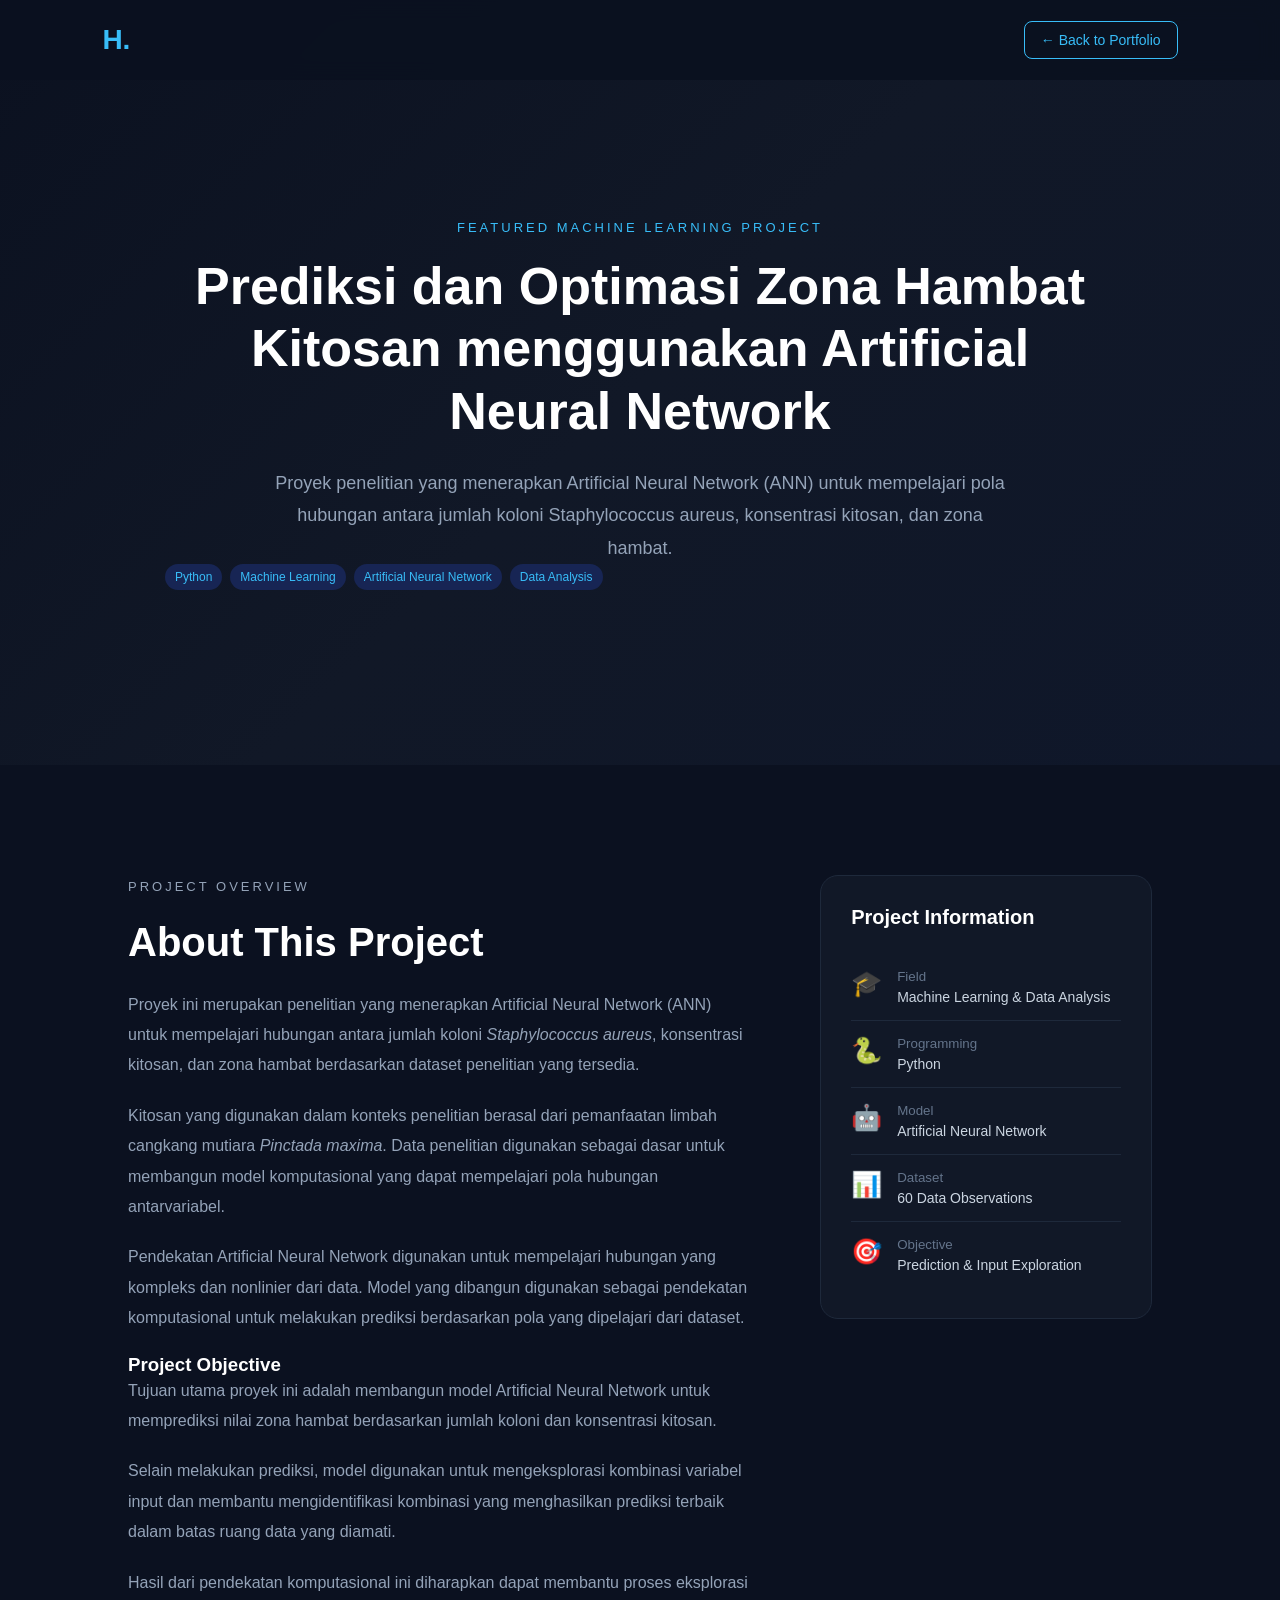
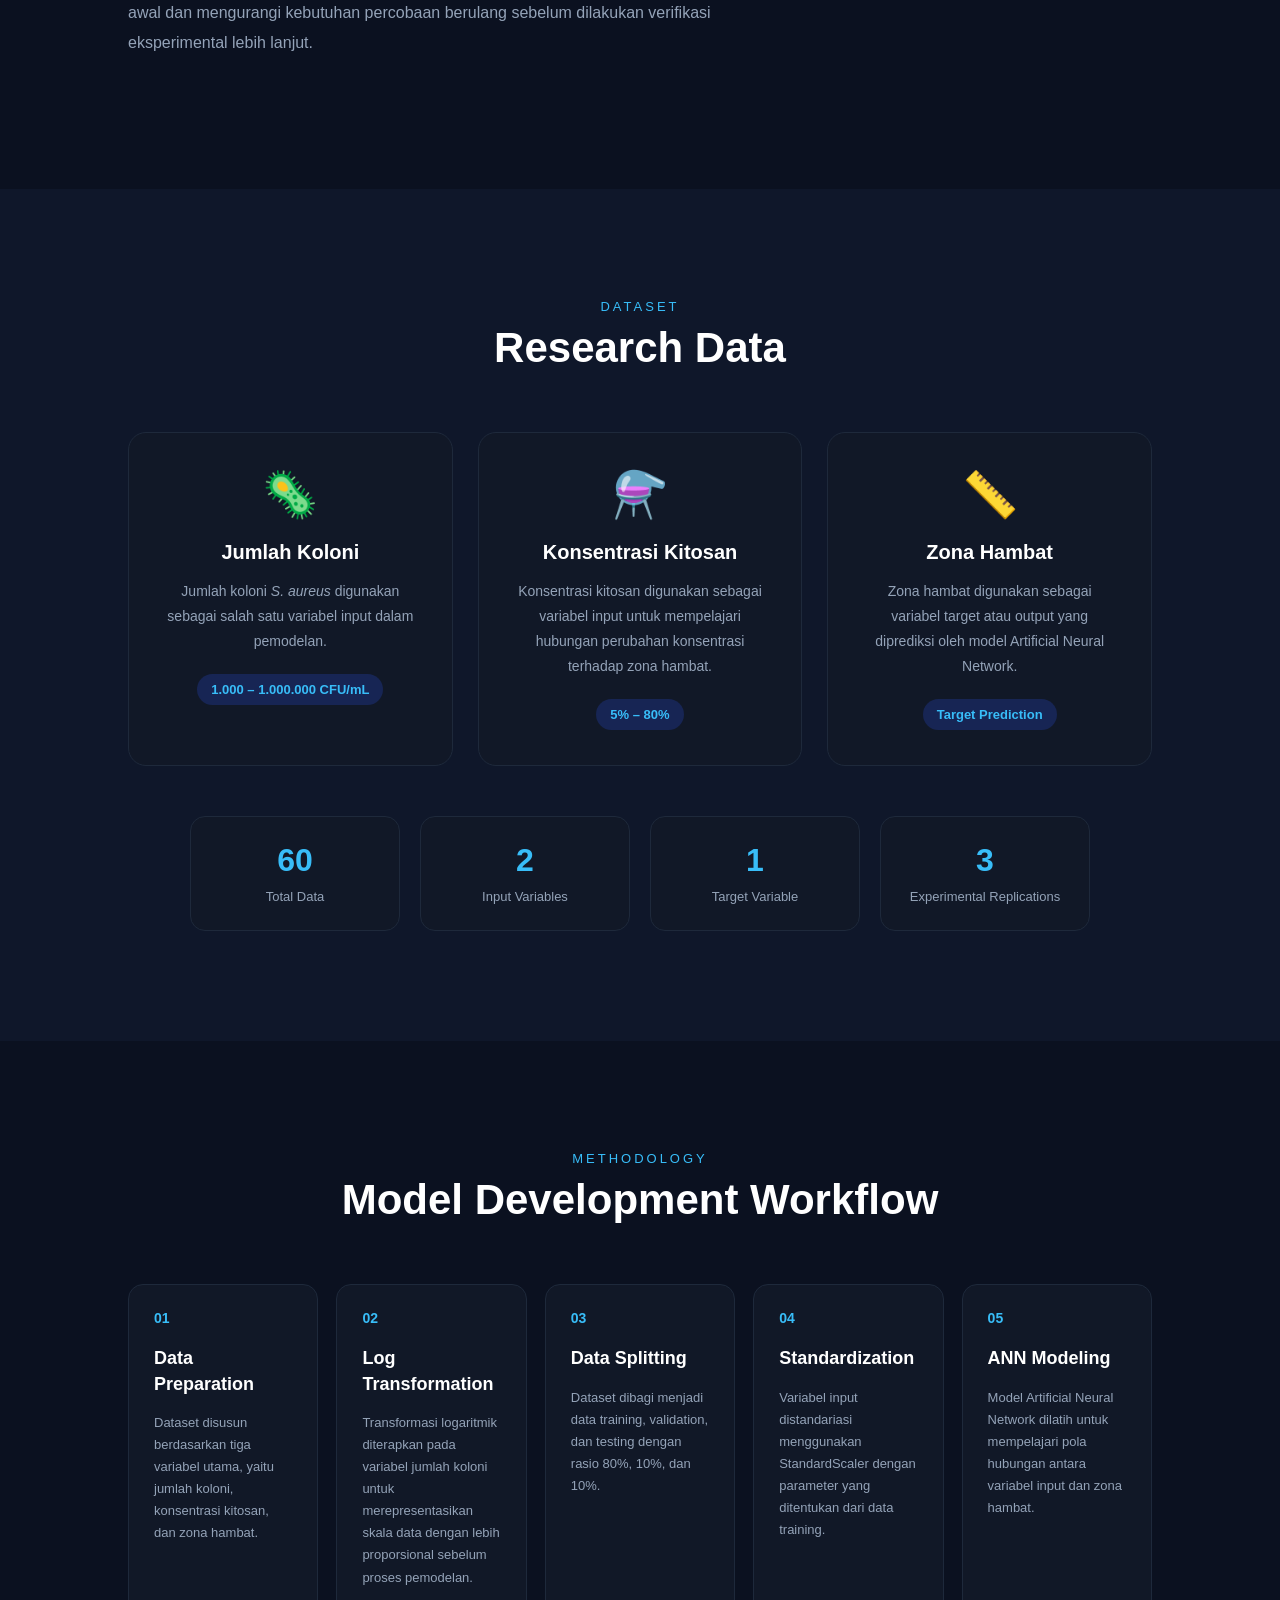
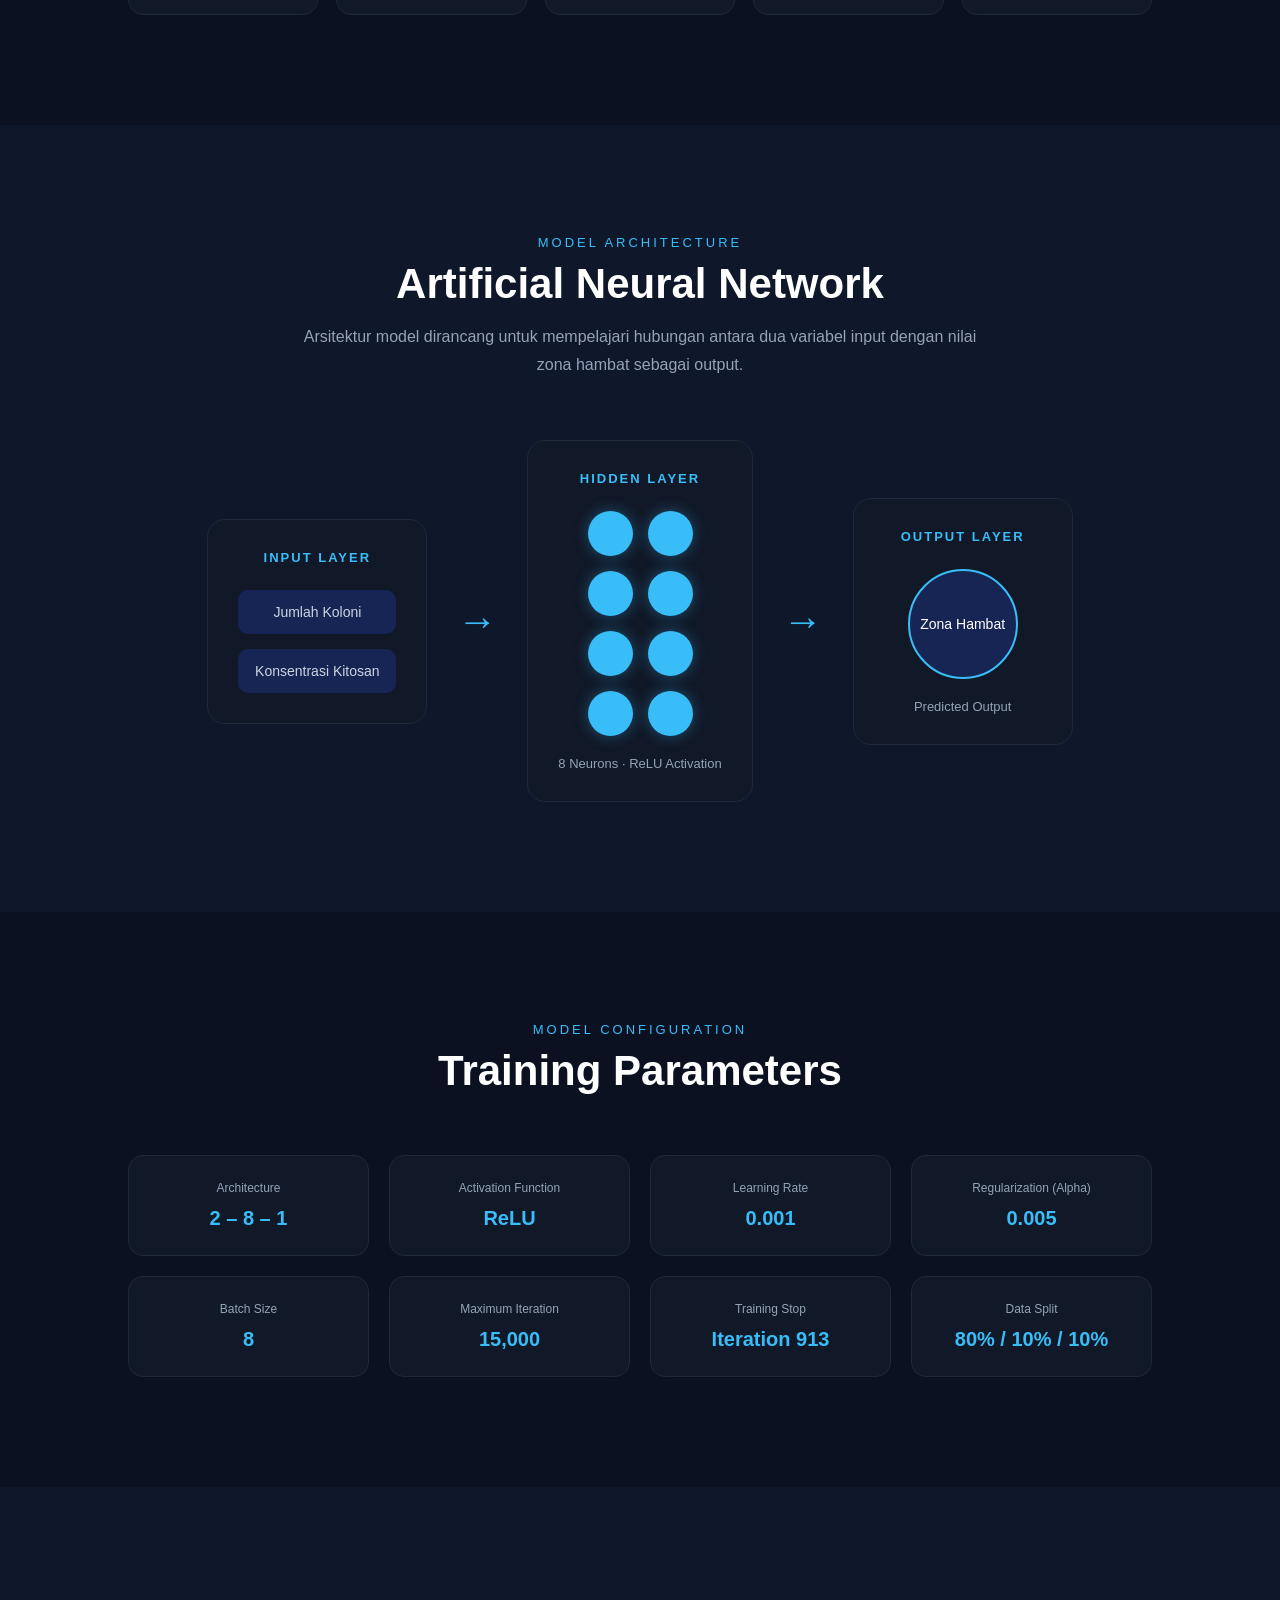
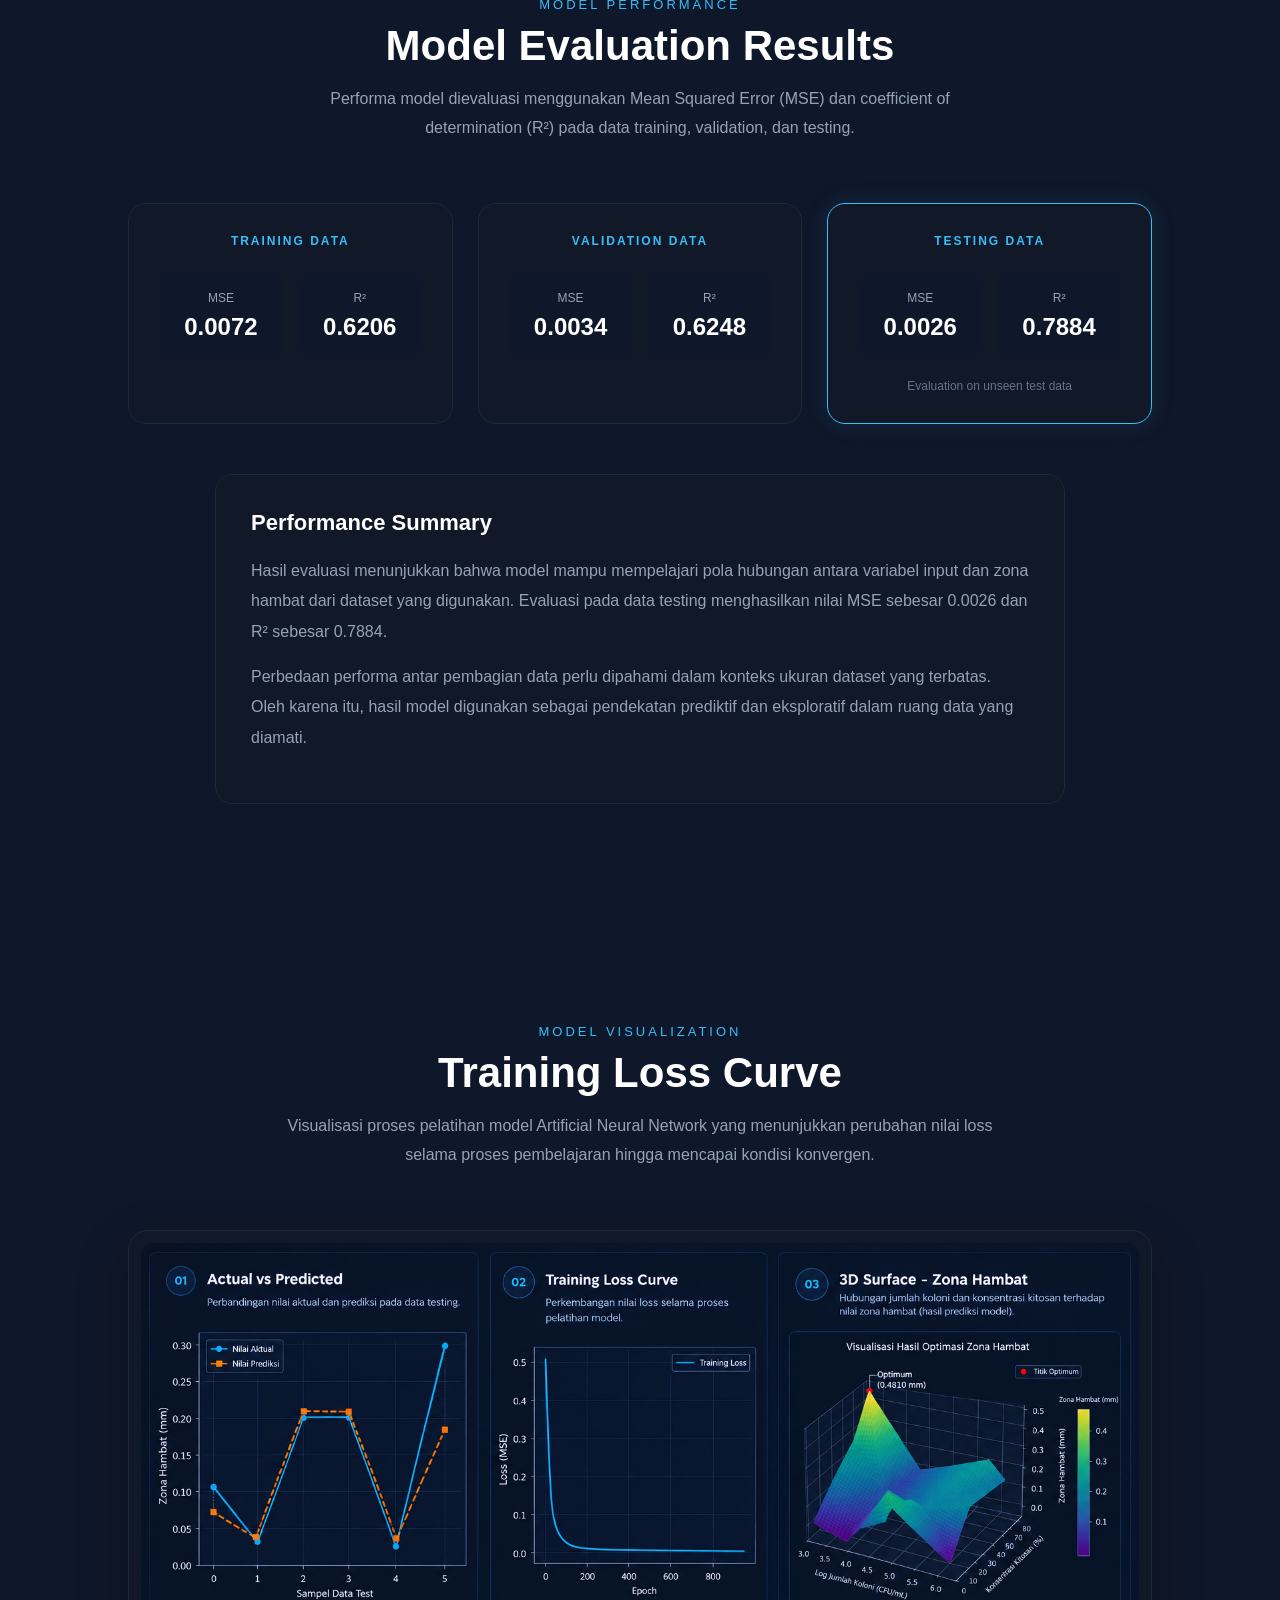
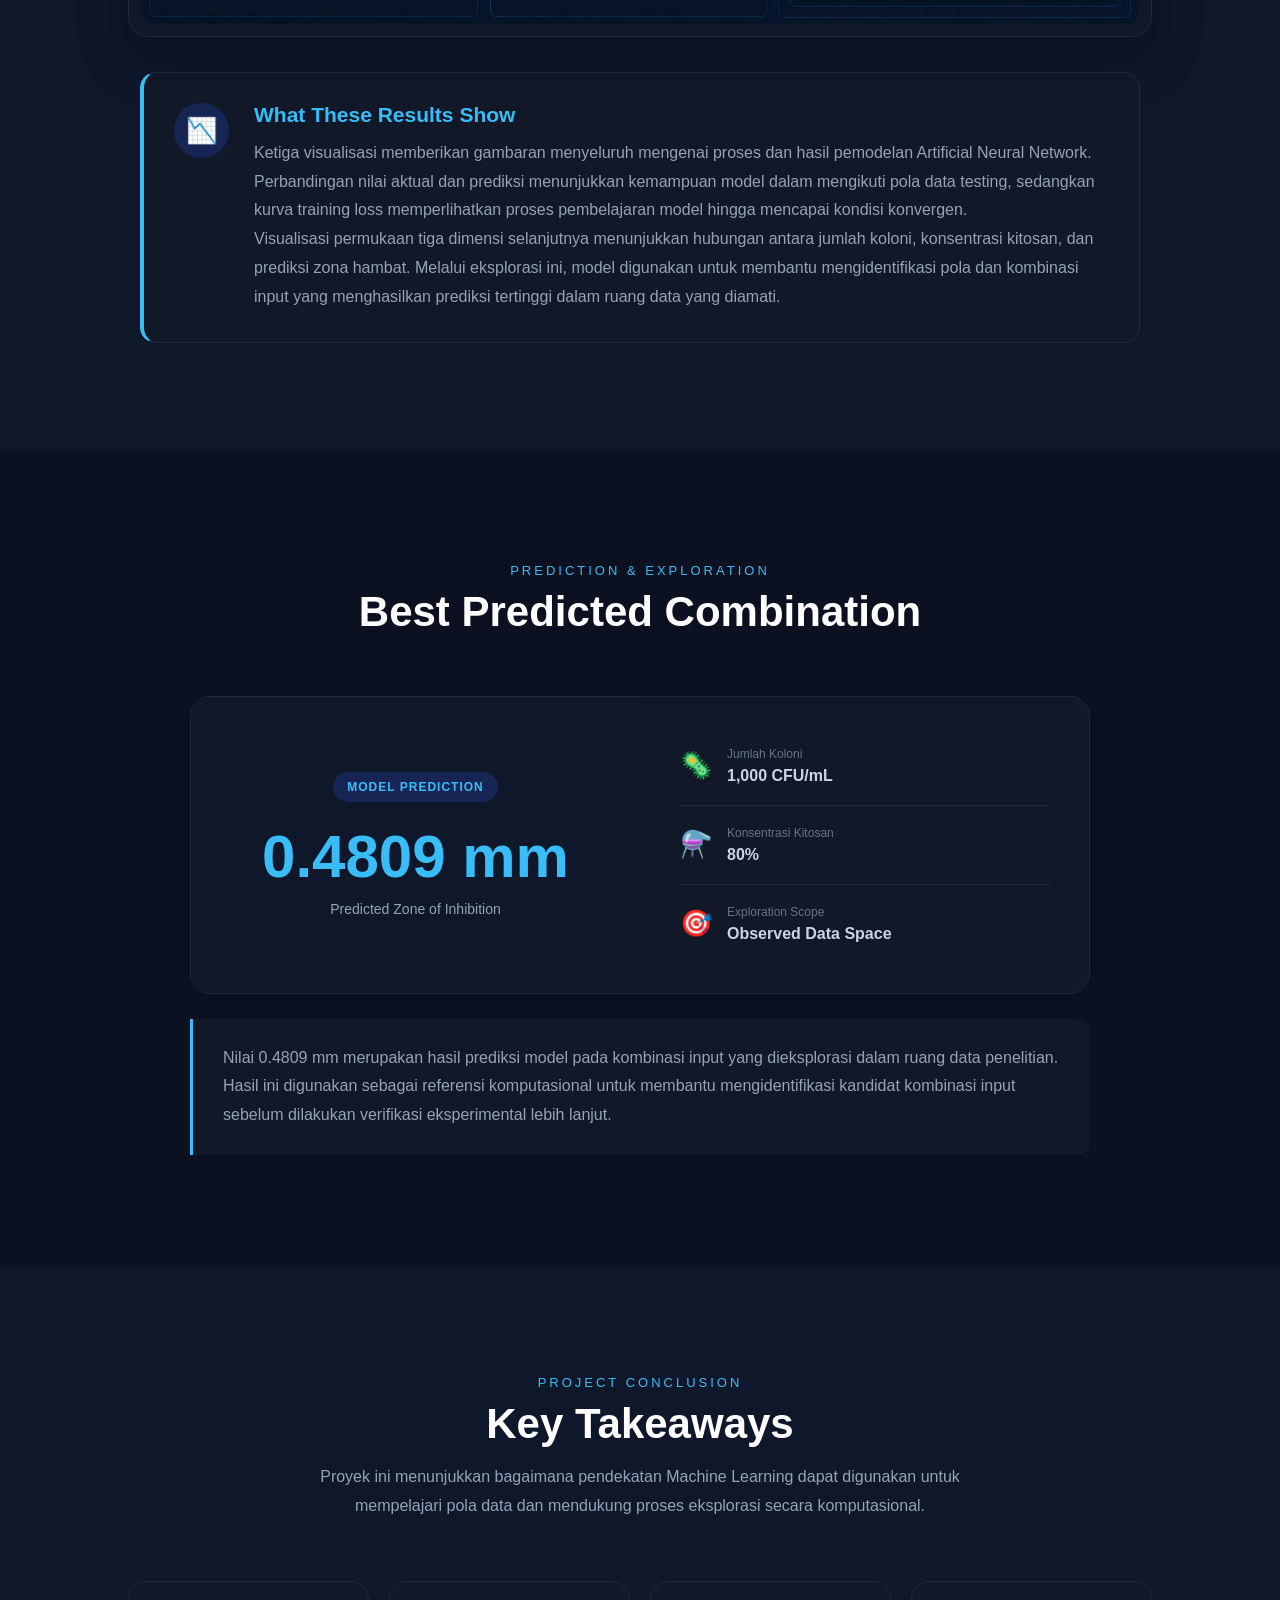
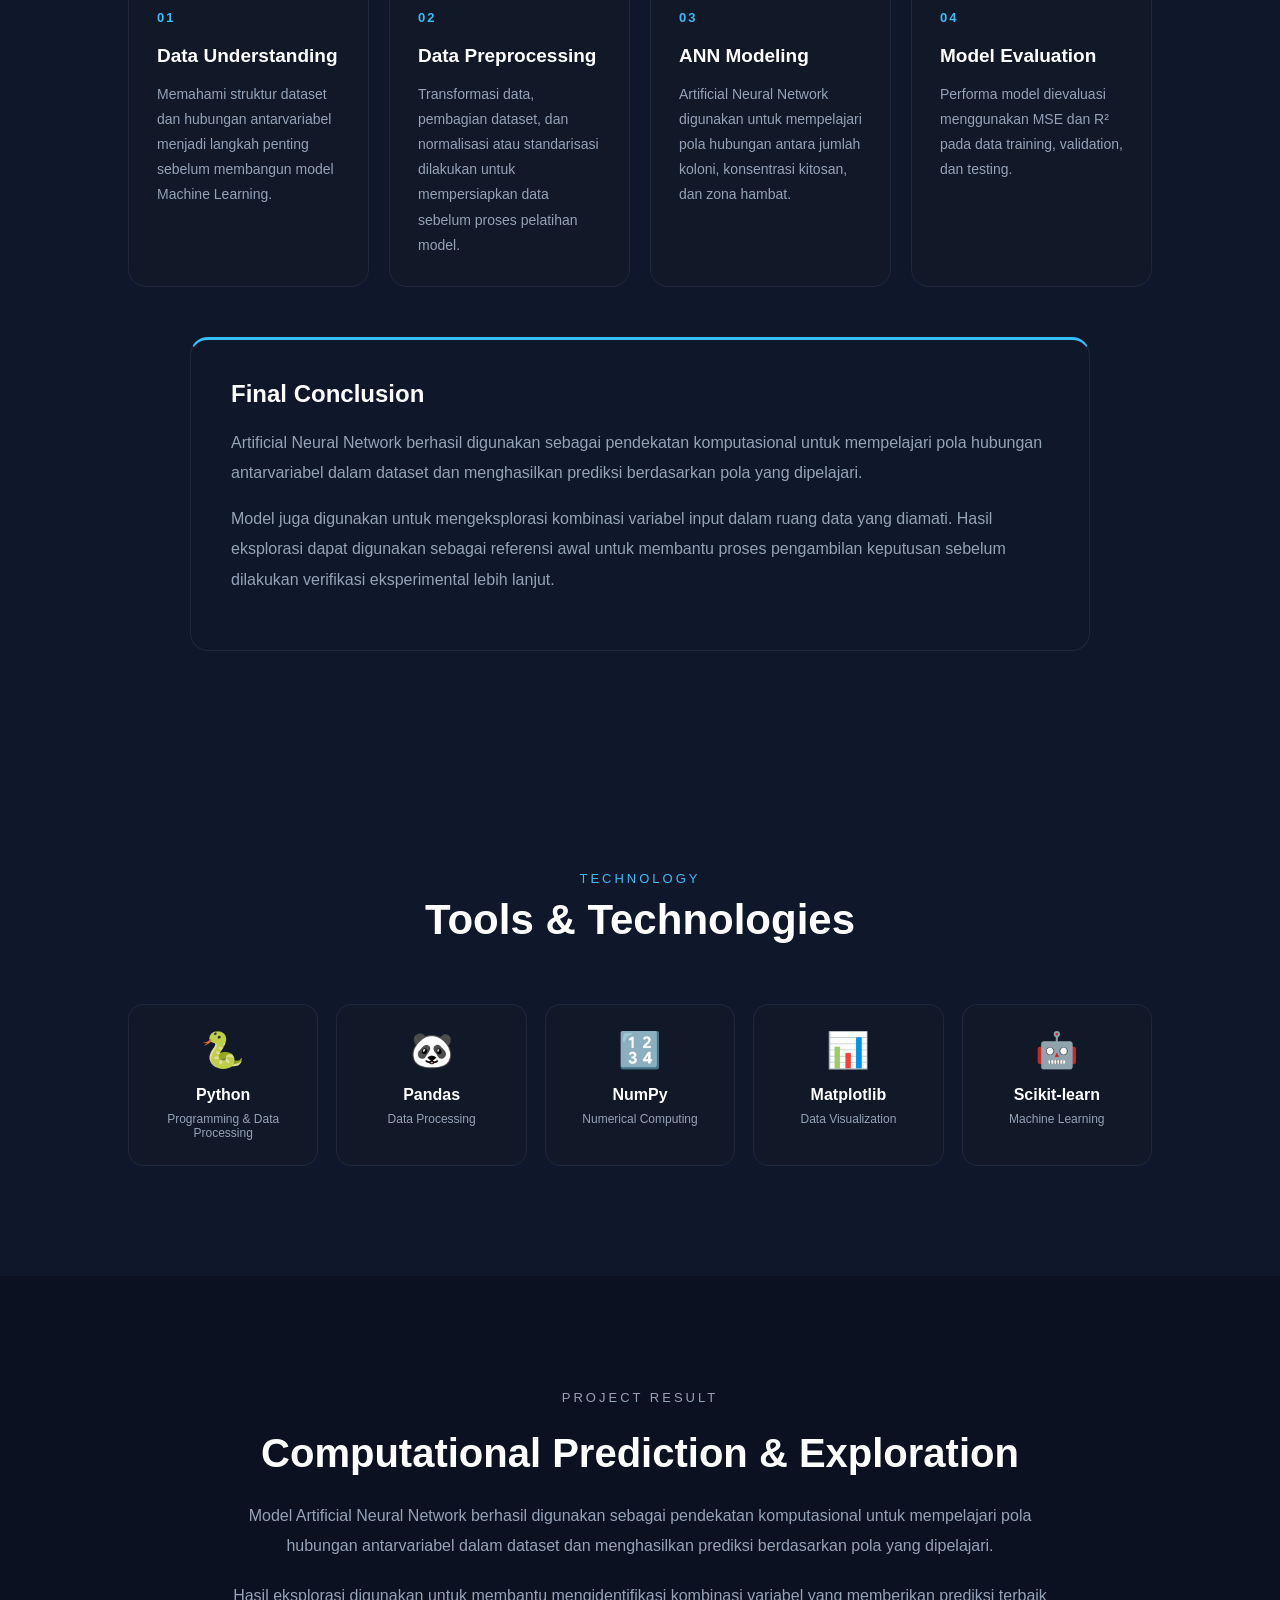
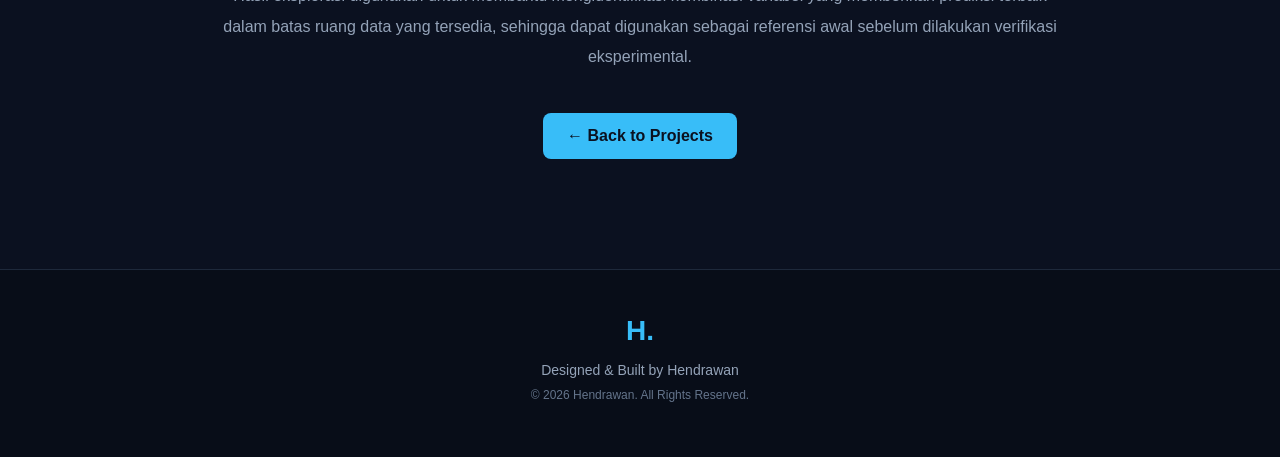
==== project_ann.html @ 663644df "Add files via upload" ====
<!doctype html>
<html lang="id">
  <head>
    <meta charset="UTF-8" />
    <meta name="viewport" content="width=device-width, initial-scale=1.0" />

    <title>Project ANN | Hendrawan Portfolio</title>

    <link rel="stylesheet" href="style.css" />
  </head>

  <body>
    <!-- NAVBAR -->
    <nav class="navbar">
      <a href="index.html" class="logo">H.</a>

      <a href="index.html#projects" class="back-button">
        ← Back to Portfolio
      </a>
    </nav>

    <!-- PROJECT HERO -->
    <section class="project-hero">
      <div class="project-hero-container">
        <p class="section-subtitle">FEATURED MACHINE LEARNING PROJECT</p>

        <h1>
          Prediksi dan Optimasi Zona Hambat Kitosan menggunakan Artificial
          Neural Network
        </h1>

        <p class="project-hero-description">
          Proyek penelitian yang menerapkan Artificial Neural Network (ANN)
          untuk mempelajari pola hubungan antara jumlah koloni Staphylococcus
          aureus, konsentrasi kitosan, dan zona hambat.
        </p>

        <div class="project-tags">
          <span>Python</span>
          <span>Machine Learning</span>
          <span>Artificial Neural Network</span>
          <span>Data Analysis</span>
        </div>
      </div>
    </section>

    <!-- PROJECT OVERVIEW -->
    <section class="project-detail section">
      <div class="section-container">
        <div class="project-detail-grid">
          <!-- PROJECT MAIN -->
          <div class="project-main">
            <p class="section-subtitle">PROJECT OVERVIEW</p>

            <h2>About This Project</h2>

            <p>
              Proyek ini merupakan penelitian yang menerapkan Artificial Neural
              Network (ANN) untuk mempelajari hubungan antara jumlah koloni
              <i>Staphylococcus aureus</i>, konsentrasi kitosan, dan zona hambat
              berdasarkan dataset penelitian yang tersedia.
            </p>

            <p>
              Kitosan yang digunakan dalam konteks penelitian berasal dari
              pemanfaatan limbah cangkang mutiara <i>Pinctada maxima</i>. Data
              penelitian digunakan sebagai dasar untuk membangun model
              komputasional yang dapat mempelajari pola hubungan antarvariabel.
            </p>

            <p>
              Pendekatan Artificial Neural Network digunakan untuk mempelajari
              hubungan yang kompleks dan nonlinier dari data. Model yang
              dibangun digunakan sebagai pendekatan komputasional untuk
              melakukan prediksi berdasarkan pola yang dipelajari dari dataset.
            </p>

            <h3 class="project-subheading">Project Objective</h3>

            <p>
              Tujuan utama proyek ini adalah membangun model Artificial Neural
              Network untuk memprediksi nilai zona hambat berdasarkan jumlah
              koloni dan konsentrasi kitosan.
            </p>

            <p>
              Selain melakukan prediksi, model digunakan untuk mengeksplorasi
              kombinasi variabel input dan membantu mengidentifikasi kombinasi
              yang menghasilkan prediksi terbaik dalam batas ruang data yang
              diamati.
            </p>

            <p>
              Hasil dari pendekatan komputasional ini diharapkan dapat membantu
              proses eksplorasi awal dan mengurangi kebutuhan percobaan berulang
              sebelum dilakukan verifikasi eksperimental lebih lanjut.
            </p>
          </div>

          <!-- PROJECT SIDEBAR -->
          <div class="project-sidebar">
            <div class="project-info-card">
              <h3>Project Information</h3>

              <div class="project-info-item">
                <span>🎓</span>

                <div>
                  <small>Field</small>
                  <p>Machine Learning & Data Analysis</p>
                </div>
              </div>

              <div class="project-info-item">
                <span>🐍</span>

                <div>
                  <small>Programming</small>
                  <p>Python</p>
                </div>
              </div>

              <div class="project-info-item">
                <span>🤖</span>

                <div>
                  <small>Model</small>
                  <p>Artificial Neural Network</p>
                </div>
              </div>

              <div class="project-info-item">
                <span>📊</span>

                <div>
                  <small>Dataset</small>
                  <p>60 Data Observations</p>
                </div>
              </div>

              <div class="project-info-item">
                <span>🎯</span>

                <div>
                  <small>Objective</small>
                  <p>Prediction & Input Exploration</p>
                </div>
              </div>
            </div>
          </div>
        </div>
      </div>
    </section>

    <!-- DATASET -->
    <section class="project-section-dark section">
      <div class="section-container">
        <div class="section-header">
          <p class="section-subtitle">DATASET</p>

          <h2>Research Data</h2>
        </div>

        <div class="dataset-grid">
          <!-- DATASET 1 -->
          <div class="dataset-card">
            <div class="dataset-icon">🦠</div>

            <h3>Jumlah Koloni</h3>

            <p>
              Jumlah koloni <i>S. aureus</i> digunakan sebagai salah satu
              variabel input dalam pemodelan.
            </p>

            <div class="dataset-value">1.000 – 1.000.000 CFU/mL</div>
          </div>

          <!-- DATASET 2 -->
          <div class="dataset-card">
            <div class="dataset-icon">⚗️</div>

            <h3>Konsentrasi Kitosan</h3>

            <p>
              Konsentrasi kitosan digunakan sebagai variabel input untuk
              mempelajari hubungan perubahan konsentrasi terhadap zona hambat.
            </p>

            <div class="dataset-value">5% – 80%</div>
          </div>

          <!-- DATASET 3 -->
          <div class="dataset-card">
            <div class="dataset-icon">📏</div>

            <h3>Zona Hambat</h3>

            <p>
              Zona hambat digunakan sebagai variabel target atau output yang
              diprediksi oleh model Artificial Neural Network.
            </p>

            <div class="dataset-value">Target Prediction</div>
          </div>
        </div>

        <!-- DATASET SUMMARY -->
        <div class="dataset-summary">
          <div class="summary-item">
            <strong>60</strong>

            <span>Total Data</span>
          </div>

          <div class="summary-item">
            <strong>2</strong>

            <span>Input Variables</span>
          </div>

          <div class="summary-item">
            <strong>1</strong>

            <span>Target Variable</span>
          </div>

          <div class="summary-item">
            <strong>3</strong>

            <span>Experimental Replications</span>
          </div>
        </div>
      </div>
    </section>

    <!-- METHODOLOGY -->
    <section class="project-detail section">
      <div class="section-container">
        <div class="section-header">
          <p class="section-subtitle">METHODOLOGY</p>

          <h2>Model Development Workflow</h2>
        </div>

        <div class="workflow">
          <div class="workflow-step">
            <div class="step-number">01</div>

            <h3>Data Preparation</h3>

            <p>
              Dataset disusun berdasarkan tiga variabel utama, yaitu jumlah
              koloni, konsentrasi kitosan, dan zona hambat.
            </p>
          </div>

          <div class="workflow-step">
            <div class="step-number">02</div>

            <h3>Log Transformation</h3>

            <p>
              Transformasi logaritmik diterapkan pada variabel jumlah koloni
              untuk merepresentasikan skala data dengan lebih proporsional
              sebelum proses pemodelan.
            </p>
          </div>

          <div class="workflow-step">
            <div class="step-number">03</div>

            <h3>Data Splitting</h3>

            <p>
              Dataset dibagi menjadi data training, validation, dan testing
              dengan rasio 80%, 10%, dan 10%.
            </p>
          </div>

          <div class="workflow-step">
            <div class="step-number">04</div>

            <h3>Standardization</h3>

            <p>
              Variabel input distandariasi menggunakan StandardScaler dengan
              parameter yang ditentukan dari data training.
            </p>
          </div>

          <div class="workflow-step">
            <div class="step-number">05</div>

            <h3>ANN Modeling</h3>

            <p>
              Model Artificial Neural Network dilatih untuk mempelajari pola
              hubungan antara variabel input dan zona hambat.
            </p>
          </div>
        </div>
      </div>
    </section>

    <!-- ANN ARCHITECTURE -->
    <section class="project-section-dark section">
      <div class="section-container">
        <div class="section-header">
          <p class="section-subtitle">MODEL ARCHITECTURE</p>

          <h2>Artificial Neural Network</h2>

          <p class="architecture-description">
            Arsitektur model dirancang untuk mempelajari hubungan antara dua
            variabel input dengan nilai zona hambat sebagai output.
          </p>
        </div>

        <div class="ann-architecture">
          <!-- INPUT LAYER -->
          <div class="ann-layer">
            <div class="layer-title">INPUT LAYER</div>

            <div class="neurons-container">
              <div class="neuron">Jumlah Koloni</div>

              <div class="neuron">Konsentrasi Kitosan</div>
            </div>
          </div>

          <div class="architecture-arrow">→</div>

          <!-- HIDDEN LAYER -->
          <div class="ann-layer">
            <div class="layer-title">HIDDEN LAYER</div>

            <div class="hidden-neurons">
              <div class="hidden-neuron"></div>
              <div class="hidden-neuron"></div>
              <div class="hidden-neuron"></div>
              <div class="hidden-neuron"></div>

              <div class="hidden-neuron"></div>
              <div class="hidden-neuron"></div>
              <div class="hidden-neuron"></div>
              <div class="hidden-neuron"></div>
            </div>

            <p class="layer-info">8 Neurons · ReLU Activation</p>
          </div>

          <div class="architecture-arrow">→</div>

          <!-- OUTPUT LAYER -->
          <div class="ann-layer">
            <div class="layer-title">OUTPUT LAYER</div>

            <div class="output-neuron">Zona Hambat</div>

            <p class="layer-info">Predicted Output</p>
          </div>
        </div>
      </div>
    </section>

    <!-- MODEL CONFIGURATION -->
    <section class="project-detail section">
      <div class="section-container">
        <div class="section-header">
          <p class="section-subtitle">MODEL CONFIGURATION</p>

          <h2>Training Parameters</h2>
        </div>

        <div class="config-grid">
          <div class="config-card">
            <span>Architecture</span>
            <strong>2 – 8 – 1</strong>
          </div>

          <div class="config-card">
            <span>Activation Function</span>
            <strong>ReLU</strong>
          </div>

          <div class="config-card">
            <span>Learning Rate</span>
            <strong>0.001</strong>
          </div>

          <div class="config-card">
            <span>Regularization (Alpha)</span>
            <strong>0.005</strong>
          </div>

          <div class="config-card">
            <span>Batch Size</span>
            <strong>8</strong>
          </div>

          <div class="config-card">
            <span>Maximum Iteration</span>
            <strong>15,000</strong>
          </div>

          <div class="config-card">
            <span>Training Stop</span>
            <strong>Iteration 913</strong>
          </div>

          <div class="config-card">
            <span>Data Split</span>
            <strong>80% / 10% / 10%</strong>
          </div>
        </div>
      </div>
    </section>

    <!-- MODEL PERFORMANCE -->
    <section class="project-section-dark section">
      <div class="section-container">
        <div class="section-header">
          <p class="section-subtitle">MODEL PERFORMANCE</p>

          <h2>Model Evaluation Results</h2>

          <p class="performance-description">
            Performa model dievaluasi menggunakan Mean Squared Error (MSE) dan
            coefficient of determination (R²) pada data training, validation,
            dan testing.
          </p>
        </div>

        <div class="performance-grid">
          <!-- TRAINING -->
          <div class="performance-card">
            <div class="performance-label">TRAINING DATA</div>

            <div class="performance-value">
              <div>
                <span>MSE</span>
                <strong>0.0072</strong>
              </div>

              <div>
                <span>R²</span>
                <strong>0.6206</strong>
              </div>
            </div>
          </div>

          <!-- VALIDATION -->
          <div class="performance-card">
            <div class="performance-label">VALIDATION DATA</div>

            <div class="performance-value">
              <div>
                <span>MSE</span>
                <strong>0.0034</strong>
              </div>

              <div>
                <span>R²</span>
                <strong>0.6248</strong>
              </div>
            </div>
          </div>

          <!-- TESTING -->
          <div class="performance-card featured-performance">
            <div class="performance-label">TESTING DATA</div>

            <div class="performance-value">
              <div>
                <span>MSE</span>
                <strong>0.0026</strong>
              </div>

              <div>
                <span>R²</span>
                <strong>0.7884</strong>
              </div>
            </div>

            <p class="performance-note">Evaluation on unseen test data</p>
          </div>
        </div>

        <!-- INTERPRETATION -->
        <div class="performance-insight">
          <h3>Performance Summary</h3>

          <p>
            Hasil evaluasi menunjukkan bahwa model mampu mempelajari pola
            hubungan antara variabel input dan zona hambat dari dataset yang
            digunakan. Evaluasi pada data testing menghasilkan nilai MSE sebesar
            0.0026 dan R² sebesar 0.7884.
          </p>

          <p>
            Perbedaan performa antar pembagian data perlu dipahami dalam konteks
            ukuran dataset yang terbatas. Oleh karena itu, hasil model digunakan
            sebagai pendekatan prediktif dan eksploratif dalam ruang data yang
            diamati.
          </p>
        </div>
      </div>
    </section>

    <!-- TRAINING VISUALIZATION -->
    <section class="training-visualization section">
      <div class="section-container">
        <div class="section-header">
          <p class="section-subtitle">MODEL VISUALIZATION</p>

          <h2>Training Loss Curve</h2>

          <p class="visualization-description">
            Visualisasi proses pelatihan model Artificial Neural Network yang
            menunjukkan perubahan nilai loss selama proses pembelajaran hingga
            mencapai kondisi konvergen.
          </p>
        </div>

        <div class="visualization-container">
          <div class="visualization-image-wrapper">
            <img
              src="Visualisasi_Porto.png"
              alt="Training Loss Curve dan Konfigurasi Pelatihan Model ANN"
              class="training-visualization-image"
            />
          </div>
        </div>

        <div class="visualization-summary">
          <div class="summary-icon">📉</div>

          <div class="summary-content">
            <h3>What These Results Show</h3>

            <p>
              Ketiga visualisasi memberikan gambaran menyeluruh mengenai proses
              dan hasil pemodelan Artificial Neural Network. Perbandingan nilai
              aktual dan prediksi menunjukkan kemampuan model dalam mengikuti
              pola data testing, sedangkan kurva training loss memperlihatkan
              proses pembelajaran model hingga mencapai kondisi konvergen.
            </p>

            <p>
              Visualisasi permukaan tiga dimensi selanjutnya menunjukkan
              hubungan antara jumlah koloni, konsentrasi kitosan, dan prediksi
              zona hambat. Melalui eksplorasi ini, model digunakan untuk
              membantu mengidentifikasi pola dan kombinasi input yang
              menghasilkan prediksi tertinggi dalam ruang data yang diamati.
            </p>
          </div>
        </div>
      </div>
    </section>

    <!-- BEST PREDICTED COMBINATION -->
    <section class="project-detail section">
      <div class="section-container">
        <div class="section-header">
          <p class="section-subtitle">PREDICTION & EXPLORATION</p>

          <h2>Best Predicted Combination</h2>
        </div>

        <div class="prediction-result">
          <div class="prediction-main">
            <div class="prediction-badge">MODEL PREDICTION</div>

            <h3>0.4809 mm</h3>

            <p class="prediction-label">Predicted Zone of Inhibition</p>
          </div>

          <div class="prediction-details">
            <div class="prediction-item">
              <span>🦠</span>

              <div>
                <small>Jumlah Koloni</small>
                <strong>1,000 CFU/mL</strong>
              </div>
            </div>

            <div class="prediction-item">
              <span>⚗️</span>

              <div>
                <small>Konsentrasi Kitosan</small>
                <strong>80%</strong>
              </div>
            </div>

            <div class="prediction-item">
              <span>🎯</span>

              <div>
                <small>Exploration Scope</small>
                <strong>Observed Data Space</strong>
              </div>
            </div>
          </div>
        </div>

        <div class="prediction-note">
          <p>
            Nilai 0.4809 mm merupakan hasil prediksi model pada kombinasi input
            yang dieksplorasi dalam ruang data penelitian. Hasil ini digunakan
            sebagai referensi komputasional untuk membantu mengidentifikasi
            kandidat kombinasi input sebelum dilakukan verifikasi eksperimental
            lebih lanjut.
          </p>
        </div>
      </div>
    </section>

    <!-- PROJECT CONCLUSION -->
    <section class="project-section-dark section">
      <div class="section-container">
        <div class="section-header">
          <p class="section-subtitle">PROJECT CONCLUSION</p>

          <h2>Key Takeaways</h2>

          <p class="conclusion-description">
            Proyek ini menunjukkan bagaimana pendekatan Machine Learning dapat
            digunakan untuk mempelajari pola data dan mendukung proses
            eksplorasi secara komputasional.
          </p>
        </div>

        <div class="takeaway-grid">
          <div class="takeaway-card">
            <div class="takeaway-number">01</div>

            <h3>Data Understanding</h3>

            <p>
              Memahami struktur dataset dan hubungan antarvariabel menjadi
              langkah penting sebelum membangun model Machine Learning.
            </p>
          </div>

          <div class="takeaway-card">
            <div class="takeaway-number">02</div>

            <h3>Data Preprocessing</h3>

            <p>
              Transformasi data, pembagian dataset, dan normalisasi atau
              standarisasi dilakukan untuk mempersiapkan data sebelum proses
              pelatihan model.
            </p>
          </div>

          <div class="takeaway-card">
            <div class="takeaway-number">03</div>

            <h3>ANN Modeling</h3>

            <p>
              Artificial Neural Network digunakan untuk mempelajari pola
              hubungan antara jumlah koloni, konsentrasi kitosan, dan zona
              hambat.
            </p>
          </div>

          <div class="takeaway-card">
            <div class="takeaway-number">04</div>

            <h3>Model Evaluation</h3>

            <p>
              Performa model dievaluasi menggunakan MSE dan R² pada data
              training, validation, dan testing.
            </p>
          </div>
        </div>

        <div class="project-conclusion-box">
          <h3>Final Conclusion</h3>

          <p>
            Artificial Neural Network berhasil digunakan sebagai pendekatan
            komputasional untuk mempelajari pola hubungan antarvariabel dalam
            dataset dan menghasilkan prediksi berdasarkan pola yang dipelajari.
          </p>

          <p>
            Model juga digunakan untuk mengeksplorasi kombinasi variabel input
            dalam ruang data yang diamati. Hasil eksplorasi dapat digunakan
            sebagai referensi awal untuk membantu proses pengambilan keputusan
            sebelum dilakukan verifikasi eksperimental lebih lanjut.
          </p>
        </div>
      </div>
    </section>

    <!-- TECHNOLOGY -->
    <section class="project-section-dark section">
      <div class="section-container">
        <div class="section-header">
          <p class="section-subtitle">TECHNOLOGY</p>

          <h2>Tools & Technologies</h2>
        </div>

        <div class="technology-grid">
          <div class="technology-card">
            <div class="technology-icon">🐍</div>
            <h3>Python</h3>
            <p>Programming & Data Processing</p>
          </div>

          <div class="technology-card">
            <div class="technology-icon">🐼</div>
            <h3>Pandas</h3>
            <p>Data Processing</p>
          </div>

          <div class="technology-card">
            <div class="technology-icon">🔢</div>
            <h3>NumPy</h3>
            <p>Numerical Computing</p>
          </div>

          <div class="technology-card">
            <div class="technology-icon">📊</div>
            <h3>Matplotlib</h3>
            <p>Data Visualization</p>
          </div>

          <div class="technology-card">
            <div class="technology-icon">🤖</div>
            <h3>Scikit-learn</h3>
            <p>Machine Learning</p>
          </div>
        </div>
      </div>
    </section>

    <!-- RESULT -->
    <section class="project-result section">
      <div class="section-container">
        <div class="result-container">
          <p class="section-subtitle">PROJECT RESULT</p>

          <h2>Computational Prediction & Exploration</h2>

          <p>
            Model Artificial Neural Network berhasil digunakan sebagai
            pendekatan komputasional untuk mempelajari pola hubungan
            antarvariabel dalam dataset dan menghasilkan prediksi berdasarkan
            pola yang dipelajari.
          </p>

          <p>
            Hasil eksplorasi digunakan untuk membantu mengidentifikasi kombinasi
            variabel yang memberikan prediksi terbaik dalam batas ruang data
            yang tersedia, sehingga dapat digunakan sebagai referensi awal
            sebelum dilakukan verifikasi eksperimental.
          </p>

          <a href="index.html#projects" class="btn primary">
            ← Back to Projects
          </a>
        </div>
      </div>
    </section>

    <!-- FOOTER -->

    <footer class="footer">
      <div class="footer-logo">H.</div>

      <p>Designed & Built by Hendrawan</p>

      <p class="copyright">© 2026 Hendrawan. All Rights Reserved.</p>
    </footer>
  </body>
</html>
---- style.css ----
* {
margin: 0;
padding: 0;
box-sizing: border-box;
font-family: Arial, sans-serif;
}

html {
scroll-behavior: smooth;
}

body {
background: #0b1120;
color: #ffffff;
}

.navbar {
width: 100%;
height: 80px;
display: flex;
align-items: center;
justify-content: space-between;
padding: 0 8%;
position: fixed;
top: 0;
left: 0;
background: rgba(11, 17, 32, 0.9);
backdrop-filter: blur(10px);
z-index: 1000;
}

.logo {
font-size: 28px;
font-weight: bold;
color: #38bdf8;
}

.nav-links {
display: flex;
list-style: none;
gap: 30px;
}

.nav-links a {
color: white;
text-decoration: none;
font-size: 15px;
transition: 0.3s;
}

.nav-links a:hover {
color: #38bdf8;
}

.hero {
min-height: 100vh;
display: flex;
align-items: center;
justify-content: space-between;
padding: 120px 10% 50px;
overflow: hidden;
}

.hero-content {
max-width: 650px;
}

.intro {
color: #38bdf8;
letter-spacing: 3px;
font-size: 14px;
margin-bottom: 15px;
}

.hero h1 {
font-size: 72px;
margin-bottom: 10px;
}

.hero h1 span {
color: #38bdf8;
}

.hero h2 {
font-size: 25px;
font-weight: 400;
color: #cbd5e1;
margin-bottom: 25px;
}

.hero-description {
font-size: 17px;
line-height: 1.8;
color: #94a3b8;
max-width: 600px;
}

.hero-buttons {
display: flex;
gap: 15px;
margin-top: 35px;
}

.btn {
padding: 14px 24px;
border-radius: 8px;
text-decoration: none;
font-weight: 600;
transition: 0.3s;
}

.primary {
background: #38bdf8;
color: #0b1120;
}

.primary:hover {
transform: translateY(-3px);
box-shadow: 0 10px 30px rgba(56, 189, 248, 0.3);
}

.secondary {
border: 1px solid #38bdf8;
color: #38bdf8;
}

.secondary:hover {
background: #38bdf8;
color: #0b1120;
}

.hero-visual {
width: 400px;
height: 400px;
position: relative;
display: flex;
align-items: center;
justify-content: center;
}

/* =========================
   HERO UPGRADE
========================= */

.highlight {
color: #38bdf8;
margin: 0 8px;
}

/* HERO STATS */

.hero-stats {
display: flex;
gap: 35px;
margin-top: 40px;
}

.hero-stat {
display: flex;
flex-direction: column;
}

.hero-stat strong {
font-size: 24px;
color: #38bdf8;
margin-bottom: 5px;
}

.hero-stat span {
font-size: 13px;
color: #94a3b8;
}

/* HERO GLOW */

.hero-glow {
position: absolute;
width: 250px;
height: 250px;
background: rgba(56, 189, 248, 0.12);
filter: blur(80px);
border-radius: 50%;
z-index: -1;
}

/* FLOATING TAG */

.floating-tag {
position: absolute;
padding: 10px 16px;
background: #111827;
border: 1px solid #1e293b;
border-radius: 20px;
font-size: 12px;
color: #38bdf8;
box-shadow: 0 10px 30px rgba(0, 0, 0, 0.25);
}

.tag-python {
top: 40px;
right: -20px;
}

.tag-data {
bottom: 50px;
left: -30px;
}

.tag-ai {
bottom: 20px;
right: 20px;
}

.section {
padding: 110px 10%;
}

.section-container {
max-width: 1200px;
margin: auto;
}

.section-header {
margin-bottom: 60px;
text-align: center;
}

.section-subtitle {
color: #38bdf8;
font-size: 13px;
letter-spacing: 3px;
margin-bottom: 10px;
}

.section-header h2 {
font-size: 42px;
}

/* =========================
   PROFILE IMAGE
========================= */

.hero-visual {
  position: relative;
  width: 400px;
  height: 400px;
  display: flex;
  align-items: center;
  justify-content: center;
}

.profile-circle {
  position: absolute;
  width: 340px;
  height: 340px;
  border-radius: 50%;
  border: 2px solid #38bdf8;
  box-shadow:
    0 0 40px rgba(56, 189, 248, 0.2),
    0 0 100px rgba(56, 189, 248, 0.1);
}

.profile-image-container {
  position: relative;
  width: 280px;
  height: 280px;
  border-radius: 50%;
  overflow: hidden;
  border: 5px solid #111827;
  box-shadow:
    0 20px 50px rgba(0, 0, 0, 0.4),
    0 0 30px rgba(56, 189, 248, 0.2);
  z-index: 2;
  transition: 0.4s ease;
}

.profile-image-container:hover {
  transform: scale(1.04);
}

.profile-image {
  width: 100%;
  height: 100%;
  object-fit: cover;
  object-position: center;
  display: block;
}

/* FLOATING TAG */

.floating-tag {
  position: absolute;
  z-index: 10;
  padding: 10px 16px;
  background: #111827;
  border: 1px solid #1e293b;
  border-radius: 20px;
  font-size: 12px;
  font-weight: 600;
  color: #38bdf8;
  box-shadow: 0 10px 30px rgba(0, 0, 0, 0.25);
  white-space: nowrap;
}

/* POSISI TAG */

.tag-python {
  top: 45px;
  right: -10px;
}

.tag-data {
  bottom: 55px;
  left: -20px;
}

.tag-ai {
  bottom: 20px;
  right: 20px;
}

/* ABOUT */

.about {
background: #0f172a;
}

.about-content {
display: grid;
grid-template-columns: 1fr 1fr;
gap: 80px;
align-items: center;
}

.about-text h3 {
font-size: 32px;
margin-bottom: 25px;
line-height: 1.4;
}

.about-text h3 span {
color: #38bdf8;
}

.about-text p {
color: #94a3b8;
line-height: 1.8;
margin-bottom: 20px;
}

.about-text .btn {
display: inline-block;
margin-top: 15px;
}

.about-info {
display: flex;
flex-direction: column;
gap: 18px;
}

.info-card {
display: flex;
align-items: center;
gap: 20px;
padding: 25px;
background: #111827;
border: 1px solid #1e293b;
border-radius: 12px;
transition: 0.3s;
}

.info-card:hover {
transform: translateX(8px);
border-color: #38bdf8;
}

.info-card span {
font-size: 30px;
}

.info-card h4 {
margin-bottom: 6px;
}

.info-card p {
color: #94a3b8;
font-size: 14px;
}

/* SKILLS */

.skills-grid {
display: grid;
grid-template-columns: repeat(3, 1fr);
gap: 25px;
}

.skill-card {
background: #111827;
padding: 30px;
border-radius: 15px;
border: 1px solid #1e293b;
transition: 0.3s;
}

.skill-card:hover {
transform: translateY(-8px);
border-color: #38bdf8;
box-shadow: 0 15px 40px rgba(0, 0, 0, 0.3);
}

.skill-icon {
font-size: 35px;
margin-bottom: 20px;
}

.skill-card h3 {
font-size: 20px;
margin-bottom: 12px;
}

.skill-card p {
color: #94a3b8;
line-height: 1.7;
font-size: 14px;
}

/* =========================
   SKILLS UPGRADE
========================= */

.skill-card {
position: relative;
}

.skill-number {
position: absolute;
top: 20px;
right: 22px;

font-size: 12px;
font-weight: 700;

color: #475569;

letter-spacing: 1px;
}

.skill-tags {
display: flex;
flex-wrap: wrap;

gap: 8px;

margin-top: 22px;
}

.skill-tags span {
background: #172554;

color: #38bdf8;

padding: 6px 10px;

border-radius: 20px;

font-size: 11px;

font-weight: 600;
}

/* =========================
   TOOLS
========================= */

.tools {
background: #0f172a;
}

.tools-grid {
display: grid;
grid-template-columns: repeat(3, 1fr);
gap: 25px;
max-width: 1100px;
margin: auto;
}

.tool-card {
background: #111827;
padding: 30px;
border-radius: 15px;
border: 1px solid #1e293b;
text-align: center;
transition: 0.3s;
}

.tools-description {
max-width: 700px;
margin: -30px auto 50px;
text-align: center;
color: #94a3b8;
line-height: 1.8;
}

.tool-card {
position: relative;
}

.tool-number {
position: absolute;
top: 18px;
right: 20px;

font-size: 12px;
font-weight: 700;

color: #475569;
letter-spacing: 1px;
}

.tool-card:hover {
transform: translateY(-8px);
border-color: #38bdf8;
box-shadow: 0 15px 40px rgba(0, 0, 0, 0.3);
}

.tool-icon {
font-size: 40px;
margin-bottom: 18px;
}

.tool-card h3 {
font-size: 19px;
margin-bottom: 10px;
}

.tool-card p {
color: #94a3b8;
font-size: 14px;
line-height: 1.7;
}

/* PROJECTS */

.projects {
background: #0f172a;
}

.projects-grid {
display: grid;
grid-template-columns: repeat(3, 1fr);
gap: 25px;
}

.project-card {
background: #111827;
border: 1px solid #1e293b;
border-radius: 15px;
padding: 30px;
transition: 0.3s;
position: relative;
overflow: hidden;
}

.project-card:hover {
transform: translateY(-8px);
border-color: #38bdf8;
}

.project-number {
font-size: 14px;
color: #38bdf8;
font-weight: bold;
margin-bottom: 25px;
}

.project-card h3 {
font-size: 21px;
line-height: 1.4;
margin-bottom: 18px;
}

.project-card p {
color: #94a3b8;
line-height: 1.7;
font-size: 14px;
margin-bottom: 25px;
}

.project-tags {
display: flex;
flex-wrap: wrap;
gap: 8px;
margin-bottom: 25px;
}

.project-tags span {
background: #172554;
color: #38bdf8;
padding: 6px 10px;
border-radius: 20px;
font-size: 12px;
}

.project-link {
color: #38bdf8;
text-decoration: none;
font-weight: 600;
}

.project-link:hover {
text-decoration: underline;
}

/* =========================
   PROJECTS UPGRADE
========================= */

.projects-description {
max-width: 750px;
margin: -30px auto 50px;

text-align: center;

color: #94a3b8;

line-height: 1.8;
}

/* FEATURED PROJECT */

.projects-grid {
max-width: 850px;
margin: auto;
}

.featured-project {
position: relative;

padding: 45px;

border-color: #38bdf8;

background:
linear-gradient(
135deg,
#111827,
#0f172a
);

box-shadow:
0 20px 60px rgba(0, 0, 0, 0.3);
}

.featured-project:hover {
transform: translateY(-10px);

box-shadow:
0 25px 70px rgba(56, 189, 248, 0.12);
}

/* FEATURED LABEL */

.featured-label {
display: inline-block;

margin-bottom: 25px;

padding: 7px 14px;

border-radius: 20px;

background: #172554;

color: #38bdf8;

font-size: 11px;

font-weight: 700;

letter-spacing: 1px;
}

/* PROJECT ICON */

.project-icon {
font-size: 48px;

margin-bottom: 20px;
}

/* PROJECT NOTE */

.projects-note {
max-width: 850px;

margin: 35px auto 0;

padding: 22px 28px;

display: flex;

align-items: center;

gap: 18px;

background: #111827;

border: 1px solid #1e293b;

border-left: 3px solid #38bdf8;

border-radius: 0 12px 12px 0;
}

.projects-note span {
font-size: 24px;
}

.projects-note p {
margin: 0;

font-size: 14px;

color: #94a3b8;

line-height: 1.7;
}

/* EXPERIENCE */

.experience {
background: #0b1120;
}

.timeline {
max-width: 850px;
margin: auto;
position: relative;
border-left: 2px solid #1e293b;
padding-left: 45px;
}

.timeline-item {
position: relative;
}

.timeline-dot {
position: absolute;
width: 18px;
height: 18px;
background: #38bdf8;
border-radius: 50%;
left: -55px;
top: 8px;
box-shadow: 0 0 20px rgba(56, 189, 248, 0.6);
}

.timeline-content {
background: #111827;
border: 1px solid #1e293b;
border-radius: 15px;
padding: 35px;
transition: 0.3s;
}

.timeline-content:hover {
border-color: #38bdf8;
transform: translateY(-5px);
}

.timeline-date {
color: #38bdf8;
font-size: 13px;
font-weight: 600;
margin-bottom: 15px;
}

.timeline-content h3 {
font-size: 25px;
margin-bottom: 8px;
}

.timeline-content h4 {
font-size: 16px;
color: #cbd5e1;
font-weight: 400;
margin-bottom: 20px;
}

.timeline-content p {
color: #94a3b8;
line-height: 1.8;
margin-bottom: 20px;
}

.timeline-content ul {
padding-left: 20px;
color: #94a3b8;
line-height: 1.9;
}

.timeline-content li::marker {
color: #38bdf8;
}

/* EDUCATION */

.education {
background: #0f172a;
}

.education-grid {
max-width: 850px;
margin: auto;
}

.education-card {
display: flex;
gap: 30px;
align-items: flex-start;
background: #111827;
padding: 40px;
border-radius: 18px;
border: 1px solid #1e293b;
transition: 0.3s;
}

.education-card:hover {
transform: translateY(-6px);
border-color: #38bdf8;
}

.education-icon {
font-size: 50px;
}

.education-year {
color: #38bdf8;
font-size: 14px;
}

.education-content h3 {
font-size: 27px;
margin: 10px 0 18px;
}

.education-content p {
color: #94a3b8;
line-height: 1.8;
}

.education-detail {
display: flex;
gap: 25px;
margin-top: 25px;
flex-wrap: wrap;
}

.education-detail span {
background: #172554;
color: #38bdf8;
padding: 8px 14px;
border-radius: 20px;
font-size: 13px;
}

/* ACHIEVEMENT */

.achievement {
background: #0b1120;
}

.achievement-grid {
display: grid;
grid-template-columns: repeat(2, 1fr);
gap: 25px;
max-width: 900px;
margin: auto;
}

.achievement-card {
position: relative;
background: #111827;
padding: 35px;
border-radius: 18px;
border: 1px solid #1e293b;
overflow: hidden;
transition: 0.3s;
}

/* =========================
   CERTIFICATE PREVIEW EFFECT
========================= */

.certificate-preview {
width: 100%;
height: 180px;
overflow: hidden;
border-radius: 12px;
margin-bottom: 25px;
border: 1px solid #1e293b;
background: #0f172a;
transition: height 0.5s ease, border-color 0.3s ease;
}

.certificate-image {
width: 100%;
height: auto;
display: block;
transition: transform 0.5s ease;
}

/* Saat cursor berada pada Achievement Card */

.certificate-card:hover .certificate-preview {
height: 300px;
border-color: #38bdf8;
}

.certificate-card:hover .certificate-image {
transform: scale(1.01);
}

.achievement-card:hover .certificate-image {
transform: scale(1.02);
}

.achievement-card:hover {
transform: translateY(-8px);
border-color: #38bdf8;
}

.achievement-number {
position: absolute;
top: 20px;
right: 25px;
font-size: 13px;
color: #475569;
font-weight: bold;
}

.achievement-icon {
font-size: 42px;
margin-bottom: 25px;
}

.achievement-card h3 {
font-size: 22px;
line-height: 1.4;
margin-bottom: 15px;
}

.achievement-card p {
color: #94a3b8;
line-height: 1.8;
font-size: 14px;
margin-bottom: 25px;
}

.achievement-year {
color: #38bdf8;
font-size: 13px;
font-weight: 600;
}

/* =========================
   CERTIFICATIONS
========================= */

.certifications {
background: #0f172a;
}

.certifications-description {
max-width: 750px;
margin: -30px auto 50px;
text-align: center;
color: #94a3b8;
line-height: 1.8;
}

.certifications-grid {
display: grid;
grid-template-columns: repeat(2, 1fr);
gap: 25px;
max-width: 1000px;
margin: auto;
}

.certification-card {
position: relative;
background: #111827;
border: 1px solid #1e293b;
border-radius: 18px;
overflow: hidden;
transition: 0.3s;
}

.certification-card:hover {
transform: translateY(-8px);
border-color: #38bdf8;
box-shadow: 0 15px 40px rgba(0, 0, 0, 0.25);
}

.certification-number {
position: absolute;
top: 18px;
right: 20px;
z-index: 5;
font-size: 13px;
font-weight: bold;
color: #64748b;
}

/* =========================
   CERTIFICATE PREVIEW
========================= */

.certificate-preview,
.badge-preview {
width: 100%;
height: 180px;
overflow: hidden;
background: #0b1120;
border-bottom: 1px solid #1e293b;
margin-bottom: 0;
display: flex;
align-items: center;
justify-content: center;
transition: height 0.5s ease;
}

.certificate-image,
.badge-image {
width: 100%;
height: 100%;
object-fit: cover;
object-position: top;
display: block;
transition: transform 0.5s ease;
}

/* =========================
   FULL CERTIFICATE ON HOVER
========================= */

.certification-card:hover .certificate-preview,
.certification-card:hover .badge-preview {
height: 420px;
border-color: #38bdf8;
}

.certification-card:hover .certificate-image,
.certification-card:hover .badge-image {
transform: scale(1.01);
}

/* =========================
   CERTIFICATION CONTENT
========================= */

.certification-content {
padding: 28px;
}

.certification-provider {
display: inline-block;
font-size: 12px;
font-weight: 600;
color: #38bdf8;
margin-bottom: 12px;
}

.certification-content h3 {
font-size: 21px;
line-height: 1.4;
margin-bottom: 15px;
}

.certification-content p {
font-size: 14px;
line-height: 1.8;
color: #94a3b8;
margin-bottom: 20px;
}

.certification-type {
display: inline-block;
padding: 7px 12px;
border-radius: 20px;
background: #172554;
color: #38bdf8;
font-size: 12px;
font-weight: 600;
}

/* =========================
   RESPONSIVE
========================= */

@media (max-width: 768px) {

.certifications-grid {
grid-template-columns: 1fr;
max-width: 600px;
}

.featured-project {
   padding: 35px;
}

.projects-note {
   flex-direction: column;
   align-items: flex-start;
}

.hero-visual {
   width: 300px;
   height: 300px;
}

.profile-circle {
width: 260px;
height: 260px;
}

.profile-image-container {
width: 220px;
height: 220px;
}

.hero-stats {
justify-content: center;
}

.floating-tag {
font-size: 11px;
padding: 8px 12px;
}

.tag-python {
right: 0;
}

.tag-data {
left: 0;
}

.tag-ai {
right: 0;
}



}

@media (max-width: 500px) {

.certification-card:hover .certificate-preview,
.certification-card:hover .badge-preview {
height: 320px;
}

.certification-content {
padding: 24px;
}

.hero-stats {
gap: 20px;
margin-top: 30px;
}

.hero-stat strong {
font-size: 20px;
}

.hero-stat span {
font-size: 11px;
}

.floating-tag {
display: none;
}

.about-info {
gap: 15px;
}

.info-card {
padding: 20px;
gap: 15px;
}

.info-card span {
font-size: 25px;
}

.featured-project {
   padding: 28px 24px;
}

.project-icon {
   font-size: 42px;
}

.projects-note {
   padding: 22px;
}

}

/* CONTACT */

.contact {
background: #0f172a;
}

.contact-description {
color: #94a3b8;
max-width: 600px;
margin: 20px auto 0;
line-height: 1.8;
}

.contact-container {
display: grid;
grid-template-columns: repeat(3, 1fr);
gap: 25px;
max-width: 900px;
margin: 50px auto 0;
}

.contact-card {
display: flex;
align-items: center;
gap: 18px;
padding: 25px;
background: #111827;
border: 1px solid #1e293b;
border-radius: 15px;
text-decoration: none;
color: white;
transition: 0.3s;
}

.contact-card:hover {
border-color: #38bdf8;
transform: translateY(-6px);
}

.contact-icon {
font-size: 28px;
}

.contact-card h3 {
font-size: 16px;
margin-bottom: 5px;
}

.contact-card p {
font-size: 13px;
color: #94a3b8;
}

/* FOOTER */

.footer {
padding: 45px 10%;
text-align: center;
background: #080d18;
border-top: 1px solid #1e293b;
}

.footer-logo {
font-size: 28px;
font-weight: bold;
color: #38bdf8;
margin-bottom: 15px;
}

.footer p {
color: #94a3b8;
margin-bottom: 10px;
font-size: 14px;
}

.copyright {
font-size: 12px !important;
color: #64748b !important;
}

/* =========================
   MOBILE MENU
========================= */

.menu-toggle {
display: none;
align-items: center;
justify-content: center;

width: 45px;
height: 45px;

background: transparent;
border: none;

color: white;
font-size: 30px;
line-height: 1;

cursor: pointer;
position: relative;
z-index: 1002;
}


/* =========================
   RESPONSIVE DESIGN
========================= */

@media (max-width: 900px) {

.navbar {
padding: 0 6%;
}

.hero {
padding: 120px 7% 60px;
gap: 40px;
}

.hero h1 {
font-size: 56px;
}

.hero h2 {
font-size: 21px;
}

.hero-visual {
width: 300px;
height: 300px;
}

.circle {
width: 250px;
height: 250px;
}

.skills-grid,
.projects-grid,
.tools-grid {
grid-template-columns: repeat(2, 1fr);
}

}


@media (max-width: 768px) {
/* NAVBAR */

.menu-toggle {
display: flex;
z-index: 1002;
}

.nav-links {
position: fixed;
top: 80px;
left: 0;

width: 100%;

display: flex;
flex-direction: column;
align-items: center;

gap: 0;

background: #0f172a;

border-bottom: 1px solid #1e293b;

max-height: 0;
padding: 0;

overflow: hidden;

opacity: 0;
visibility: hidden;

transition: 0.4s ease;

z-index: 1000;
}

.nav-links.active {
max-height: 600px;

padding: 15px 0;

opacity: 1;
visibility: visible;
}

.nav-links li {
width: 100%;
text-align: center;
}

.nav-links a {
display: block;

width: 100%;

padding: 15px 20px;

font-size: 16px;
}

/* HERO */

.hero {
flex-direction: column;
text-align: center;
justify-content: center;
padding: 130px 7% 70px;
}

.hero-content {
max-width: 100%;
}

.hero h1 {
font-size: 52px;
}

.hero h2 {
font-size: 20px;
}

.hero-description {
margin: auto;
}

.hero-buttons {
justify-content: center;
flex-wrap: wrap;
}

.hero-visual {
width: 280px;
height: 280px;
}

.circle {
width: 240px;
height: 240px;
}

/* ABOUT */

.about-content {
grid-template-columns: 1fr;
gap: 40px;
}

.about-text {
text-align: center;
}

.about-info {
max-width: 600px;
margin: auto;
}

/* SKILLS */

.skills-grid {
grid-template-columns: repeat(2, 1fr);
}

/* PROJECTS */

.projects-grid {
grid-template-columns: 1fr;
max-width: 600px;
margin: auto;
}

/* ACHIEVEMENT */

.achievement-grid {
grid-template-columns: 1fr;
max-width: 600px;
}

/* CONTACT */

.contact-container {
grid-template-columns: 1fr;
max-width: 500px;
}

}


@media (max-width: 500px) {

.navbar {
height: 70px;
}

.nav-links {
top: 70px;
}

.section {
padding: 75px 6%;
}

.hero {
padding: 110px 6% 60px;
min-height: auto;
}

.intro {
font-size: 11px;
letter-spacing: 2px;
}

.hero h1 {
font-size: 42px;
}

.hero h2 {
font-size: 17px;
line-height: 1.5;
}

.hero-description {
font-size: 15px;
}

.hero-buttons {
flex-direction: column;
width: 100%;
}

.btn {
width: 100%;
text-align: center;
}

.hero-visual {
width: 240px;
height: 240px;
}

.circle {
width: 200px;
height: 200px;
}

.code-card {
width: 180px;
padding: 20px;
}

.code-card span {
font-size: 45px;
}

.section-header {
margin-bottom: 40px;
}

.section-header h2 {
font-size: 32px;
}

.about-text h3 {
font-size: 26px;
}

.skills-grid {
grid-template-columns: 1fr;
}

.skill-card {
padding: 25px;
}

.tools-grid {
grid-template-columns: 1fr;
}

.tool-card {
padding: 25px;
}

/* EXPERIENCE */

.timeline {
padding-left: 30px;
}

.timeline-dot {
left: -40px;
}

.timeline-content {
padding: 25px;
}

.timeline-content h3 {
font-size: 21px;
}

/* EDUCATION */

.education-card {
flex-direction: column;
padding: 28px;
gap: 20px;
}

.education-content h3 {
font-size: 23px;
}

/* CONTACT */

.contact-card {
padding: 20px;
}

}

/* =========================
   ACTIVE NAVIGATION
========================= */

.nav-links a.active {
color: #38bdf8;
}

/* =========================
   NAVBAR SCROLL EFFECT
========================= */

.navbar.scrolled {
background: rgba(8, 13, 24, 0.98);
box-shadow: 0 5px 25px rgba(0, 0, 0, 0.25);
}

/* =========================
   CUSTOM SCROLLBAR
========================= */

::-webkit-scrollbar {
width: 8px;
}

::-webkit-scrollbar-track {
background: #0b1120;
}

::-webkit-scrollbar-thumb {
background: #38bdf8;
border-radius: 10px;
}

::-webkit-scrollbar-thumb:hover {
background: #0ea5e9;
}

/* =========================
   PROJECT DETAIL PAGE
========================= */

.logo {
text-decoration: none;
}

.back-button {
color: #38bdf8;
text-decoration: none;
font-size: 14px;
border: 1px solid #38bdf8;
padding: 10px 16px;
border-radius: 8px;
transition: 0.3s;
}

.back-button:hover {
background: #38bdf8;
color: #0b1120;
}

/* PROJECT HERO */

.project-hero {
min-height: 85vh;
display: flex;
align-items: center;
padding: 150px 10% 80px;
background:
linear-gradient(
    135deg,
    #0b1120 0%,
    #111827 50%,
    #0f172a 100%
);
}

.project-hero-container {
max-width: 950px;
margin: auto;
text-align: center;
}

.project-hero h1 {
font-size: 52px;
line-height: 1.2;
margin: 20px 0 25px;
}

.project-hero-description {
max-width: 750px;
margin: auto;
color: #94a3b8;
font-size: 18px;
line-height: 1.8;
}

/* PROJECT DETAIL */

.project-detail {
background: #0b1120;
}

.project-detail-grid {
display: grid;
grid-template-columns: 1.5fr 0.8fr;
gap: 70px;
align-items: start;
}

.project-main h2 {
font-size: 40px;
margin-bottom: 25px;
}

.project-main p {
color: #94a3b8;
line-height: 1.9;
margin-bottom: 20px;
}

/* PROJECT SIDEBAR */

.project-info-card {
background: #111827;
border: 1px solid #1e293b;
padding: 30px;
border-radius: 18px;
}

.project-info-card h3 {
font-size: 20px;
margin-bottom: 25px;
}

.project-info-item {
display: flex;
gap: 15px;
padding: 15px 0;
border-bottom: 1px solid #1e293b;
}

.project-info-item:last-child {
border-bottom: none;
}

.project-info-item span {
font-size: 25px;
}

.project-info-item small {
color: #64748b;
display: block;
margin-bottom: 5px;
}

.project-info-item p {
font-size: 14px;
color: #cbd5e1;
}

/* DARK PROJECT SECTION */

.project-section-dark {
background: #0f172a;
}

/* DATASET */

.dataset-grid {
display: grid;
grid-template-columns: repeat(3, 1fr);
gap: 25px;
}

.dataset-card {
background: #111827;
border: 1px solid #1e293b;
padding: 35px;
border-radius: 18px;
text-align: center;
transition: 0.3s;
}

.dataset-card:hover {
transform: translateY(-8px);
border-color: #38bdf8;
}

.dataset-icon {
font-size: 45px;
margin-bottom: 20px;
}

.dataset-card h3 {
margin-bottom: 15px;
font-size: 20px;
}

.dataset-card p {
color: #94a3b8;
font-size: 14px;
line-height: 1.8;
}

/* WORKFLOW */

.workflow {
display: grid;
grid-template-columns: repeat(5, 1fr);
gap: 18px;
}

.workflow-step {
background: #111827;
border: 1px solid #1e293b;
padding: 25px;
border-radius: 15px;
transition: 0.3s;
}

.workflow-step:hover {
transform: translateY(-6px);
border-color: #38bdf8;
}

.step-number {
color: #38bdf8;
font-weight: bold;
font-size: 14px;
margin-bottom: 20px;
}

.workflow-step h3 {
font-size: 18px;
line-height: 1.4;
margin-bottom: 15px;
}

.workflow-step p {
font-size: 13px;
color: #94a3b8;
line-height: 1.7;
}

/* TECHNOLOGY */

.technology-grid {
display: grid;
grid-template-columns: repeat(5, 1fr);
gap: 18px;
}

.technology-card {
background: #111827;
border: 1px solid #1e293b;
padding: 25px 15px;
border-radius: 15px;
text-align: center;
transition: 0.3s;
}

.technology-card:hover {
transform: translateY(-6px);
border-color: #38bdf8;
}

.technology-icon {
font-size: 35px;
margin-bottom: 15px;
}

.technology-card h3 {
font-size: 16px;
margin-bottom: 8px;
}

.technology-card p {
font-size: 12px;
color: #94a3b8;
}

/* RESULT */

.project-result {
background: #0b1120;
}

.result-container {
max-width: 850px;
margin: auto;
text-align: center;
}

.result-container h2 {
font-size: 40px;
margin: 15px 0 25px;
}

.result-container p {
color: #94a3b8;
line-height: 1.9;
margin-bottom: 20px;
}

.result-container .btn {
display: inline-block;
margin-top: 20px;
}


/* PROJECT PAGE RESPONSIVE */

@media (max-width: 900px) {

.project-hero h1 {
font-size: 42px;
}

.project-detail-grid {
grid-template-columns: 1fr;
gap: 40px;
}

.workflow {
grid-template-columns: repeat(3, 1fr);
}

.technology-grid {
grid-template-columns: repeat(3, 1fr);
}

}


@media (max-width: 600px) {

.project-hero {
padding: 120px 7% 70px;
min-height: auto;
}

.project-hero h1 {
font-size: 32px;
}

.project-hero-description {
font-size: 16px;
}

.project-main h2,
.result-container h2 {
font-size: 30px;
}

.dataset-grid {
grid-template-columns: 1fr;
}

.workflow {
grid-template-columns: 1fr;
}

.technology-grid {
grid-template-columns: repeat(2, 1fr);
}

.back-button {
font-size: 12px;
padding: 8px 12px;
}

}

/* =========================
   DATASET SUMMARY
========================= */

.dataset-value {
display: inline-block;
margin-top: 20px;
padding: 8px 14px;
border-radius: 20px;
background: #172554;
color: #38bdf8;
font-size: 13px;
font-weight: 600;
}

.dataset-summary {
display: grid;
grid-template-columns: repeat(4, 1fr);
gap: 20px;
max-width: 900px;
margin: 50px auto 0;
}

.summary-item {
background: #111827;
border: 1px solid #1e293b;
border-radius: 15px;
padding: 25px;
text-align: center;
transition: 0.3s;
}

.summary-item:hover {
transform: translateY(-5px);
border-color: #38bdf8;
}

.summary-item strong {
display: block;
font-size: 32px;
color: #38bdf8;
margin-bottom: 8px;
}

.summary-item span {
font-size: 13px;
color: #94a3b8;
}

@media (max-width: 700px) {

.dataset-summary {
grid-template-columns: repeat(2, 1fr);
}

}

@media (max-width: 450px) {

.dataset-summary {
grid-template-columns: 1fr;
}

}

/* =========================
   ANN ARCHITECTURE
========================= */

.architecture-description {
max-width: 700px;
margin: 15px auto 0;
color: #94a3b8;
line-height: 1.8;
}

.ann-architecture {
display: flex;
align-items: center;
justify-content: center;
gap: 30px;
margin-top: 60px;
}

.ann-layer {
background: #111827;
border: 1px solid #1e293b;
border-radius: 18px;
padding: 30px;
min-width: 220px;
text-align: center;
}

.layer-title {
color: #38bdf8;
font-size: 13px;
font-weight: 700;
letter-spacing: 2px;
margin-bottom: 25px;
}

.neurons-container {
display: flex;
flex-direction: column;
gap: 15px;
}

.neuron {
padding: 14px;
border-radius: 10px;
background: #172554;
color: #cbd5e1;
font-size: 14px;
}

.hidden-neurons {
display: grid;
grid-template-columns: repeat(2, 45px);
justify-content: center;
gap: 15px;
}

.hidden-neuron {
width: 45px;
height: 45px;
border-radius: 50%;
background: #38bdf8;
box-shadow: 0 0 15px rgba(56, 189, 248, 0.35);
}

.layer-info {
margin-top: 20px;
font-size: 13px;
color: #94a3b8;
}

.output-neuron {
width: 110px;
height: 110px;
border-radius: 50%;
margin: auto;
display: flex;
align-items: center;
justify-content: center;
background: #172554;
border: 2px solid #38bdf8;
color: #ffffff;
font-size: 14px;
}

.architecture-arrow {
font-size: 40px;
color: #38bdf8;
}


/* RESPONSIVE ANN */

@media (max-width: 900px) {

.ann-architecture {
flex-direction: column;
}

.architecture-arrow {
transform: rotate(90deg);
}

}

/* =========================
   MODEL CONFIGURATION
========================= */

.config-grid {
display: grid;
grid-template-columns: repeat(4, 1fr);
gap: 20px;
}

.config-card {
background: #111827;
border: 1px solid #1e293b;
border-radius: 15px;
padding: 25px;
text-align: center;
transition: 0.3s;
}

.config-card:hover {
transform: translateY(-6px);
border-color: #38bdf8;
}

.config-card span {
display: block;
font-size: 12px;
color: #94a3b8;
margin-bottom: 12px;
}

.config-card strong {
font-size: 20px;
color: #38bdf8;
}


@media (max-width: 900px) {

.config-grid {
grid-template-columns: repeat(2, 1fr);
}

}


@media (max-width: 500px) {

.config-grid {
grid-template-columns: 1fr;
}

}

/* =========================
   MODEL PERFORMANCE
========================= */

.performance-description {
max-width: 700px;
margin: 15px auto 0;
color: #94a3b8;
line-height: 1.8;
}

.performance-grid {
display: grid;
grid-template-columns: repeat(3, 1fr);
gap: 25px;
margin-top: 50px;
}

.performance-card {
background: #111827;
border: 1px solid #1e293b;
border-radius: 18px;
padding: 30px;
text-align: center;
transition: 0.3s;
}

.performance-card:hover {
transform: translateY(-7px);
border-color: #38bdf8;
}

.featured-performance {
border-color: #38bdf8;
box-shadow: 0 0 25px rgba(56, 189, 248, 0.12);
}

.performance-label {
font-size: 12px;
font-weight: 700;
letter-spacing: 2px;
color: #38bdf8;
margin-bottom: 25px;
}

.performance-value {
display: grid;
grid-template-columns: repeat(2, 1fr);
gap: 15px;
}

.performance-value div {
padding: 18px 10px;
background: #0f172a;
border-radius: 12px;
}

.performance-value span {
display: block;
font-size: 12px;
color: #94a3b8;
margin-bottom: 8px;
}

.performance-value strong {
font-size: 24px;
color: #ffffff;
}

.performance-note {
font-size: 12px;
color: #64748b;
margin-top: 20px;
}

.performance-insight {
max-width: 850px;
margin: 50px auto 0;
padding: 35px;
background: #111827;
border: 1px solid #1e293b;
border-radius: 18px;
}

.performance-insight h3 {
font-size: 22px;
margin-bottom: 20px;
}

.performance-insight p {
color: #94a3b8;
line-height: 1.9;
margin-bottom: 15px;
}


/* RESPONSIVE MODEL PERFORMANCE */

@media (max-width: 900px) {

.performance-grid {
grid-template-columns: 1fr;
}

}

@media (max-width: 500px) {

.performance-value {
grid-template-columns: 1fr;
}

}

/* =========================
   BEST PREDICTION
========================= */

.prediction-result {
max-width: 900px;
margin: 50px auto 0;
display: grid;
grid-template-columns: 1fr 1fr;
background: #111827;
border: 1px solid #1e293b;
border-radius: 20px;
overflow: hidden;
}

.prediction-main {
padding: 50px 35px;
text-align: center;
background: #0f172a;
display: flex;
flex-direction: column;
justify-content: center;
}

.prediction-badge {
display: inline-block;
width: fit-content;
margin: 0 auto 20px;
padding: 8px 14px;
border-radius: 20px;
background: #172554;
color: #38bdf8;
font-size: 12px;
font-weight: 700;
letter-spacing: 1px;
}

.prediction-main h3 {
font-size: 60px;
color: #38bdf8;
margin-bottom: 10px;
}

.prediction-label {
font-size: 14px;
color: #94a3b8;
}

.prediction-details {
padding: 30px 40px;
display: flex;
flex-direction: column;
justify-content: center;
}

.prediction-item {
display: flex;
align-items: center;
gap: 15px;
padding: 20px 0;
border-bottom: 1px solid #1e293b;
}

.prediction-item:last-child {
border-bottom: none;
}

.prediction-item span {
font-size: 26px;
}

.prediction-item small {
display: block;
color: #64748b;
font-size: 12px;
margin-bottom: 6px;
}

.prediction-item strong {
color: #cbd5e1;
font-size: 16px;
}

.prediction-note {
max-width: 900px;
margin: 25px auto 0;
padding: 25px 30px;
border-left: 3px solid #38bdf8;
background: #111827;
border-radius: 0 12px 12px 0;
}

.prediction-note p {
color: #94a3b8;
line-height: 1.8;
}


/* RESPONSIVE BEST PREDICTION */

@media (max-width: 700px) {

.prediction-result {
grid-template-columns: 1fr;
}

.prediction-main h3 {
font-size: 48px;
}

}

/* =========================
   PROJECT CONCLUSION
========================= */

.conclusion-description {
max-width: 700px;
margin: 15px auto 0;
color: #94a3b8;
line-height: 1.8;
}

.takeaway-grid {
display: grid;
grid-template-columns: repeat(4, 1fr);
gap: 20px;
margin-top: 50px;
}

.takeaway-card {
background: #111827;
border: 1px solid #1e293b;
border-radius: 18px;
padding: 28px;
transition: 0.3s;
}

.takeaway-card:hover {
transform: translateY(-7px);
border-color: #38bdf8;
}

.takeaway-number {
font-size: 13px;
font-weight: 700;
color: #38bdf8;
letter-spacing: 2px;
margin-bottom: 20px;
}

.takeaway-card h3 {
font-size: 19px;
margin-bottom: 15px;
}

.takeaway-card p {
font-size: 14px;
color: #94a3b8;
line-height: 1.8;
}

.project-conclusion-box {
max-width: 900px;
margin: 50px auto 0;
padding: 40px;
background: #0f172a;
border: 1px solid #1e293b;
border-radius: 18px;
border-top: 3px solid #38bdf8;
}

.project-conclusion-box h3 {
font-size: 24px;
margin-bottom: 20px;
}

.project-conclusion-box p {
color: #94a3b8;
line-height: 1.9;
margin-bottom: 15px;
}


/* RESPONSIVE PROJECT CONCLUSION */

@media (max-width: 900px) {

.takeaway-grid {
grid-template-columns: repeat(2, 1fr);
}

}

@media (max-width: 550px) {

.takeaway-grid {
grid-template-columns: 1fr;
}

.project-conclusion-box {
padding: 30px 25px;
}

}

/* =========================
   TRAINING VISUALIZATION
========================= */

.training-visualization {
    background: #0f172a;
}

.visualization-description {
    max-width: 750px;
    margin: 15px auto 0;
    color: #94a3b8;
    line-height: 1.8;
}

.visualization-container {
    max-width: 1200px;
    margin: 50px auto 0;
}

.visualization-image-wrapper {
    background: #111827;
    border: 1px solid #1e293b;
    border-radius: 20px;
    padding: 12px;
    overflow: hidden;

    box-shadow:
        0 20px 50px rgba(0, 0, 0, 0.25);
}

.training-visualization-image {
    width: 100%;
    display: block;
    border-radius: 12px;

    transition: transform 0.4s ease;
}

.visualization-image-wrapper:hover
.training-visualization-image {
    transform: scale(1.015);
}


/* =========================
   TRAINING INSIGHT
========================= */

.visualization-summary {
    max-width: 1000px;
    margin: 35px auto 0;

    display: flex;
    align-items: flex-start;
    gap: 25px;

    padding: 30px;

    background: #111827;

    border: 1px solid #1e293b;
    border-left: 4px solid #38bdf8;

    border-radius: 16px;
}

.summary-icon {
    width: 55px;
    height: 55px;

    display: flex;
    align-items: center;
    justify-content: center;

    flex-shrink: 0;

    font-size: 25px;

    background: #172554;

    border-radius: 50%;
}

.summary-content h3 {
    font-size: 21px;
    margin-bottom: 12px;

    color: #38bdf8;
}

.summary-content p {
    color: #94a3b8;

    line-height: 1.8;

    margin: 0;
}


/* =========================
   RESPONSIVE
========================= */

@media (max-width: 700px) {

    .visualization-image-wrapper {
        padding: 6px;
        border-radius: 14px;
    }

    .training-visualization-image {
        border-radius: 10px;
    }

    .visualization-summary {
        flex-direction: column;
        gap: 18px;

        padding: 25px;
    }

}

/* =========================================
   FINAL FIX - MOBILE HAMBURGER MENU
========================================= */

.menu-toggle {
    display: none;
}

@media screen and (max-width: 768px) {

    .navbar {
        height: 80px;
        padding: 0 7%;
        position: fixed;
        top: 0;
        left: 0;
        z-index: 9999;
    }

    /* TOMBOL HAMBURGER */
    .menu-toggle {
        display: block !important;

        background: transparent;
        border: none;

        color: #ffffff;

        font-size: 30px;
        font-weight: bold;

        cursor: pointer;

        position: relative;
        z-index: 10001;

        width: 45px;
        height: 45px;
    }

    /* MENU DALAM KEADAAN TERTUTUP */
    .nav-links {
        position: fixed !important;

        top: 80px;
        left: 0;

        width: 100%;

        display: flex !important;
        flex-direction: column !important;
        align-items: center;

        background: #0f172a;

        gap: 0 !important;

        max-height: 0;
        overflow: hidden;

        padding: 0;

        opacity: 0;

        visibility: hidden;

        transition: 
            max-height 0.4s ease,
            opacity 0.3s ease,
            padding 0.4s ease;

        z-index: 10000;
    }

    /* MENU SAAT TOMBOL DIKLIK */
    .nav-links.active {
        max-height: 700px !important;

        padding: 15px 0 !important;

        opacity: 1 !important;

        visibility: visible !important;
    }

    .nav-links li {
        width: 100%;
        text-align: center;
    }

    .nav-links a {
        display: block;

        width: 100%;

        padding: 15px;

        color: #ffffff;

        text-decoration: none;

        font-size: 16px;
    }

    .nav-links a:hover {
        background: #172554;
        color: #38bdf8;
    }

}
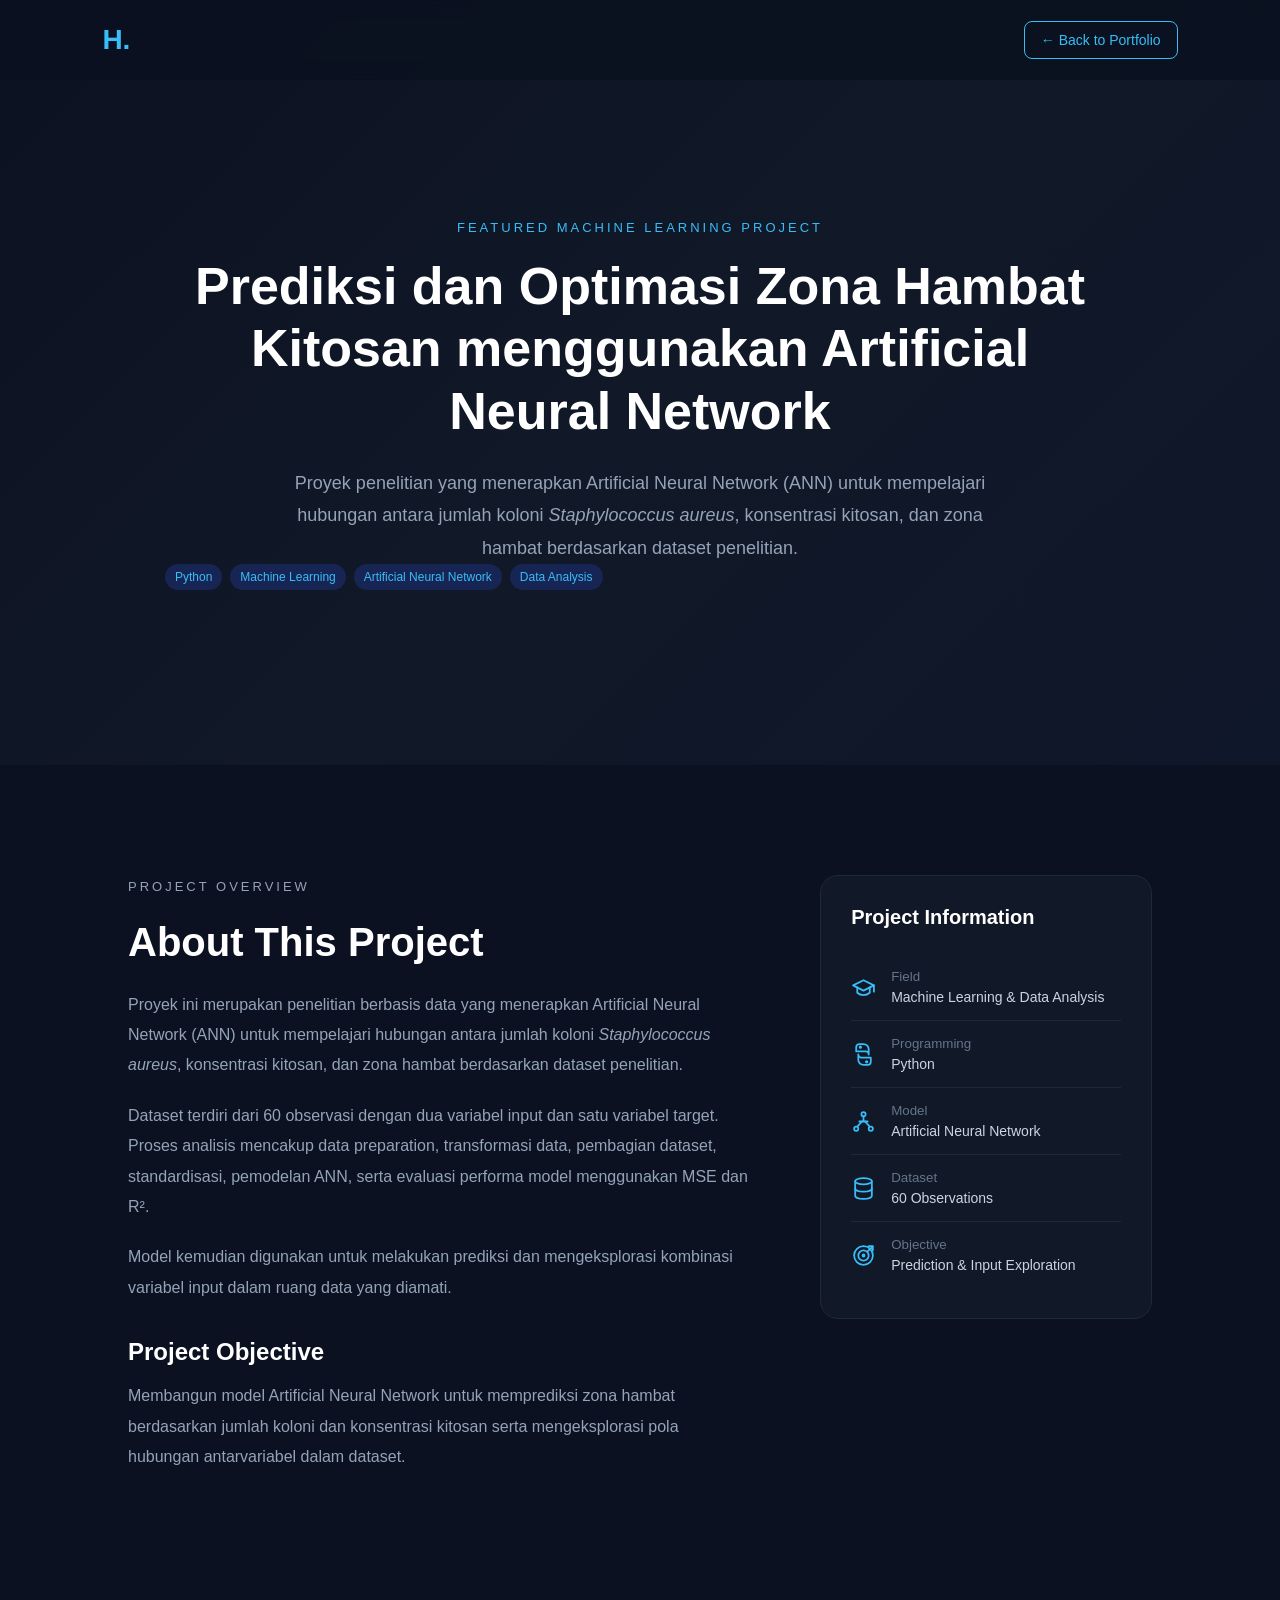
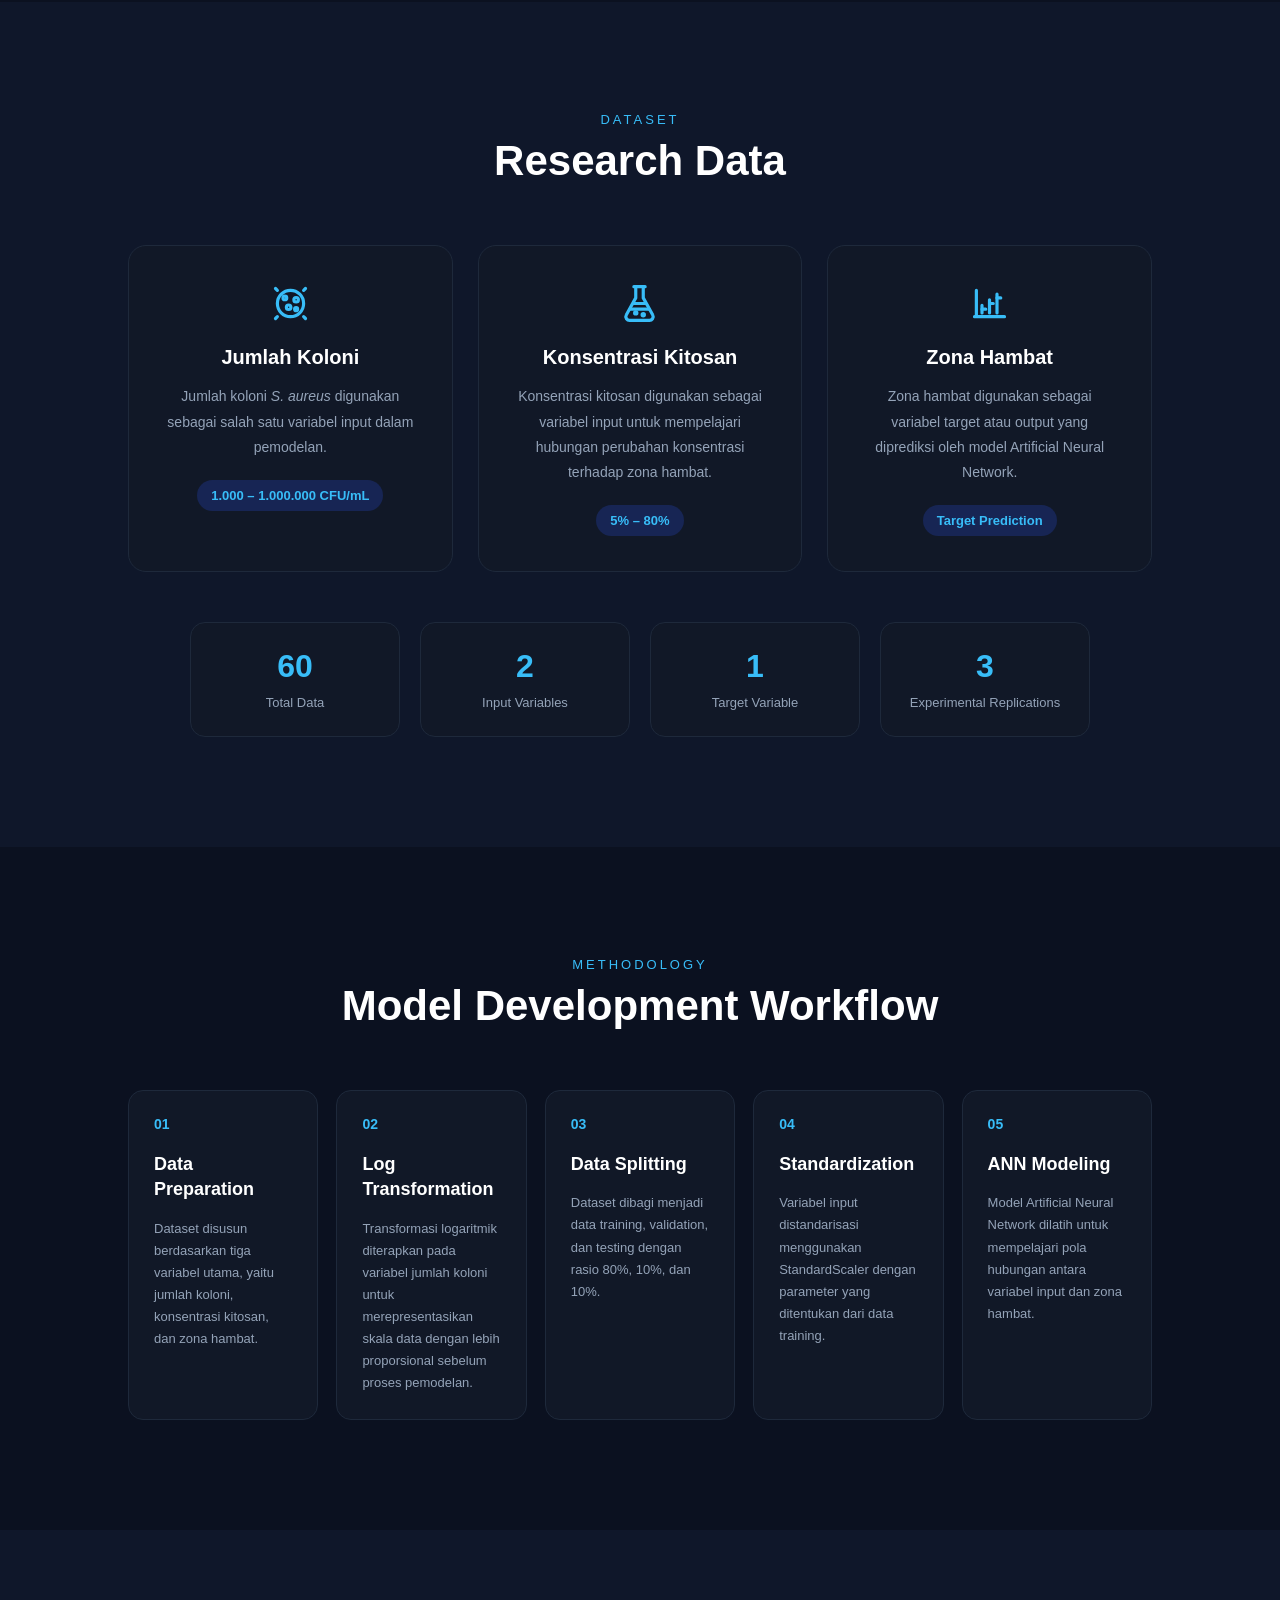
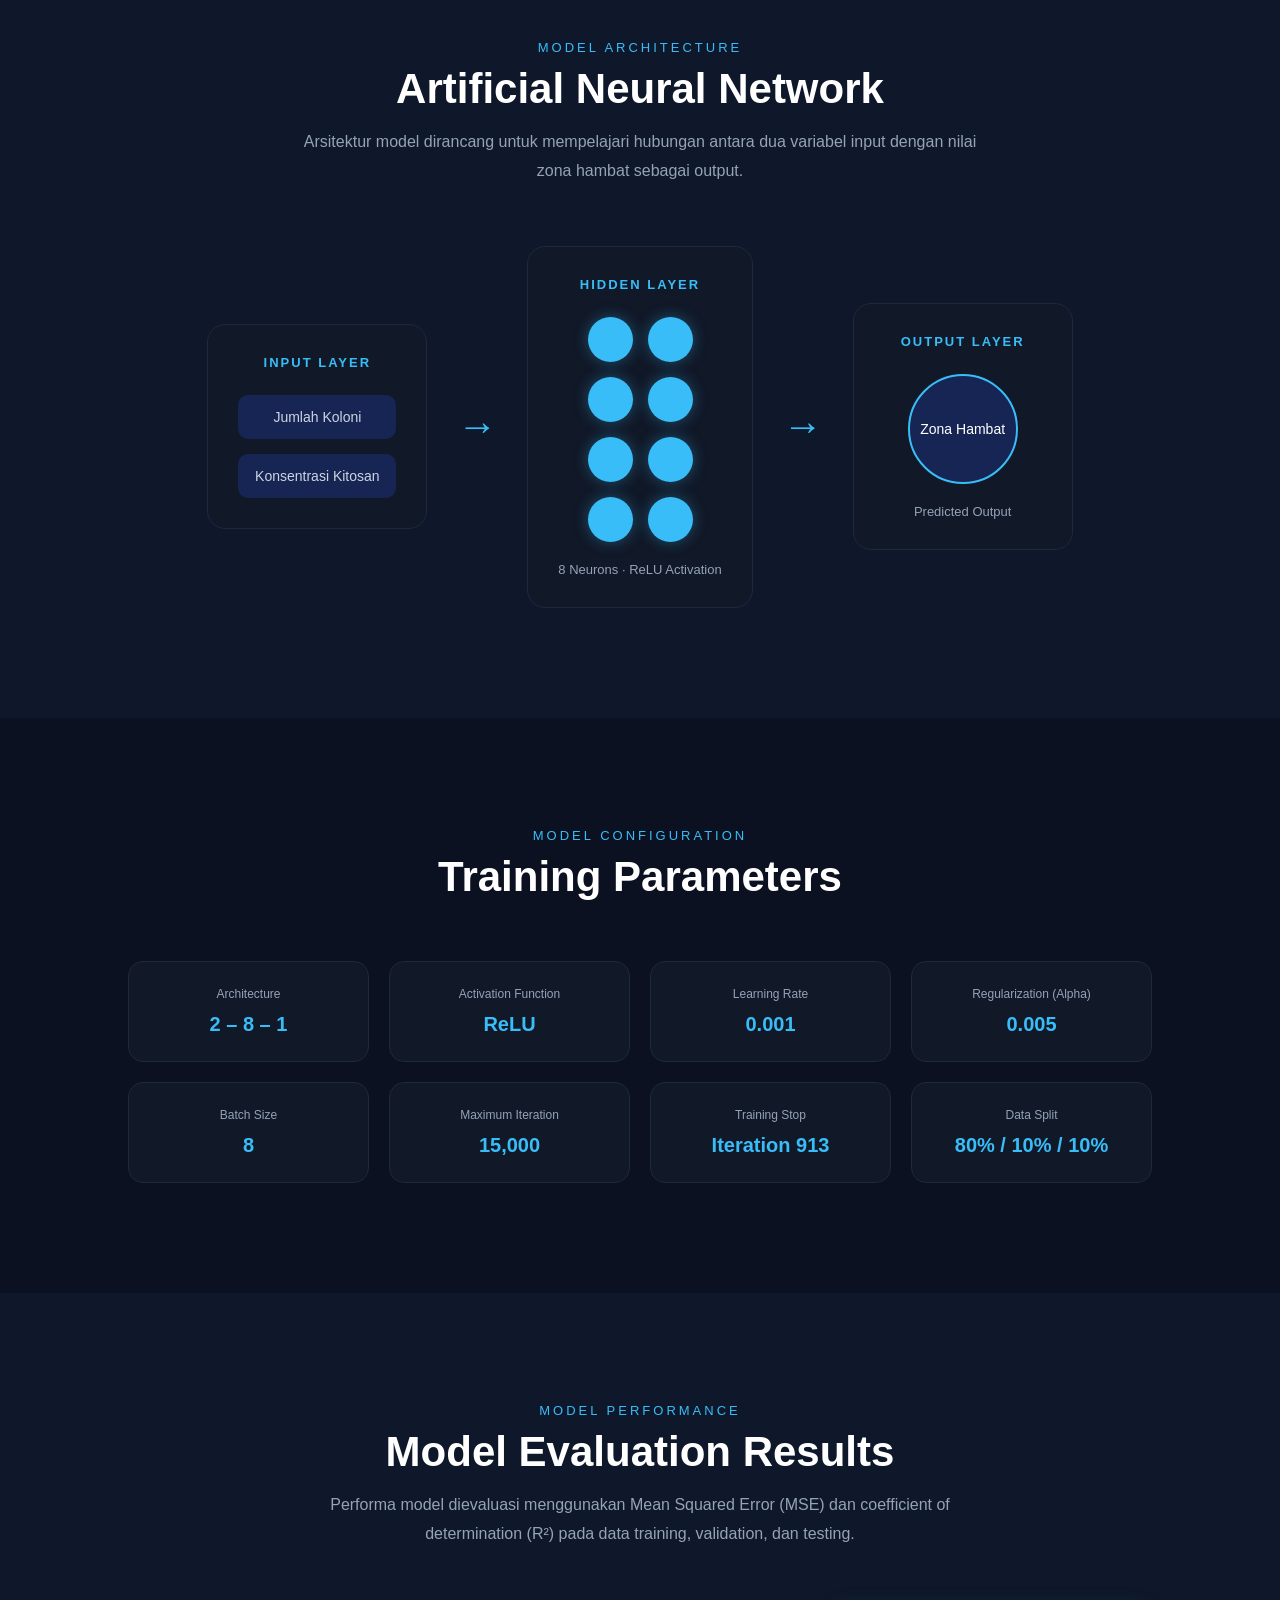
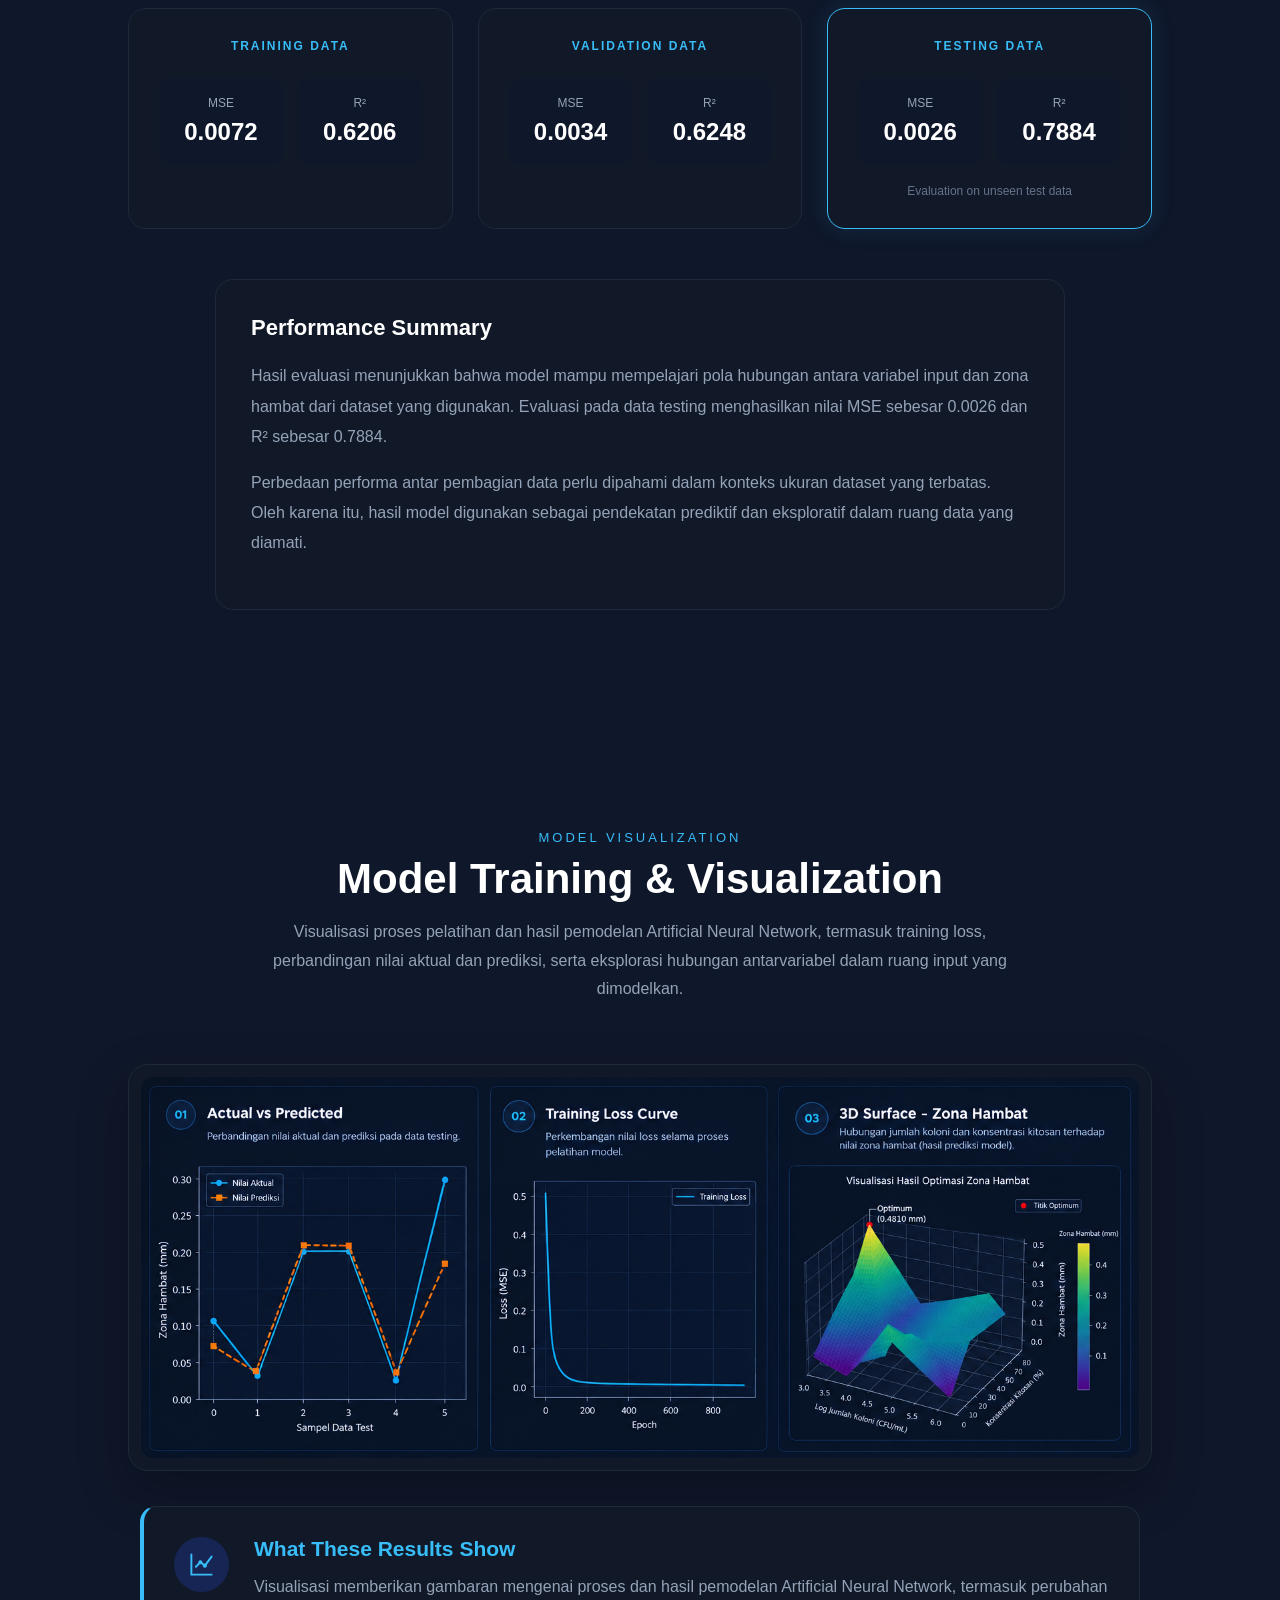
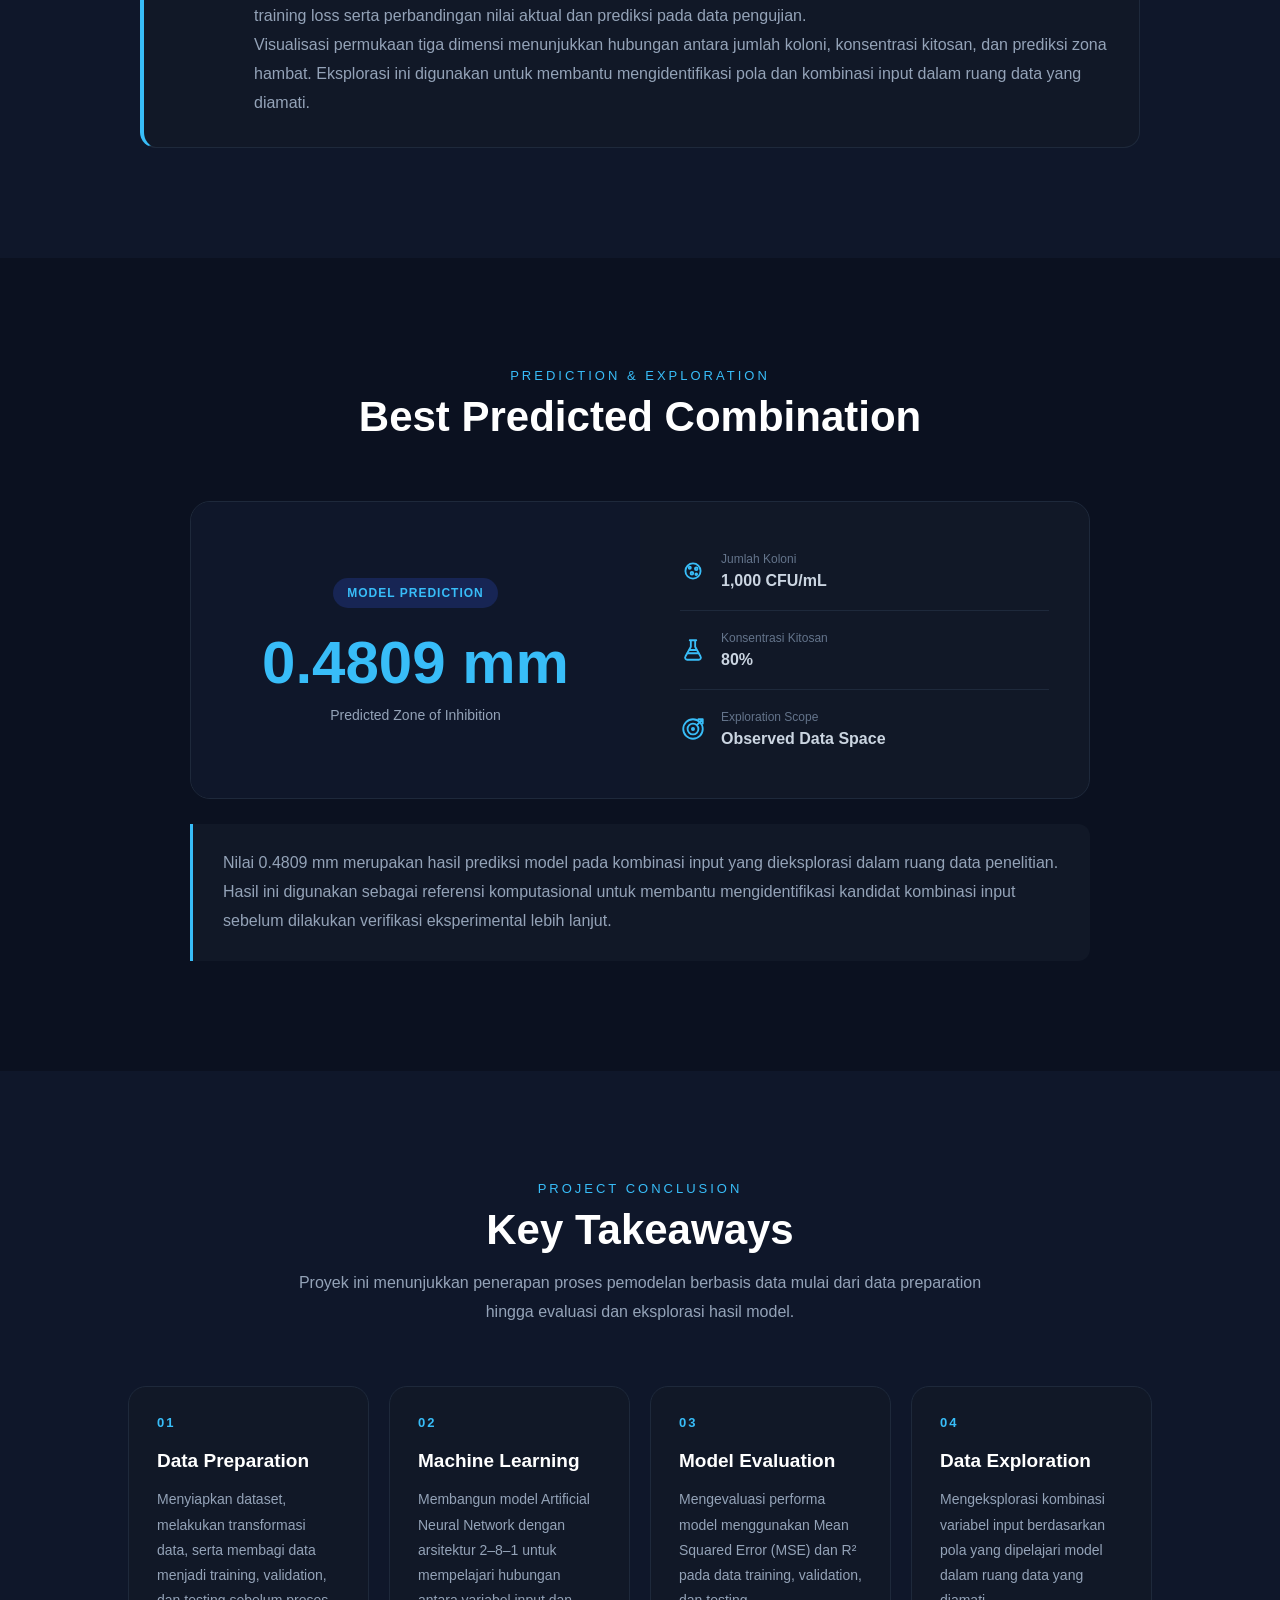
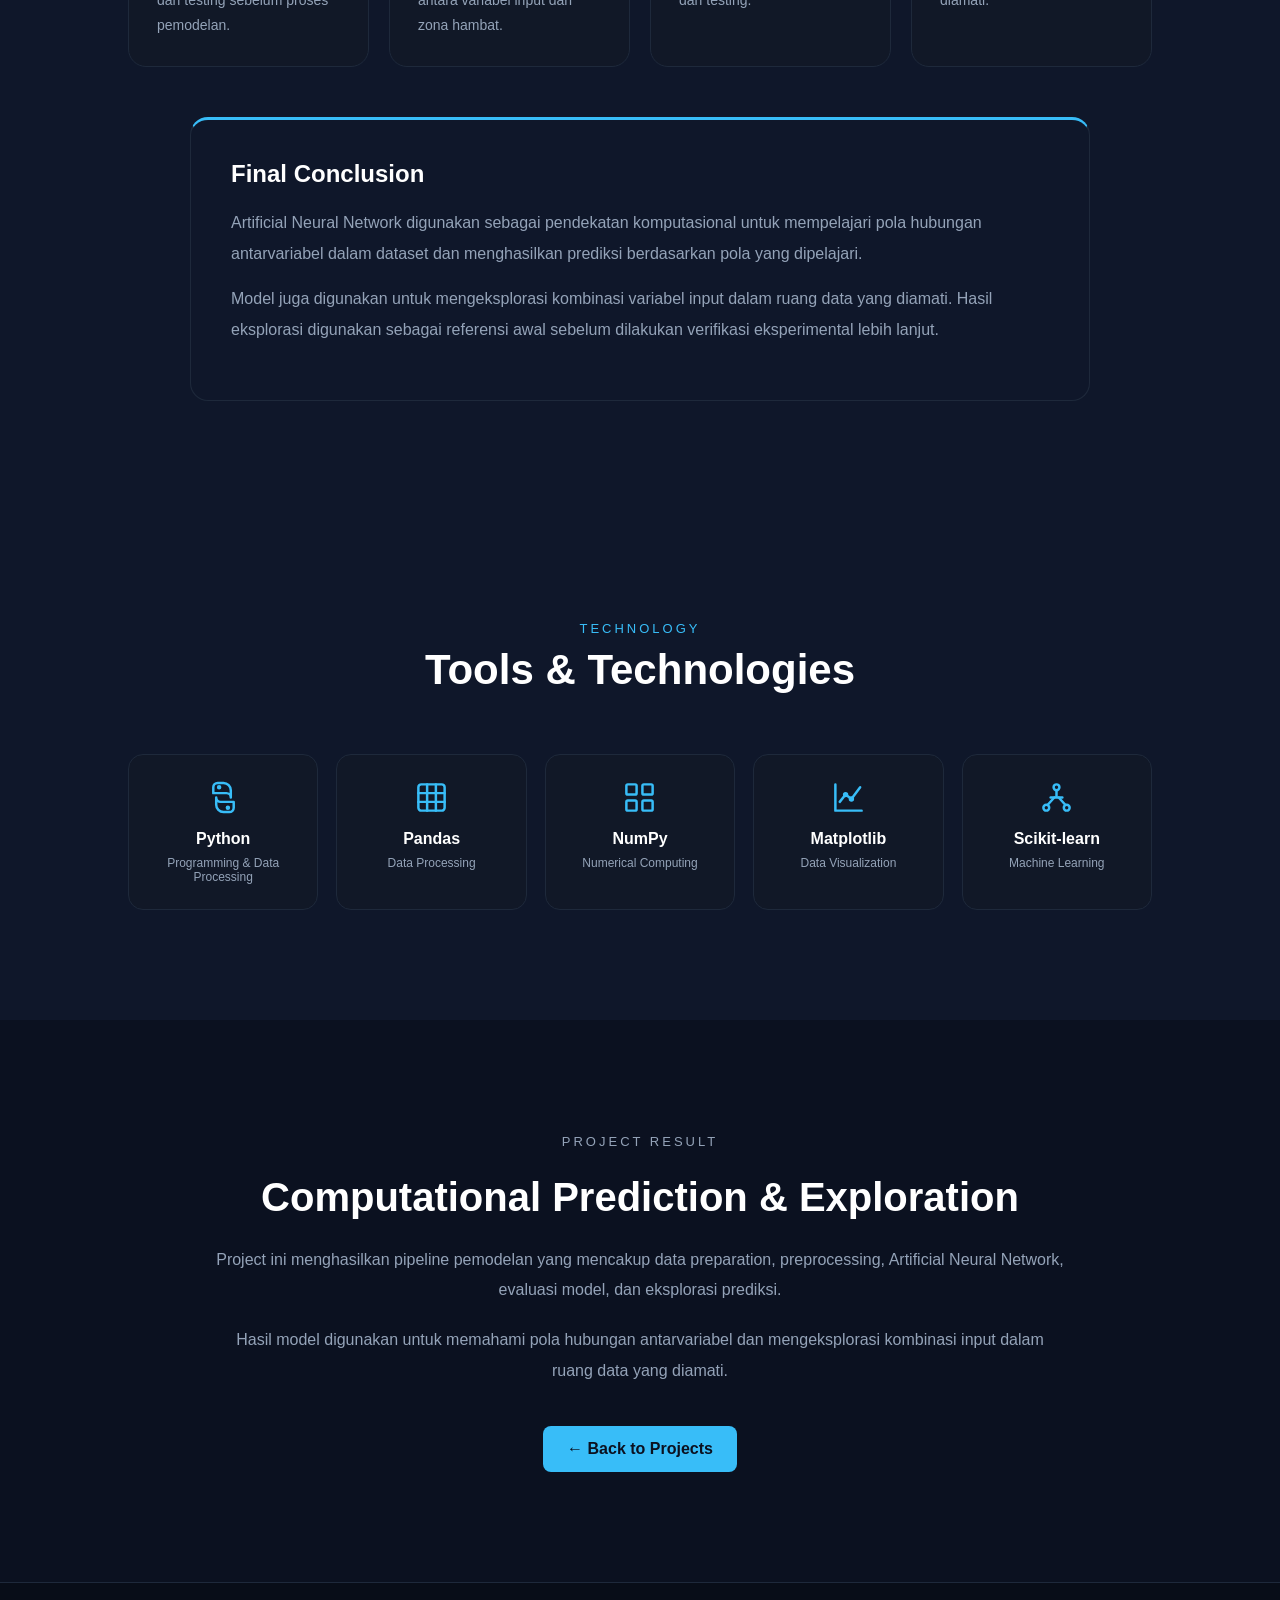
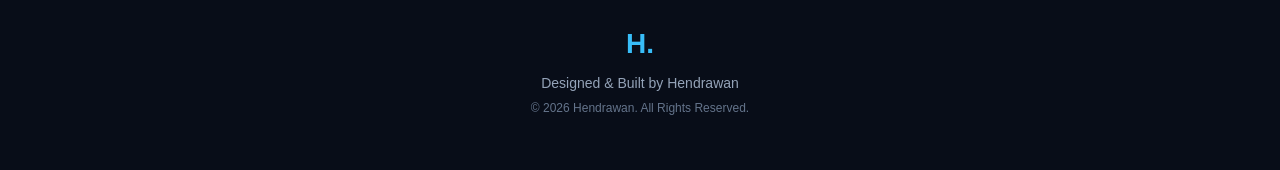
==== commit ccb125e6: "Update README.md" ====
--- a/project_ann.html
+++ b/project_ann.html
@@ -10,7 +10,9 @@
   </head>
 
   <body>
-    <!-- NAVBAR -->
+    <!-- =========================================================
+         NAVBAR
+         ========================================================= -->
     <nav class="navbar">
       <a href="index.html" class="logo">H.</a>
 
@@ -19,7 +21,9 @@
       </a>
     </nav>
 
-    <!-- PROJECT HERO -->
+    <!-- =========================================================
+         PROJECT HERO
+         ========================================================= -->
     <section class="project-hero">
       <div class="project-hero-container">
         <p class="section-subtitle">FEATURED MACHINE LEARNING PROJECT</p>
@@ -31,8 +35,9 @@
 
         <p class="project-hero-description">
           Proyek penelitian yang menerapkan Artificial Neural Network (ANN)
-          untuk mempelajari pola hubungan antara jumlah koloni Staphylococcus
-          aureus, konsentrasi kitosan, dan zona hambat.
+          untuk mempelajari hubungan antara jumlah koloni
+          <i>Staphylococcus aureus</i>, konsentrasi kitosan, dan zona hambat
+          berdasarkan dataset penelitian.
         </p>
 
         <div class="project-tags">
@@ -44,7 +49,9 @@
       </div>
     </section>
 
-    <!-- PROJECT OVERVIEW -->
+    <!-- =========================================================
+         PROJECT OVERVIEW
+         ========================================================= -->
     <section class="project-detail section">
       <div class="section-container">
         <div class="project-detail-grid">
@@ -55,45 +62,31 @@
             <h2>About This Project</h2>
 
             <p>
-              Proyek ini merupakan penelitian yang menerapkan Artificial Neural
-              Network (ANN) untuk mempelajari hubungan antara jumlah koloni
-              <i>Staphylococcus aureus</i>, konsentrasi kitosan, dan zona hambat
-              berdasarkan dataset penelitian yang tersedia.
-            </p>
-
-            <p>
-              Kitosan yang digunakan dalam konteks penelitian berasal dari
-              pemanfaatan limbah cangkang mutiara <i>Pinctada maxima</i>. Data
-              penelitian digunakan sebagai dasar untuk membangun model
-              komputasional yang dapat mempelajari pola hubungan antarvariabel.
-            </p>
-
-            <p>
-              Pendekatan Artificial Neural Network digunakan untuk mempelajari
-              hubungan yang kompleks dan nonlinier dari data. Model yang
-              dibangun digunakan sebagai pendekatan komputasional untuk
-              melakukan prediksi berdasarkan pola yang dipelajari dari dataset.
+              Proyek ini merupakan penelitian berbasis data yang menerapkan
+              Artificial Neural Network (ANN) untuk mempelajari hubungan antara
+              jumlah koloni <i>Staphylococcus aureus</i>, konsentrasi kitosan,
+              dan zona hambat berdasarkan dataset penelitian.
+            </p>
+
+            <p>
+              Dataset terdiri dari 60 observasi dengan dua variabel input dan
+              satu variabel target. Proses analisis mencakup data preparation,
+              transformasi data, pembagian dataset, standardisasi, pemodelan
+              ANN, serta evaluasi performa model menggunakan MSE dan R².
+            </p>
+
+            <p>
+              Model kemudian digunakan untuk melakukan prediksi dan
+              mengeksplorasi kombinasi variabel input dalam ruang data yang
+              diamati.
             </p>
 
             <h3 class="project-subheading">Project Objective</h3>
 
             <p>
-              Tujuan utama proyek ini adalah membangun model Artificial Neural
-              Network untuk memprediksi nilai zona hambat berdasarkan jumlah
-              koloni dan konsentrasi kitosan.
-            </p>
-
-            <p>
-              Selain melakukan prediksi, model digunakan untuk mengeksplorasi
-              kombinasi variabel input dan membantu mengidentifikasi kombinasi
-              yang menghasilkan prediksi terbaik dalam batas ruang data yang
-              diamati.
-            </p>
-
-            <p>
-              Hasil dari pendekatan komputasional ini diharapkan dapat membantu
-              proses eksplorasi awal dan mengurangi kebutuhan percobaan berulang
-              sebelum dilakukan verifikasi eksperimental lebih lanjut.
+              Membangun model Artificial Neural Network untuk memprediksi zona
+              hambat berdasarkan jumlah koloni dan konsentrasi kitosan serta
+              mengeksplorasi pola hubungan antarvariabel dalam dataset.
             </p>
           </div>
 
@@ -103,7 +96,22 @@
               <h3>Project Information</h3>
 
               <div class="project-info-item">
-                <span>🎓</span>
+                <span>
+                  <svg
+                    viewBox="0 0 24 24"
+                    width="24"
+                    height="24"
+                    fill="none"
+                    stroke="currentColor"
+                    stroke-width="1.7"
+                    stroke-linecap="round"
+                    stroke-linejoin="round"
+                  >
+                    <path d="m2 10 10-5 10 5-10 5-10-5Z" />
+                    <path d="M6 12v5c3.5 3 8.5 3 12 0v-5" />
+                    <path d="M22 10v6" />
+                  </svg>
+                </span>
 
                 <div>
                   <small>Field</small>
@@ -112,7 +120,27 @@
               </div>
 
               <div class="project-info-item">
-                <span>🐍</span>
+                <span>
+                  <svg
+                    viewBox="0 0 24 24"
+                    width="24"
+                    height="24"
+                    fill="none"
+                    stroke="currentColor"
+                    stroke-width="1.7"
+                    stroke-linecap="round"
+                    stroke-linejoin="round"
+                  >
+                    <path
+                      d="M12 2H8a3 3 0 0 0-3 3v4h9a3 3 0 0 1 3 3V7a5 5 0 0 0-5-5Z"
+                    />
+                    <path
+                      d="M12 22h4a3 3 0 0 0 3-3v-4H10a3 3 0 0 1-3-3v5a5 5 0 0 0 5 5Z"
+                    />
+                    <circle cx="9" cy="5" r=".7" fill="currentColor" />
+                    <circle cx="15" cy="19" r=".7" fill="currentColor" />
+                  </svg>
+                </span>
 
                 <div>
                   <small>Programming</small>
@@ -121,7 +149,24 @@
               </div>
 
               <div class="project-info-item">
-                <span>🤖</span>
+                <span>
+                  <svg
+                    viewBox="0 0 24 24"
+                    width="24"
+                    height="24"
+                    fill="none"
+                    stroke="currentColor"
+                    stroke-width="1.7"
+                    stroke-linecap="round"
+                    stroke-linejoin="round"
+                  >
+                    <circle cx="12" cy="5" r="2" />
+                    <circle cx="5" cy="19" r="2" />
+                    <circle cx="19" cy="19" r="2" />
+                    <path d="M12 7v4M10.5 12 6 17M13.5 12l4.5 5" />
+                    <path d="M8 12h8" />
+                  </svg>
+                </span>
 
                 <div>
                   <small>Model</small>
@@ -130,16 +175,47 @@
               </div>
 
               <div class="project-info-item">
-                <span>📊</span>
+                <span>
+                  <svg
+                    viewBox="0 0 24 24"
+                    width="24"
+                    height="24"
+                    fill="none"
+                    stroke="currentColor"
+                    stroke-width="1.7"
+                    stroke-linecap="round"
+                    stroke-linejoin="round"
+                  >
+                    <ellipse cx="12" cy="5" rx="8" ry="3" />
+                    <path d="M4 5v14c0 1.7 3.6 3 8 3s8-1.3 8-3V5" />
+                    <path d="M4 12c0 1.7 3.6 3 8 3s8-1.3 8-3" />
+                  </svg>
+                </span>
 
                 <div>
                   <small>Dataset</small>
-                  <p>60 Data Observations</p>
+                  <p>60 Observations</p>
                 </div>
               </div>
 
               <div class="project-info-item">
-                <span>🎯</span>
+                <span>
+                  <svg
+                    viewBox="0 0 24 24"
+                    width="24"
+                    height="24"
+                    fill="none"
+                    stroke="currentColor"
+                    stroke-width="1.7"
+                    stroke-linecap="round"
+                    stroke-linejoin="round"
+                  >
+                    <circle cx="12" cy="12" r="9" />
+                    <circle cx="12" cy="12" r="5" />
+                    <circle cx="12" cy="12" r="1" />
+                    <path d="m16 8 5-5M17 3h4v4" />
+                  </svg>
+                </span>
 
                 <div>
                   <small>Objective</small>
@@ -152,19 +228,38 @@
       </div>
     </section>
 
-    <!-- DATASET -->
+    <!-- =========================================================
+         DATASET
+         ========================================================= -->
     <section class="project-section-dark section">
       <div class="section-container">
         <div class="section-header">
           <p class="section-subtitle">DATASET</p>
-
           <h2>Research Data</h2>
         </div>
 
         <div class="dataset-grid">
-          <!-- DATASET 1 -->
+          <!-- DATASET 01 -->
           <div class="dataset-card">
-            <div class="dataset-icon">🦠</div>
+            <div class="dataset-icon">
+              <svg
+                viewBox="0 0 24 24"
+                width="30"
+                height="30"
+                fill="none"
+                stroke="currentColor"
+                stroke-width="1.7"
+                stroke-linecap="round"
+                stroke-linejoin="round"
+              >
+                <circle cx="12" cy="12" r="7" />
+                <circle cx="9" cy="9" r="1" />
+                <circle cx="15" cy="10" r="1.2" />
+                <circle cx="11" cy="14" r="1.2" />
+                <circle cx="15" cy="15" r=".8" />
+                <path d="m5 5-1-1m15 1 1-1M5 19l-1 1m15-1 1 1" />
+              </svg>
+            </div>
 
             <h3>Jumlah Koloni</h3>
 
@@ -176,9 +271,27 @@
             <div class="dataset-value">1.000 – 1.000.000 CFU/mL</div>
           </div>
 
-          <!-- DATASET 2 -->
+          <!-- DATASET 02 -->
           <div class="dataset-card">
-            <div class="dataset-icon">⚗️</div>
+            <div class="dataset-icon">
+              <svg
+                viewBox="0 0 24 24"
+                width="30"
+                height="30"
+                fill="none"
+                stroke="currentColor"
+                stroke-width="1.7"
+                stroke-linecap="round"
+                stroke-linejoin="round"
+              >
+                <path
+                  d="M9 3h6M10 3v6l-5 9a2 2 0 0 0 2 3h10a2 2 0 0 0 2-3l-5-9V3"
+                />
+                <path d="M7 15h10M9 12h6" />
+                <circle cx="10" cy="17" r=".6" fill="currentColor" />
+                <circle cx="14" cy="18" r=".6" fill="currentColor" />
+              </svg>
+            </div>
 
             <h3>Konsentrasi Kitosan</h3>
 
@@ -190,9 +303,24 @@
             <div class="dataset-value">5% – 80%</div>
           </div>
 
-          <!-- DATASET 3 -->
+          <!-- DATASET 03 -->
           <div class="dataset-card">
-            <div class="dataset-icon">📏</div>
+            <div class="dataset-icon">
+              <svg
+                viewBox="0 0 24 24"
+                width="30"
+                height="30"
+                fill="none"
+                stroke="currentColor"
+                stroke-width="1.7"
+                stroke-linecap="round"
+                stroke-linejoin="round"
+              >
+                <path d="M4 19h16M5 19V5" />
+                <path d="M8 15h2M12 12h2M16 9h2" />
+                <path d="M8 13v4M12 10v7M16 7v10" />
+              </svg>
+            </div>
 
             <h3>Zona Hambat</h3>
 
@@ -209,41 +337,39 @@
         <div class="dataset-summary">
           <div class="summary-item">
             <strong>60</strong>
-
             <span>Total Data</span>
           </div>
 
           <div class="summary-item">
             <strong>2</strong>
-
             <span>Input Variables</span>
           </div>
 
           <div class="summary-item">
             <strong>1</strong>
-
             <span>Target Variable</span>
           </div>
 
           <div class="summary-item">
             <strong>3</strong>
-
             <span>Experimental Replications</span>
           </div>
         </div>
       </div>
     </section>
 
-    <!-- METHODOLOGY -->
+    <!-- =========================================================
+         METHODOLOGY
+         ========================================================= -->
     <section class="project-detail section">
       <div class="section-container">
         <div class="section-header">
           <p class="section-subtitle">METHODOLOGY</p>
-
           <h2>Model Development Workflow</h2>
         </div>
 
         <div class="workflow">
+          <!-- STEP 01 -->
           <div class="workflow-step">
             <div class="step-number">01</div>
 
@@ -255,6 +381,7 @@
             </p>
           </div>
 
+          <!-- STEP 02 -->
           <div class="workflow-step">
             <div class="step-number">02</div>
 
@@ -267,6 +394,7 @@
             </p>
           </div>
 
+          <!-- STEP 03 -->
           <div class="workflow-step">
             <div class="step-number">03</div>
 
@@ -278,17 +406,19 @@
             </p>
           </div>
 
+          <!-- STEP 04 -->
           <div class="workflow-step">
             <div class="step-number">04</div>
 
             <h3>Standardization</h3>
 
             <p>
-              Variabel input distandariasi menggunakan StandardScaler dengan
+              Variabel input distandarisasi menggunakan StandardScaler dengan
               parameter yang ditentukan dari data training.
             </p>
           </div>
 
+          <!-- STEP 05 -->
           <div class="workflow-step">
             <div class="step-number">05</div>
 
@@ -303,12 +433,13 @@
       </div>
     </section>
 
-    <!-- ANN ARCHITECTURE -->
+    <!-- =========================================================
+         ANN ARCHITECTURE
+         ========================================================= -->
     <section class="project-section-dark section">
       <div class="section-container">
         <div class="section-header">
           <p class="section-subtitle">MODEL ARCHITECTURE</p>
-
           <h2>Artificial Neural Network</h2>
 
           <p class="architecture-description">
@@ -324,7 +455,6 @@
 
             <div class="neurons-container">
               <div class="neuron">Jumlah Koloni</div>
-
               <div class="neuron">Konsentrasi Kitosan</div>
             </div>
           </div>
@@ -340,7 +470,6 @@
               <div class="hidden-neuron"></div>
               <div class="hidden-neuron"></div>
               <div class="hidden-neuron"></div>
-
               <div class="hidden-neuron"></div>
               <div class="hidden-neuron"></div>
               <div class="hidden-neuron"></div>
@@ -364,12 +493,13 @@
       </div>
     </section>
 
-    <!-- MODEL CONFIGURATION -->
+    <!-- =========================================================
+         MODEL CONFIGURATION
+         ========================================================= -->
     <section class="project-detail section">
       <div class="section-container">
         <div class="section-header">
           <p class="section-subtitle">MODEL CONFIGURATION</p>
-
           <h2>Training Parameters</h2>
         </div>
 
@@ -417,12 +547,13 @@
       </div>
     </section>
 
-    <!-- MODEL PERFORMANCE -->
+    <!-- =========================================================
+         MODEL PERFORMANCE
+         ========================================================= -->
     <section class="project-section-dark section">
       <div class="section-container">
         <div class="section-header">
           <p class="section-subtitle">MODEL PERFORMANCE</p>
-
           <h2>Model Evaluation Results</h2>
 
           <p class="performance-description">
@@ -487,7 +618,7 @@
           </div>
         </div>
 
-        <!-- INTERPRETATION -->
+        <!-- PERFORMANCE INTERPRETATION -->
         <div class="performance-insight">
           <h3>Performance Summary</h3>
 
@@ -508,18 +639,20 @@
       </div>
     </section>
 
-    <!-- TRAINING VISUALIZATION -->
+    <!-- =========================================================
+         MODEL VISUALIZATION
+         ========================================================= -->
     <section class="training-visualization section">
       <div class="section-container">
         <div class="section-header">
           <p class="section-subtitle">MODEL VISUALIZATION</p>
-
-          <h2>Training Loss Curve</h2>
+          <h2>Model Training & Visualization</h2>
 
           <p class="visualization-description">
-            Visualisasi proses pelatihan model Artificial Neural Network yang
-            menunjukkan perubahan nilai loss selama proses pembelajaran hingga
-            mencapai kondisi konvergen.
+            Visualisasi proses pelatihan dan hasil pemodelan Artificial Neural
+            Network, termasuk training loss, perbandingan nilai aktual dan
+            prediksi, serta eksplorasi hubungan antarvariabel dalam ruang input
+            yang dimodelkan.
           </p>
         </div>
 
@@ -527,44 +660,59 @@
           <div class="visualization-image-wrapper">
             <img
               src="Visualisasi_Porto.png"
-              alt="Training Loss Curve dan Konfigurasi Pelatihan Model ANN"
+              alt="Visualisasi proses pelatihan dan hasil pemodelan Artificial Neural Network"
               class="training-visualization-image"
             />
           </div>
         </div>
 
         <div class="visualization-summary">
-          <div class="summary-icon">📉</div>
+          <div class="summary-icon">
+            <svg
+              viewBox="0 0 24 24"
+              width="26"
+              height="26"
+              fill="none"
+              stroke="currentColor"
+              stroke-width="1.7"
+              stroke-linecap="round"
+              stroke-linejoin="round"
+            >
+              <path d="M3 3v18h18" />
+              <path d="m7 14 4-4 4 3 6-8" />
+              <circle cx="11" cy="10" r="1" />
+              <circle cx="15" cy="13" r="1" />
+            </svg>
+          </div>
 
           <div class="summary-content">
             <h3>What These Results Show</h3>
 
             <p>
-              Ketiga visualisasi memberikan gambaran menyeluruh mengenai proses
-              dan hasil pemodelan Artificial Neural Network. Perbandingan nilai
-              aktual dan prediksi menunjukkan kemampuan model dalam mengikuti
-              pola data testing, sedangkan kurva training loss memperlihatkan
-              proses pembelajaran model hingga mencapai kondisi konvergen.
-            </p>
-
-            <p>
-              Visualisasi permukaan tiga dimensi selanjutnya menunjukkan
-              hubungan antara jumlah koloni, konsentrasi kitosan, dan prediksi
-              zona hambat. Melalui eksplorasi ini, model digunakan untuk
-              membantu mengidentifikasi pola dan kombinasi input yang
-              menghasilkan prediksi tertinggi dalam ruang data yang diamati.
-            </p>
-          </div>
-        </div>
-      </div>
-    </section>
-
-    <!-- BEST PREDICTED COMBINATION -->
+              Visualisasi memberikan gambaran mengenai proses dan hasil
+              pemodelan Artificial Neural Network, termasuk perubahan training
+              loss serta perbandingan nilai aktual dan prediksi pada data
+              pengujian.
+            </p>
+
+            <p>
+              Visualisasi permukaan tiga dimensi menunjukkan hubungan antara
+              jumlah koloni, konsentrasi kitosan, dan prediksi zona hambat.
+              Eksplorasi ini digunakan untuk membantu mengidentifikasi pola dan
+              kombinasi input dalam ruang data yang diamati.
+            </p>
+          </div>
+        </div>
+      </div>
+    </section>
+
+    <!-- =========================================================
+         BEST PREDICTED COMBINATION
+         ========================================================= -->
     <section class="project-detail section">
       <div class="section-container">
         <div class="section-header">
           <p class="section-subtitle">PREDICTION & EXPLORATION</p>
-
           <h2>Best Predicted Combination</h2>
         </div>
 
@@ -578,8 +726,26 @@
           </div>
 
           <div class="prediction-details">
+            <!-- INPUT 01 -->
             <div class="prediction-item">
-              <span>🦠</span>
+              <span>
+                <svg
+                  viewBox="0 0 24 24"
+                  width="24"
+                  height="24"
+                  fill="none"
+                  stroke="currentColor"
+                  stroke-width="1.7"
+                  stroke-linecap="round"
+                  stroke-linejoin="round"
+                >
+                  <circle cx="12" cy="12" r="7" />
+                  <circle cx="9" cy="9" r="1" />
+                  <circle cx="15" cy="10" r="1.2" />
+                  <circle cx="11" cy="14" r="1.2" />
+                  <circle cx="15" cy="15" r=".8" />
+                </svg>
+              </span>
 
               <div>
                 <small>Jumlah Koloni</small>
@@ -587,8 +753,25 @@
               </div>
             </div>
 
+            <!-- INPUT 02 -->
             <div class="prediction-item">
-              <span>⚗️</span>
+              <span>
+                <svg
+                  viewBox="0 0 24 24"
+                  width="24"
+                  height="24"
+                  fill="none"
+                  stroke="currentColor"
+                  stroke-width="1.7"
+                  stroke-linecap="round"
+                  stroke-linejoin="round"
+                >
+                  <path
+                    d="M9 3h6M10 3v6l-5 9a2 2 0 0 0 2 3h10a2 2 0 0 0 2-3l-5-9V3"
+                  />
+                  <path d="M7 15h10M9 12h6" />
+                </svg>
+              </span>
 
               <div>
                 <small>Konsentrasi Kitosan</small>
@@ -596,8 +779,25 @@
               </div>
             </div>
 
+            <!-- SCOPE -->
             <div class="prediction-item">
-              <span>🎯</span>
+              <span>
+                <svg
+                  viewBox="0 0 24 24"
+                  width="24"
+                  height="24"
+                  fill="none"
+                  stroke="currentColor"
+                  stroke-width="1.7"
+                  stroke-linecap="round"
+                  stroke-linejoin="round"
+                >
+                  <circle cx="12" cy="12" r="9" />
+                  <circle cx="12" cy="12" r="5" />
+                  <circle cx="12" cy="12" r="1" />
+                  <path d="m16 8 5-5M17 3h4v4" />
+                </svg>
+              </span>
 
               <div>
                 <small>Exploration Scope</small>
@@ -619,124 +819,223 @@
       </div>
     </section>
 
-    <!-- PROJECT CONCLUSION -->
+    <!-- =========================================================
+         PROJECT CONCLUSION
+         ========================================================= -->
     <section class="project-section-dark section">
       <div class="section-container">
         <div class="section-header">
           <p class="section-subtitle">PROJECT CONCLUSION</p>
-
           <h2>Key Takeaways</h2>
 
           <p class="conclusion-description">
-            Proyek ini menunjukkan bagaimana pendekatan Machine Learning dapat
-            digunakan untuk mempelajari pola data dan mendukung proses
-            eksplorasi secara komputasional.
+            Proyek ini menunjukkan penerapan proses pemodelan berbasis data
+            mulai dari data preparation hingga evaluasi dan eksplorasi hasil
+            model.
           </p>
         </div>
 
         <div class="takeaway-grid">
+          <!-- TAKEAWAY 01 -->
           <div class="takeaway-card">
             <div class="takeaway-number">01</div>
 
-            <h3>Data Understanding</h3>
-
-            <p>
-              Memahami struktur dataset dan hubungan antarvariabel menjadi
-              langkah penting sebelum membangun model Machine Learning.
-            </p>
-          </div>
-
+            <h3>Data Preparation</h3>
+
+            <p>
+              Menyiapkan dataset, melakukan transformasi data, serta membagi
+              data menjadi training, validation, dan testing sebelum proses
+              pemodelan.
+            </p>
+          </div>
+
+          <!-- TAKEAWAY 02 -->
           <div class="takeaway-card">
             <div class="takeaway-number">02</div>
 
-            <h3>Data Preprocessing</h3>
-
-            <p>
-              Transformasi data, pembagian dataset, dan normalisasi atau
-              standarisasi dilakukan untuk mempersiapkan data sebelum proses
-              pelatihan model.
-            </p>
-          </div>
-
+            <h3>Machine Learning</h3>
+
+            <p>
+              Membangun model Artificial Neural Network dengan arsitektur 2–8–1
+              untuk mempelajari hubungan antara variabel input dan zona hambat.
+            </p>
+          </div>
+
+          <!-- TAKEAWAY 03 -->
           <div class="takeaway-card">
             <div class="takeaway-number">03</div>
 
-            <h3>ANN Modeling</h3>
-
-            <p>
-              Artificial Neural Network digunakan untuk mempelajari pola
-              hubungan antara jumlah koloni, konsentrasi kitosan, dan zona
-              hambat.
-            </p>
-          </div>
-
+            <h3>Model Evaluation</h3>
+
+            <p>
+              Mengevaluasi performa model menggunakan Mean Squared Error (MSE)
+              dan R² pada data training, validation, dan testing.
+            </p>
+          </div>
+
+          <!-- TAKEAWAY 04 -->
           <div class="takeaway-card">
             <div class="takeaway-number">04</div>
 
-            <h3>Model Evaluation</h3>
-
-            <p>
-              Performa model dievaluasi menggunakan MSE dan R² pada data
-              training, validation, dan testing.
-            </p>
-          </div>
-        </div>
-
+            <h3>Data Exploration</h3>
+
+            <p>
+              Mengeksplorasi kombinasi variabel input berdasarkan pola yang
+              dipelajari model dalam ruang data yang diamati.
+            </p>
+          </div>
+        </div>
+
+        <!-- FINAL CONCLUSION -->
         <div class="project-conclusion-box">
           <h3>Final Conclusion</h3>
 
           <p>
-            Artificial Neural Network berhasil digunakan sebagai pendekatan
-            komputasional untuk mempelajari pola hubungan antarvariabel dalam
-            dataset dan menghasilkan prediksi berdasarkan pola yang dipelajari.
+            Artificial Neural Network digunakan sebagai pendekatan komputasional
+            untuk mempelajari pola hubungan antarvariabel dalam dataset dan
+            menghasilkan prediksi berdasarkan pola yang dipelajari.
           </p>
 
           <p>
             Model juga digunakan untuk mengeksplorasi kombinasi variabel input
-            dalam ruang data yang diamati. Hasil eksplorasi dapat digunakan
-            sebagai referensi awal untuk membantu proses pengambilan keputusan
-            sebelum dilakukan verifikasi eksperimental lebih lanjut.
+            dalam ruang data yang diamati. Hasil eksplorasi digunakan sebagai
+            referensi awal sebelum dilakukan verifikasi eksperimental lebih
+            lanjut.
           </p>
         </div>
       </div>
     </section>
 
-    <!-- TECHNOLOGY -->
+    <!-- =========================================================
+         TECHNOLOGY
+         ========================================================= -->
     <section class="project-section-dark section">
       <div class="section-container">
         <div class="section-header">
           <p class="section-subtitle">TECHNOLOGY</p>
-
           <h2>Tools & Technologies</h2>
         </div>
 
         <div class="technology-grid">
+          <!-- PYTHON -->
           <div class="technology-card">
-            <div class="technology-icon">🐍</div>
+            <div class="technology-icon">
+              <svg
+                viewBox="0 0 24 24"
+                width="30"
+                height="30"
+                fill="none"
+                stroke="currentColor"
+                stroke-width="1.7"
+                stroke-linecap="round"
+                stroke-linejoin="round"
+              >
+                <path
+                  d="M12 2H8a3 3 0 0 0-3 3v4h9a3 3 0 0 1 3 3V7a5 5 0 0 0-5-5Z"
+                />
+                <path
+                  d="M12 22h4a3 3 0 0 0 3-3v-4H10a3 3 0 0 1-3-3v5a5 5 0 0 0 5 5Z"
+                />
+                <circle cx="9" cy="5" r=".7" fill="currentColor" />
+                <circle cx="15" cy="19" r=".7" fill="currentColor" />
+              </svg>
+            </div>
+
             <h3>Python</h3>
             <p>Programming & Data Processing</p>
           </div>
 
+          <!-- PANDAS -->
           <div class="technology-card">
-            <div class="technology-icon">🐼</div>
+            <div class="technology-icon">
+              <svg
+                viewBox="0 0 24 24"
+                width="30"
+                height="30"
+                fill="none"
+                stroke="currentColor"
+                stroke-width="1.7"
+                stroke-linecap="round"
+                stroke-linejoin="round"
+              >
+                <rect x="3" y="3" width="18" height="18" rx="2" />
+                <path d="M3 9h18M3 15h18M9 3v18M15 3v18" />
+              </svg>
+            </div>
+
             <h3>Pandas</h3>
             <p>Data Processing</p>
           </div>
 
+          <!-- NUMPY -->
           <div class="technology-card">
-            <div class="technology-icon">🔢</div>
+            <div class="technology-icon">
+              <svg
+                viewBox="0 0 24 24"
+                width="30"
+                height="30"
+                fill="none"
+                stroke="currentColor"
+                stroke-width="1.7"
+                stroke-linecap="round"
+                stroke-linejoin="round"
+              >
+                <rect x="3" y="3" width="7" height="7" rx="1" />
+                <rect x="14" y="3" width="7" height="7" rx="1" />
+                <rect x="3" y="14" width="7" height="7" rx="1" />
+                <rect x="14" y="14" width="7" height="7" rx="1" />
+              </svg>
+            </div>
+
             <h3>NumPy</h3>
             <p>Numerical Computing</p>
           </div>
 
+          <!-- MATPLOTLIB -->
           <div class="technology-card">
-            <div class="technology-icon">📊</div>
+            <div class="technology-icon">
+              <svg
+                viewBox="0 0 24 24"
+                width="30"
+                height="30"
+                fill="none"
+                stroke="currentColor"
+                stroke-width="1.7"
+                stroke-linecap="round"
+                stroke-linejoin="round"
+              >
+                <path d="M3 3v18h18" />
+                <path d="m6 15 4-5 4 3 6-8" />
+                <circle cx="10" cy="10" r="1" />
+                <circle cx="14" cy="13" r="1" />
+              </svg>
+            </div>
+
             <h3>Matplotlib</h3>
             <p>Data Visualization</p>
           </div>
 
+          <!-- SCIKIT-LEARN -->
           <div class="technology-card">
-            <div class="technology-icon">🤖</div>
+            <div class="technology-icon">
+              <svg
+                viewBox="0 0 24 24"
+                width="30"
+                height="30"
+                fill="none"
+                stroke="currentColor"
+                stroke-width="1.7"
+                stroke-linecap="round"
+                stroke-linejoin="round"
+              >
+                <circle cx="12" cy="5" r="2" />
+                <circle cx="5" cy="19" r="2" />
+                <circle cx="19" cy="19" r="2" />
+                <path d="M12 7v4M10.5 12 6 17M13.5 12l4.5 5" />
+                <path d="M8 12h8" />
+              </svg>
+            </div>
+
             <h3>Scikit-learn</h3>
             <p>Machine Learning</p>
           </div>
@@ -744,7 +1043,9 @@
       </div>
     </section>
 
-    <!-- RESULT -->
+    <!-- =========================================================
+         PROJECT RESULT
+         ========================================================= -->
     <section class="project-result section">
       <div class="section-container">
         <div class="result-container">
@@ -753,17 +1054,14 @@
           <h2>Computational Prediction & Exploration</h2>
 
           <p>
-            Model Artificial Neural Network berhasil digunakan sebagai
-            pendekatan komputasional untuk mempelajari pola hubungan
-            antarvariabel dalam dataset dan menghasilkan prediksi berdasarkan
-            pola yang dipelajari.
+            Project ini menghasilkan pipeline pemodelan yang mencakup data
+            preparation, preprocessing, Artificial Neural Network, evaluasi
+            model, dan eksplorasi prediksi.
           </p>
 
           <p>
-            Hasil eksplorasi digunakan untuk membantu mengidentifikasi kombinasi
-            variabel yang memberikan prediksi terbaik dalam batas ruang data
-            yang tersedia, sehingga dapat digunakan sebagai referensi awal
-            sebelum dilakukan verifikasi eksperimental.
+            Hasil model digunakan untuk memahami pola hubungan antarvariabel dan
+            mengeksplorasi kombinasi input dalam ruang data yang diamati.
           </p>
 
           <a href="index.html#projects" class="btn primary">
@@ -773,8 +1071,9 @@
       </div>
     </section>
 
-    <!-- FOOTER -->
-
+    <!-- =========================================================
+         FOOTER
+         ========================================================= -->
     <footer class="footer">
       <div class="footer-logo">H.</div>
 
--- a/style.css
+++ b/style.css
@@ -1,2793 +1,2822 @@
-* {
-margin: 0;
-padding: 0;
-box-sizing: border-box;
-font-family: Arial, sans-serif;
-}
-
-html {
-scroll-behavior: smooth;
-}
-
-body {
-background: #0b1120;
-color: #ffffff;
-}
-
-.navbar {
-width: 100%;
-height: 80px;
-display: flex;
-align-items: center;
-justify-content: space-between;
-padding: 0 8%;
-position: fixed;
-top: 0;
-left: 0;
-background: rgba(11, 17, 32, 0.9);
-backdrop-filter: blur(10px);
-z-index: 1000;
-}
-
-.logo {
-font-size: 28px;
-font-weight: bold;
-color: #38bdf8;
-}
-
-.nav-links {
-display: flex;
-list-style: none;
-gap: 30px;
-}
-
-.nav-links a {
-color: white;
-text-decoration: none;
-font-size: 15px;
-transition: 0.3s;
-}
-
-.nav-links a:hover {
-color: #38bdf8;
-}
-
-.hero {
-min-height: 100vh;
-display: flex;
-align-items: center;
-justify-content: space-between;
-padding: 120px 10% 50px;
-overflow: hidden;
-}
-
-.hero-content {
-max-width: 650px;
-}
-
-.intro {
-color: #38bdf8;
-letter-spacing: 3px;
-font-size: 14px;
-margin-bottom: 15px;
-}
-
-.hero h1 {
-font-size: 72px;
-margin-bottom: 10px;
-}
-
-.hero h1 span {
-color: #38bdf8;
-}
-
-.hero h2 {
-font-size: 25px;
-font-weight: 400;
-color: #cbd5e1;
-margin-bottom: 25px;
-}
-
-.hero-description {
-font-size: 17px;
-line-height: 1.8;
-color: #94a3b8;
-max-width: 600px;
-}
-
-.hero-buttons {
-display: flex;
-gap: 15px;
-margin-top: 35px;
-}
-
-.btn {
-padding: 14px 24px;
-border-radius: 8px;
-text-decoration: none;
-font-weight: 600;
-transition: 0.3s;
-}
-
-.primary {
-background: #38bdf8;
-color: #0b1120;
-}
-
-.primary:hover {
-transform: translateY(-3px);
-box-shadow: 0 10px 30px rgba(56, 189, 248, 0.3);
-}
-
-.secondary {
-border: 1px solid #38bdf8;
-color: #38bdf8;
-}
-
-.secondary:hover {
-background: #38bdf8;
-color: #0b1120;
-}
-
-.hero-visual {
-width: 400px;
-height: 400px;
-position: relative;
-display: flex;
-align-items: center;
-justify-content: center;
-}
-
-/* =========================
-   HERO UPGRADE
-========================= */
-
-.highlight {
-color: #38bdf8;
-margin: 0 8px;
-}
-
-/* HERO STATS */
-
-.hero-stats {
-display: flex;
-gap: 35px;
-margin-top: 40px;
-}
-
-.hero-stat {
-display: flex;
-flex-direction: column;
-}
-
-.hero-stat strong {
-font-size: 24px;
-color: #38bdf8;
-margin-bottom: 5px;
-}
-
-.hero-stat span {
-font-size: 13px;
-color: #94a3b8;
-}
-
-/* HERO GLOW */
-
-.hero-glow {
-position: absolute;
-width: 250px;
-height: 250px;
-background: rgba(56, 189, 248, 0.12);
-filter: blur(80px);
-border-radius: 50%;
-z-index: -1;
-}
-
-/* FLOATING TAG */
-
-.floating-tag {
-position: absolute;
-padding: 10px 16px;
-background: #111827;
-border: 1px solid #1e293b;
-border-radius: 20px;
-font-size: 12px;
-color: #38bdf8;
-box-shadow: 0 10px 30px rgba(0, 0, 0, 0.25);
-}
-
-.tag-python {
-top: 40px;
-right: -20px;
-}
-
-.tag-data {
-bottom: 50px;
-left: -30px;
-}
-
-.tag-ai {
-bottom: 20px;
-right: 20px;
-}
-
-.section {
-padding: 110px 10%;
-}
-
-.section-container {
-max-width: 1200px;
-margin: auto;
-}
-
-.section-header {
-margin-bottom: 60px;
-text-align: center;
-}
-
-.section-subtitle {
-color: #38bdf8;
-font-size: 13px;
-letter-spacing: 3px;
-margin-bottom: 10px;
-}
-
-.section-header h2 {
-font-size: 42px;
-}
-
-/* =========================
-   PROFILE IMAGE
-========================= */
-
-.hero-visual {
-  position: relative;
-  width: 400px;
-  height: 400px;
-  display: flex;
-  align-items: center;
-  justify-content: center;
-}
-
-.profile-circle {
-  position: absolute;
-  width: 340px;
-  height: 340px;
-  border-radius: 50%;
-  border: 2px solid #38bdf8;
-  box-shadow:
-    0 0 40px rgba(56, 189, 248, 0.2),
-    0 0 100px rgba(56, 189, 248, 0.1);
-}
-
-.profile-image-container {
-  position: relative;
-  width: 280px;
-  height: 280px;
-  border-radius: 50%;
-  overflow: hidden;
-  border: 5px solid #111827;
-  box-shadow:
-    0 20px 50px rgba(0, 0, 0, 0.4),
-    0 0 30px rgba(56, 189, 248, 0.2);
-  z-index: 2;
-  transition: 0.4s ease;
-}
-
-.profile-image-container:hover {
-  transform: scale(1.04);
-}
-
-.profile-image {
-  width: 100%;
-  height: 100%;
-  object-fit: cover;
-  object-position: center;
-  display: block;
-}
-
-/* FLOATING TAG */
-
-.floating-tag {
-  position: absolute;
-  z-index: 10;
-  padding: 10px 16px;
-  background: #111827;
-  border: 1px solid #1e293b;
-  border-radius: 20px;
-  font-size: 12px;
-  font-weight: 600;
-  color: #38bdf8;
-  box-shadow: 0 10px 30px rgba(0, 0, 0, 0.25);
-  white-space: nowrap;
-}
-
-/* POSISI TAG */
-
-.tag-python {
-  top: 45px;
-  right: -10px;
-}
-
-.tag-data {
-  bottom: 55px;
-  left: -20px;
-}
-
-.tag-ai {
-  bottom: 20px;
-  right: 20px;
-}
-
-/* ABOUT */
-
-.about {
-background: #0f172a;
-}
-
-.about-content {
-display: grid;
-grid-template-columns: 1fr 1fr;
-gap: 80px;
-align-items: center;
-}
-
-.about-text h3 {
-font-size: 32px;
-margin-bottom: 25px;
-line-height: 1.4;
-}
-
-.about-text h3 span {
-color: #38bdf8;
-}
-
-.about-text p {
-color: #94a3b8;
-line-height: 1.8;
-margin-bottom: 20px;
-}
-
-.about-text .btn {
-display: inline-block;
-margin-top: 15px;
-}
-
-.about-info {
-display: flex;
-flex-direction: column;
-gap: 18px;
-}
-
-.info-card {
-display: flex;
-align-items: center;
-gap: 20px;
-padding: 25px;
-background: #111827;
-border: 1px solid #1e293b;
-border-radius: 12px;
-transition: 0.3s;
-}
-
-.info-card:hover {
-transform: translateX(8px);
-border-color: #38bdf8;
-}
-
-.info-card span {
-font-size: 30px;
-}
-
-.info-card h4 {
-margin-bottom: 6px;
-}
-
-.info-card p {
-color: #94a3b8;
-font-size: 14px;
-}
-
-/* SKILLS */
-
-.skills-grid {
-display: grid;
-grid-template-columns: repeat(3, 1fr);
-gap: 25px;
-}
-
-.skill-card {
-background: #111827;
-padding: 30px;
-border-radius: 15px;
-border: 1px solid #1e293b;
-transition: 0.3s;
-}
-
-.skill-card:hover {
-transform: translateY(-8px);
-border-color: #38bdf8;
-box-shadow: 0 15px 40px rgba(0, 0, 0, 0.3);
-}
-
-.skill-icon {
-font-size: 35px;
-margin-bottom: 20px;
-}
-
-.skill-card h3 {
-font-size: 20px;
-margin-bottom: 12px;
-}
-
-.skill-card p {
-color: #94a3b8;
-line-height: 1.7;
-font-size: 14px;
-}
-
-/* =========================
-   SKILLS UPGRADE
-========================= */
-
-.skill-card {
-position: relative;
-}
-
-.skill-number {
-position: absolute;
-top: 20px;
-right: 22px;
-
-font-size: 12px;
-font-weight: 700;
-
-color: #475569;
-
-letter-spacing: 1px;
-}
-
-.skill-tags {
-display: flex;
-flex-wrap: wrap;
-
-gap: 8px;
-
-margin-top: 22px;
-}
-
-.skill-tags span {
-background: #172554;
-
-color: #38bdf8;
-
-padding: 6px 10px;
-
-border-radius: 20px;
-
-font-size: 11px;
-
-font-weight: 600;
-}
-
-/* =========================
-   TOOLS
-========================= */
-
-.tools {
-background: #0f172a;
-}
-
-.tools-grid {
-display: grid;
-grid-template-columns: repeat(3, 1fr);
-gap: 25px;
-max-width: 1100px;
-margin: auto;
-}
-
-.tool-card {
-background: #111827;
-padding: 30px;
-border-radius: 15px;
-border: 1px solid #1e293b;
-text-align: center;
-transition: 0.3s;
-}
-
-.tools-description {
-max-width: 700px;
-margin: -30px auto 50px;
-text-align: center;
-color: #94a3b8;
-line-height: 1.8;
-}
-
-.tool-card {
-position: relative;
-}
-
-.tool-number {
-position: absolute;
-top: 18px;
-right: 20px;
-
-font-size: 12px;
-font-weight: 700;
-
-color: #475569;
-letter-spacing: 1px;
-}
-
-.tool-card:hover {
-transform: translateY(-8px);
-border-color: #38bdf8;
-box-shadow: 0 15px 40px rgba(0, 0, 0, 0.3);
-}
-
-.tool-icon {
-font-size: 40px;
-margin-bottom: 18px;
-}
-
-.tool-card h3 {
-font-size: 19px;
-margin-bottom: 10px;
-}
-
-.tool-card p {
-color: #94a3b8;
-font-size: 14px;
-line-height: 1.7;
-}
-
-/* PROJECTS */
-
-.projects {
-background: #0f172a;
-}
-
-.projects-grid {
-display: grid;
-grid-template-columns: repeat(3, 1fr);
-gap: 25px;
-}
-
-.project-card {
-background: #111827;
-border: 1px solid #1e293b;
-border-radius: 15px;
-padding: 30px;
-transition: 0.3s;
-position: relative;
-overflow: hidden;
-}
-
-.project-card:hover {
-transform: translateY(-8px);
-border-color: #38bdf8;
-}
-
-.project-number {
-font-size: 14px;
-color: #38bdf8;
-font-weight: bold;
-margin-bottom: 25px;
-}
-
-.project-card h3 {
-font-size: 21px;
-line-height: 1.4;
-margin-bottom: 18px;
-}
-
-.project-card p {
-color: #94a3b8;
-line-height: 1.7;
-font-size: 14px;
-margin-bottom: 25px;
-}
-
-.project-tags {
-display: flex;
-flex-wrap: wrap;
-gap: 8px;
-margin-bottom: 25px;
-}
-
-.project-tags span {
-background: #172554;
-color: #38bdf8;
-padding: 6px 10px;
-border-radius: 20px;
-font-size: 12px;
-}
-
-.project-link {
-color: #38bdf8;
-text-decoration: none;
-font-weight: 600;
-}
-
-.project-link:hover {
-text-decoration: underline;
-}
-
-/* =========================
-   PROJECTS UPGRADE
-========================= */
-
-.projects-description {
-max-width: 750px;
-margin: -30px auto 50px;
-
-text-align: center;
-
-color: #94a3b8;
-
-line-height: 1.8;
-}
-
-/* FEATURED PROJECT */
-
-.projects-grid {
-max-width: 850px;
-margin: auto;
-}
-
-.featured-project {
-position: relative;
-
-padding: 45px;
-
-border-color: #38bdf8;
-
-background:
-linear-gradient(
-135deg,
-#111827,
-#0f172a
-);
-
-box-shadow:
-0 20px 60px rgba(0, 0, 0, 0.3);
-}
-
-.featured-project:hover {
-transform: translateY(-10px);
-
-box-shadow:
-0 25px 70px rgba(56, 189, 248, 0.12);
-}
-
-/* FEATURED LABEL */
-
-.featured-label {
-display: inline-block;
-
-margin-bottom: 25px;
-
-padding: 7px 14px;
-
-border-radius: 20px;
-
-background: #172554;
-
-color: #38bdf8;
-
-font-size: 11px;
-
-font-weight: 700;
-
-letter-spacing: 1px;
-}
-
-/* PROJECT ICON */
-
-.project-icon {
-font-size: 48px;
-
-margin-bottom: 20px;
-}
-
-/* PROJECT NOTE */
-
-.projects-note {
-max-width: 850px;
-
-margin: 35px auto 0;
-
-padding: 22px 28px;
-
-display: flex;
-
-align-items: center;
-
-gap: 18px;
-
-background: #111827;
-
-border: 1px solid #1e293b;
-
-border-left: 3px solid #38bdf8;
-
-border-radius: 0 12px 12px 0;
-}
-
-.projects-note span {
-font-size: 24px;
-}
-
-.projects-note p {
-margin: 0;
-
-font-size: 14px;
-
-color: #94a3b8;
-
-line-height: 1.7;
-}
-
-/* EXPERIENCE */
-
-.experience {
-background: #0b1120;
-}
-
-.timeline {
-max-width: 850px;
-margin: auto;
-position: relative;
-border-left: 2px solid #1e293b;
-padding-left: 45px;
-}
-
-.timeline-item {
-position: relative;
-}
-
-.timeline-dot {
-position: absolute;
-width: 18px;
-height: 18px;
-background: #38bdf8;
-border-radius: 50%;
-left: -55px;
-top: 8px;
-box-shadow: 0 0 20px rgba(56, 189, 248, 0.6);
-}
-
-.timeline-content {
-background: #111827;
-border: 1px solid #1e293b;
-border-radius: 15px;
-padding: 35px;
-transition: 0.3s;
-}
-
-.timeline-content:hover {
-border-color: #38bdf8;
-transform: translateY(-5px);
-}
-
-.timeline-date {
-color: #38bdf8;
-font-size: 13px;
-font-weight: 600;
-margin-bottom: 15px;
-}
-
-.timeline-content h3 {
-font-size: 25px;
-margin-bottom: 8px;
-}
-
-.timeline-content h4 {
-font-size: 16px;
-color: #cbd5e1;
-font-weight: 400;
-margin-bottom: 20px;
-}
-
-.timeline-content p {
-color: #94a3b8;
-line-height: 1.8;
-margin-bottom: 20px;
-}
-
-.timeline-content ul {
-padding-left: 20px;
-color: #94a3b8;
-line-height: 1.9;
-}
-
-.timeline-content li::marker {
-color: #38bdf8;
-}
-
-/* EDUCATION */
-
-.education {
-background: #0f172a;
-}
-
-.education-grid {
-max-width: 850px;
-margin: auto;
-}
-
-.education-card {
-display: flex;
-gap: 30px;
-align-items: flex-start;
-background: #111827;
-padding: 40px;
-border-radius: 18px;
-border: 1px solid #1e293b;
-transition: 0.3s;
-}
-
-.education-card:hover {
-transform: translateY(-6px);
-border-color: #38bdf8;
-}
-
-.education-icon {
-font-size: 50px;
-}
-
-.education-year {
-color: #38bdf8;
-font-size: 14px;
-}
-
-.education-content h3 {
-font-size: 27px;
-margin: 10px 0 18px;
-}
-
-.education-content p {
-color: #94a3b8;
-line-height: 1.8;
-}
-
-.education-detail {
-display: flex;
-gap: 25px;
-margin-top: 25px;
-flex-wrap: wrap;
-}
-
-.education-detail span {
-background: #172554;
-color: #38bdf8;
-padding: 8px 14px;
-border-radius: 20px;
-font-size: 13px;
-}
-
-/* ACHIEVEMENT */
-
-.achievement {
-background: #0b1120;
-}
-
-.achievement-grid {
-display: grid;
-grid-template-columns: repeat(2, 1fr);
-gap: 25px;
-max-width: 900px;
-margin: auto;
-}
-
-.achievement-card {
-position: relative;
-background: #111827;
-padding: 35px;
-border-radius: 18px;
-border: 1px solid #1e293b;
-overflow: hidden;
-transition: 0.3s;
-}
-
-/* =========================
-   CERTIFICATE PREVIEW EFFECT
-========================= */
-
-.certificate-preview {
-width: 100%;
-height: 180px;
-overflow: hidden;
-border-radius: 12px;
-margin-bottom: 25px;
-border: 1px solid #1e293b;
-background: #0f172a;
-transition: height 0.5s ease, border-color 0.3s ease;
-}
-
-.certificate-image {
-width: 100%;
-height: auto;
-display: block;
-transition: transform 0.5s ease;
-}
-
-/* Saat cursor berada pada Achievement Card */
-
-.certificate-card:hover .certificate-preview {
-height: 300px;
-border-color: #38bdf8;
-}
-
-.certificate-card:hover .certificate-image {
-transform: scale(1.01);
-}
-
-.achievement-card:hover .certificate-image {
-transform: scale(1.02);
-}
-
-.achievement-card:hover {
-transform: translateY(-8px);
-border-color: #38bdf8;
-}
-
-.achievement-number {
-position: absolute;
-top: 20px;
-right: 25px;
-font-size: 13px;
-color: #475569;
-font-weight: bold;
-}
-
-.achievement-icon {
-font-size: 42px;
-margin-bottom: 25px;
-}
-
-.achievement-card h3 {
-font-size: 22px;
-line-height: 1.4;
-margin-bottom: 15px;
-}
-
-.achievement-card p {
-color: #94a3b8;
-line-height: 1.8;
-font-size: 14px;
-margin-bottom: 25px;
-}
-
-.achievement-year {
-color: #38bdf8;
-font-size: 13px;
-font-weight: 600;
-}
-
-/* =========================
-   CERTIFICATIONS
-========================= */
-
-.certifications {
-background: #0f172a;
-}
-
-.certifications-description {
-max-width: 750px;
-margin: -30px auto 50px;
-text-align: center;
-color: #94a3b8;
-line-height: 1.8;
-}
-
-.certifications-grid {
-display: grid;
-grid-template-columns: repeat(2, 1fr);
-gap: 25px;
-max-width: 1000px;
-margin: auto;
-}
-
-.certification-card {
-position: relative;
-background: #111827;
-border: 1px solid #1e293b;
-border-radius: 18px;
-overflow: hidden;
-transition: 0.3s;
-}
-
-.certification-card:hover {
-transform: translateY(-8px);
-border-color: #38bdf8;
-box-shadow: 0 15px 40px rgba(0, 0, 0, 0.25);
-}
-
-.certification-number {
-position: absolute;
-top: 18px;
-right: 20px;
-z-index: 5;
-font-size: 13px;
-font-weight: bold;
-color: #64748b;
-}
-
-/* =========================
-   CERTIFICATE PREVIEW
-========================= */
-
-.certificate-preview,
-.badge-preview {
-width: 100%;
-height: 180px;
-overflow: hidden;
-background: #0b1120;
-border-bottom: 1px solid #1e293b;
-margin-bottom: 0;
-display: flex;
-align-items: center;
-justify-content: center;
-transition: height 0.5s ease;
-}
-
-.certificate-image,
-.badge-image {
-width: 100%;
-height: 100%;
-object-fit: cover;
-object-position: top;
-display: block;
-transition: transform 0.5s ease;
-}
-
-/* =========================
-   FULL CERTIFICATE ON HOVER
-========================= */
-
-.certification-card:hover .certificate-preview,
-.certification-card:hover .badge-preview {
-height: 420px;
-border-color: #38bdf8;
-}
-
-.certification-card:hover .certificate-image,
-.certification-card:hover .badge-image {
-transform: scale(1.01);
-}
-
-/* =========================
-   CERTIFICATION CONTENT
-========================= */
-
-.certification-content {
-padding: 28px;
-}
-
-.certification-provider {
-display: inline-block;
-font-size: 12px;
-font-weight: 600;
-color: #38bdf8;
-margin-bottom: 12px;
-}
-
-.certification-content h3 {
-font-size: 21px;
-line-height: 1.4;
-margin-bottom: 15px;
-}
-
-.certification-content p {
-font-size: 14px;
-line-height: 1.8;
-color: #94a3b8;
-margin-bottom: 20px;
-}
-
-.certification-type {
-display: inline-block;
-padding: 7px 12px;
-border-radius: 20px;
-background: #172554;
-color: #38bdf8;
-font-size: 12px;
-font-weight: 600;
-}
-
-/* =========================
-   RESPONSIVE
-========================= */
-
-@media (max-width: 768px) {
-
-.certifications-grid {
-grid-template-columns: 1fr;
-max-width: 600px;
-}
-
-.featured-project {
-   padding: 35px;
-}
-
-.projects-note {
-   flex-direction: column;
-   align-items: flex-start;
-}
-
-.hero-visual {
-   width: 300px;
-   height: 300px;
-}
-
-.profile-circle {
-width: 260px;
-height: 260px;
-}
-
-.profile-image-container {
-width: 220px;
-height: 220px;
-}
-
-.hero-stats {
-justify-content: center;
-}
-
-.floating-tag {
-font-size: 11px;
-padding: 8px 12px;
-}
-
-.tag-python {
-right: 0;
-}
-
-.tag-data {
-left: 0;
-}
-
-.tag-ai {
-right: 0;
-}
-
-
-
-}
-
-@media (max-width: 500px) {
-
-.certification-card:hover .certificate-preview,
-.certification-card:hover .badge-preview {
-height: 320px;
-}
-
-.certification-content {
-padding: 24px;
-}
-
-.hero-stats {
-gap: 20px;
-margin-top: 30px;
-}
-
-.hero-stat strong {
-font-size: 20px;
-}
-
-.hero-stat span {
-font-size: 11px;
-}
-
-.floating-tag {
-display: none;
-}
-
-.about-info {
-gap: 15px;
-}
-
-.info-card {
-padding: 20px;
-gap: 15px;
-}
-
-.info-card span {
-font-size: 25px;
-}
-
-.featured-project {
-   padding: 28px 24px;
-}
-
-.project-icon {
-   font-size: 42px;
-}
-
-.projects-note {
-   padding: 22px;
-}
-
-}
-
-/* CONTACT */
-
-.contact {
-background: #0f172a;
-}
-
-.contact-description {
-color: #94a3b8;
-max-width: 600px;
-margin: 20px auto 0;
-line-height: 1.8;
-}
-
-.contact-container {
-display: grid;
-grid-template-columns: repeat(3, 1fr);
-gap: 25px;
-max-width: 900px;
-margin: 50px auto 0;
-}
-
-.contact-card {
-display: flex;
-align-items: center;
-gap: 18px;
-padding: 25px;
-background: #111827;
-border: 1px solid #1e293b;
-border-radius: 15px;
-text-decoration: none;
-color: white;
-transition: 0.3s;
-}
-
-.contact-card:hover {
-border-color: #38bdf8;
-transform: translateY(-6px);
-}
-
-.contact-icon {
-font-size: 28px;
-}
-
-.contact-card h3 {
-font-size: 16px;
-margin-bottom: 5px;
-}
-
-.contact-card p {
-font-size: 13px;
-color: #94a3b8;
-}
-
-/* FOOTER */
-
-.footer {
-padding: 45px 10%;
-text-align: center;
-background: #080d18;
-border-top: 1px solid #1e293b;
-}
-
-.footer-logo {
-font-size: 28px;
-font-weight: bold;
-color: #38bdf8;
-margin-bottom: 15px;
-}
-
-.footer p {
-color: #94a3b8;
-margin-bottom: 10px;
-font-size: 14px;
-}
-
-.copyright {
-font-size: 12px !important;
-color: #64748b !important;
-}
-
-/* =========================
-   MOBILE MENU
-========================= */
-
-.menu-toggle {
-display: none;
-align-items: center;
-justify-content: center;
-
-width: 45px;
-height: 45px;
-
-background: transparent;
-border: none;
-
-color: white;
-font-size: 30px;
-line-height: 1;
-
-cursor: pointer;
-position: relative;
-z-index: 1002;
-}
-
-
-/* =========================
-   RESPONSIVE DESIGN
-========================= */
-
-@media (max-width: 900px) {
-
-.navbar {
-padding: 0 6%;
-}
-
-.hero {
-padding: 120px 7% 60px;
-gap: 40px;
-}
-
-.hero h1 {
-font-size: 56px;
-}
-
-.hero h2 {
-font-size: 21px;
-}
-
-.hero-visual {
-width: 300px;
-height: 300px;
-}
-
-.circle {
-width: 250px;
-height: 250px;
-}
-
-.skills-grid,
-.projects-grid,
-.tools-grid {
-grid-template-columns: repeat(2, 1fr);
-}
-
-}
-
-
-@media (max-width: 768px) {
-/* NAVBAR */
-
-.menu-toggle {
-display: flex;
-z-index: 1002;
-}
-
-.nav-links {
-position: fixed;
-top: 80px;
-left: 0;
-
-width: 100%;
-
-display: flex;
-flex-direction: column;
-align-items: center;
-
-gap: 0;
-
-background: #0f172a;
-
-border-bottom: 1px solid #1e293b;
-
-max-height: 0;
-padding: 0;
-
-overflow: hidden;
-
-opacity: 0;
-visibility: hidden;
-
-transition: 0.4s ease;
-
-z-index: 1000;
-}
-
-.nav-links.active {
-max-height: 600px;
-
-padding: 15px 0;
-
-opacity: 1;
-visibility: visible;
-}
-
-.nav-links li {
-width: 100%;
-text-align: center;
-}
-
-.nav-links a {
-display: block;
-
-width: 100%;
-
-padding: 15px 20px;
-
-font-size: 16px;
-}
-
-/* HERO */
-
-.hero {
-flex-direction: column;
-text-align: center;
-justify-content: center;
-padding: 130px 7% 70px;
-}
-
-.hero-content {
-max-width: 100%;
-}
-
-.hero h1 {
-font-size: 52px;
-}
-
-.hero h2 {
-font-size: 20px;
-}
-
-.hero-description {
-margin: auto;
-}
-
-.hero-buttons {
-justify-content: center;
-flex-wrap: wrap;
-}
-
-.hero-visual {
-width: 280px;
-height: 280px;
-}
-
-.circle {
-width: 240px;
-height: 240px;
-}
-
-/* ABOUT */
-
-.about-content {
-grid-template-columns: 1fr;
-gap: 40px;
-}
-
-.about-text {
-text-align: center;
-}
-
-.about-info {
-max-width: 600px;
-margin: auto;
-}
-
-/* SKILLS */
-
-.skills-grid {
-grid-template-columns: repeat(2, 1fr);
-}
-
-/* PROJECTS */
-
-.projects-grid {
-grid-template-columns: 1fr;
-max-width: 600px;
-margin: auto;
-}
-
-/* ACHIEVEMENT */
-
-.achievement-grid {
-grid-template-columns: 1fr;
-max-width: 600px;
-}
-
-/* CONTACT */
-
-.contact-container {
-grid-template-columns: 1fr;
-max-width: 500px;
-}
-
-}
-
-
-@media (max-width: 500px) {
-
-.navbar {
-height: 70px;
-}
-
-.nav-links {
-top: 70px;
-}
-
-.section {
-padding: 75px 6%;
-}
-
-.hero {
-padding: 110px 6% 60px;
-min-height: auto;
-}
-
-.intro {
-font-size: 11px;
-letter-spacing: 2px;
-}
-
-.hero h1 {
-font-size: 42px;
-}
-
-.hero h2 {
-font-size: 17px;
-line-height: 1.5;
-}
-
-.hero-description {
-font-size: 15px;
-}
-
-.hero-buttons {
-flex-direction: column;
-width: 100%;
-}
-
-.btn {
-width: 100%;
-text-align: center;
-}
-
-.hero-visual {
-width: 240px;
-height: 240px;
-}
-
-.circle {
-width: 200px;
-height: 200px;
-}
-
-.code-card {
-width: 180px;
-padding: 20px;
-}
-
-.code-card span {
-font-size: 45px;
-}
-
-.section-header {
-margin-bottom: 40px;
-}
-
-.section-header h2 {
-font-size: 32px;
-}
-
-.about-text h3 {
-font-size: 26px;
-}
-
-.skills-grid {
-grid-template-columns: 1fr;
-}
-
-.skill-card {
-padding: 25px;
-}
-
-.tools-grid {
-grid-template-columns: 1fr;
-}
-
-.tool-card {
-padding: 25px;
-}
-
-/* EXPERIENCE */
-
-.timeline {
-padding-left: 30px;
-}
-
-.timeline-dot {
-left: -40px;
-}
-
-.timeline-content {
-padding: 25px;
-}
-
-.timeline-content h3 {
-font-size: 21px;
-}
-
-/* EDUCATION */
-
-.education-card {
-flex-direction: column;
-padding: 28px;
-gap: 20px;
-}
-
-.education-content h3 {
-font-size: 23px;
-}
-
-/* CONTACT */
-
-.contact-card {
-padding: 20px;
-}
-
-}
-
-/* =========================
-   ACTIVE NAVIGATION
-========================= */
-
-.nav-links a.active {
-color: #38bdf8;
-}
-
-/* =========================
-   NAVBAR SCROLL EFFECT
-========================= */
-
-.navbar.scrolled {
-background: rgba(8, 13, 24, 0.98);
-box-shadow: 0 5px 25px rgba(0, 0, 0, 0.25);
-}
-
-/* =========================
-   CUSTOM SCROLLBAR
-========================= */
-
-::-webkit-scrollbar {
-width: 8px;
-}
-
-::-webkit-scrollbar-track {
-background: #0b1120;
-}
-
-::-webkit-scrollbar-thumb {
-background: #38bdf8;
-border-radius: 10px;
-}
-
-::-webkit-scrollbar-thumb:hover {
-background: #0ea5e9;
-}
-
-/* =========================
-   PROJECT DETAIL PAGE
-========================= */
-
-.logo {
-text-decoration: none;
-}
-
-.back-button {
-color: #38bdf8;
-text-decoration: none;
-font-size: 14px;
-border: 1px solid #38bdf8;
-padding: 10px 16px;
-border-radius: 8px;
-transition: 0.3s;
-}
-
-.back-button:hover {
-background: #38bdf8;
-color: #0b1120;
-}
-
-/* PROJECT HERO */
-
-.project-hero {
-min-height: 85vh;
-display: flex;
-align-items: center;
-padding: 150px 10% 80px;
-background:
-linear-gradient(
-    135deg,
-    #0b1120 0%,
-    #111827 50%,
-    #0f172a 100%
-);
-}
-
-.project-hero-container {
-max-width: 950px;
-margin: auto;
-text-align: center;
-}
-
-.project-hero h1 {
-font-size: 52px;
-line-height: 1.2;
-margin: 20px 0 25px;
-}
-
-.project-hero-description {
-max-width: 750px;
-margin: auto;
-color: #94a3b8;
-font-size: 18px;
-line-height: 1.8;
-}
-
-/* PROJECT DETAIL */
-
-.project-detail {
-background: #0b1120;
-}
-
-.project-detail-grid {
-display: grid;
-grid-template-columns: 1.5fr 0.8fr;
-gap: 70px;
-align-items: start;
-}
-
-.project-main h2 {
-font-size: 40px;
-margin-bottom: 25px;
-}
-
-.project-main p {
-color: #94a3b8;
-line-height: 1.9;
-margin-bottom: 20px;
-}
-
-/* PROJECT SIDEBAR */
-
-.project-info-card {
-background: #111827;
-border: 1px solid #1e293b;
-padding: 30px;
-border-radius: 18px;
-}
-
-.project-info-card h3 {
-font-size: 20px;
-margin-bottom: 25px;
-}
-
-.project-info-item {
-display: flex;
-gap: 15px;
-padding: 15px 0;
-border-bottom: 1px solid #1e293b;
-}
-
-.project-info-item:last-child {
-border-bottom: none;
-}
-
-.project-info-item span {
-font-size: 25px;
-}
-
-.project-info-item small {
-color: #64748b;
-display: block;
-margin-bottom: 5px;
-}
-
-.project-info-item p {
-font-size: 14px;
-color: #cbd5e1;
-}
-
-/* DARK PROJECT SECTION */
-
-.project-section-dark {
-background: #0f172a;
-}
-
-/* DATASET */
-
-.dataset-grid {
-display: grid;
-grid-template-columns: repeat(3, 1fr);
-gap: 25px;
-}
-
-.dataset-card {
-background: #111827;
-border: 1px solid #1e293b;
-padding: 35px;
-border-radius: 18px;
-text-align: center;
-transition: 0.3s;
-}
-
-.dataset-card:hover {
-transform: translateY(-8px);
-border-color: #38bdf8;
-}
-
-.dataset-icon {
-font-size: 45px;
-margin-bottom: 20px;
-}
-
-.dataset-card h3 {
-margin-bottom: 15px;
-font-size: 20px;
-}
-
-.dataset-card p {
-color: #94a3b8;
-font-size: 14px;
-line-height: 1.8;
-}
-
-/* WORKFLOW */
-
-.workflow {
-display: grid;
-grid-template-columns: repeat(5, 1fr);
-gap: 18px;
-}
-
-.workflow-step {
-background: #111827;
-border: 1px solid #1e293b;
-padding: 25px;
-border-radius: 15px;
-transition: 0.3s;
-}
-
-.workflow-step:hover {
-transform: translateY(-6px);
-border-color: #38bdf8;
-}
-
-.step-number {
-color: #38bdf8;
-font-weight: bold;
-font-size: 14px;
-margin-bottom: 20px;
-}
-
-.workflow-step h3 {
-font-size: 18px;
-line-height: 1.4;
-margin-bottom: 15px;
-}
-
-.workflow-step p {
-font-size: 13px;
-color: #94a3b8;
-line-height: 1.7;
-}
-
-/* TECHNOLOGY */
-
-.technology-grid {
-display: grid;
-grid-template-columns: repeat(5, 1fr);
-gap: 18px;
-}
-
-.technology-card {
-background: #111827;
-border: 1px solid #1e293b;
-padding: 25px 15px;
-border-radius: 15px;
-text-align: center;
-transition: 0.3s;
-}
-
-.technology-card:hover {
-transform: translateY(-6px);
-border-color: #38bdf8;
-}
-
-.technology-icon {
-font-size: 35px;
-margin-bottom: 15px;
-}
-
-.technology-card h3 {
-font-size: 16px;
-margin-bottom: 8px;
-}
-
-.technology-card p {
-font-size: 12px;
-color: #94a3b8;
-}
-
-/* RESULT */
-
-.project-result {
-background: #0b1120;
-}
-
-.result-container {
-max-width: 850px;
-margin: auto;
-text-align: center;
-}
-
-.result-container h2 {
-font-size: 40px;
-margin: 15px 0 25px;
-}
-
-.result-container p {
-color: #94a3b8;
-line-height: 1.9;
-margin-bottom: 20px;
-}
-
-.result-container .btn {
-display: inline-block;
-margin-top: 20px;
-}
-
-
-/* PROJECT PAGE RESPONSIVE */
-
-@media (max-width: 900px) {
-
-.project-hero h1 {
-font-size: 42px;
-}
-
-.project-detail-grid {
-grid-template-columns: 1fr;
-gap: 40px;
-}
-
-.workflow {
-grid-template-columns: repeat(3, 1fr);
-}
-
-.technology-grid {
-grid-template-columns: repeat(3, 1fr);
-}
-
-}
-
-
-@media (max-width: 600px) {
-
-.project-hero {
-padding: 120px 7% 70px;
-min-height: auto;
-}
-
-.project-hero h1 {
-font-size: 32px;
-}
-
-.project-hero-description {
-font-size: 16px;
-}
-
-.project-main h2,
-.result-container h2 {
-font-size: 30px;
-}
-
-.dataset-grid {
-grid-template-columns: 1fr;
-}
-
-.workflow {
-grid-template-columns: 1fr;
-}
-
-.technology-grid {
-grid-template-columns: repeat(2, 1fr);
-}
-
-.back-button {
-font-size: 12px;
-padding: 8px 12px;
-}
-
-}
-
-/* =========================
-   DATASET SUMMARY
-========================= */
-
-.dataset-value {
-display: inline-block;
-margin-top: 20px;
-padding: 8px 14px;
-border-radius: 20px;
-background: #172554;
-color: #38bdf8;
-font-size: 13px;
-font-weight: 600;
-}
-
-.dataset-summary {
-display: grid;
-grid-template-columns: repeat(4, 1fr);
-gap: 20px;
-max-width: 900px;
-margin: 50px auto 0;
-}
-
-.summary-item {
-background: #111827;
-border: 1px solid #1e293b;
-border-radius: 15px;
-padding: 25px;
-text-align: center;
-transition: 0.3s;
-}
-
-.summary-item:hover {
-transform: translateY(-5px);
-border-color: #38bdf8;
-}
-
-.summary-item strong {
-display: block;
-font-size: 32px;
-color: #38bdf8;
-margin-bottom: 8px;
-}
-
-.summary-item span {
-font-size: 13px;
-color: #94a3b8;
-}
-
-@media (max-width: 700px) {
-
-.dataset-summary {
-grid-template-columns: repeat(2, 1fr);
-}
-
-}
-
-@media (max-width: 450px) {
-
-.dataset-summary {
-grid-template-columns: 1fr;
-}
-
-}
-
-/* =========================
-   ANN ARCHITECTURE
-========================= */
-
-.architecture-description {
-max-width: 700px;
-margin: 15px auto 0;
-color: #94a3b8;
-line-height: 1.8;
-}
-
-.ann-architecture {
-display: flex;
-align-items: center;
-justify-content: center;
-gap: 30px;
-margin-top: 60px;
-}
-
-.ann-layer {
-background: #111827;
-border: 1px solid #1e293b;
-border-radius: 18px;
-padding: 30px;
-min-width: 220px;
-text-align: center;
-}
-
-.layer-title {
-color: #38bdf8;
-font-size: 13px;
-font-weight: 700;
-letter-spacing: 2px;
-margin-bottom: 25px;
-}
-
-.neurons-container {
-display: flex;
-flex-direction: column;
-gap: 15px;
-}
-
-.neuron {
-padding: 14px;
-border-radius: 10px;
-background: #172554;
-color: #cbd5e1;
-font-size: 14px;
-}
-
-.hidden-neurons {
-display: grid;
-grid-template-columns: repeat(2, 45px);
-justify-content: center;
-gap: 15px;
-}
-
-.hidden-neuron {
-width: 45px;
-height: 45px;
-border-radius: 50%;
-background: #38bdf8;
-box-shadow: 0 0 15px rgba(56, 189, 248, 0.35);
-}
-
-.layer-info {
-margin-top: 20px;
-font-size: 13px;
-color: #94a3b8;
-}
-
-.output-neuron {
-width: 110px;
-height: 110px;
-border-radius: 50%;
-margin: auto;
-display: flex;
-align-items: center;
-justify-content: center;
-background: #172554;
-border: 2px solid #38bdf8;
-color: #ffffff;
-font-size: 14px;
-}
-
-.architecture-arrow {
-font-size: 40px;
-color: #38bdf8;
-}
-
-
-/* RESPONSIVE ANN */
-
-@media (max-width: 900px) {
-
-.ann-architecture {
-flex-direction: column;
-}
-
-.architecture-arrow {
-transform: rotate(90deg);
-}
-
-}
-
-/* =========================
-   MODEL CONFIGURATION
-========================= */
-
-.config-grid {
-display: grid;
-grid-template-columns: repeat(4, 1fr);
-gap: 20px;
-}
-
-.config-card {
-background: #111827;
-border: 1px solid #1e293b;
-border-radius: 15px;
-padding: 25px;
-text-align: center;
-transition: 0.3s;
-}
-
-.config-card:hover {
-transform: translateY(-6px);
-border-color: #38bdf8;
-}
-
-.config-card span {
-display: block;
-font-size: 12px;
-color: #94a3b8;
-margin-bottom: 12px;
-}
-
-.config-card strong {
-font-size: 20px;
-color: #38bdf8;
-}
-
-
-@media (max-width: 900px) {
-
-.config-grid {
-grid-template-columns: repeat(2, 1fr);
-}
-
-}
-
-
-@media (max-width: 500px) {
-
-.config-grid {
-grid-template-columns: 1fr;
-}
-
-}
-
-/* =========================
-   MODEL PERFORMANCE
-========================= */
-
-.performance-description {
-max-width: 700px;
-margin: 15px auto 0;
-color: #94a3b8;
-line-height: 1.8;
-}
-
-.performance-grid {
-display: grid;
-grid-template-columns: repeat(3, 1fr);
-gap: 25px;
-margin-top: 50px;
-}
-
-.performance-card {
-background: #111827;
-border: 1px solid #1e293b;
-border-radius: 18px;
-padding: 30px;
-text-align: center;
-transition: 0.3s;
-}
-
-.performance-card:hover {
-transform: translateY(-7px);
-border-color: #38bdf8;
-}
-
-.featured-performance {
-border-color: #38bdf8;
-box-shadow: 0 0 25px rgba(56, 189, 248, 0.12);
-}
-
-.performance-label {
-font-size: 12px;
-font-weight: 700;
-letter-spacing: 2px;
-color: #38bdf8;
-margin-bottom: 25px;
-}
-
-.performance-value {
-display: grid;
-grid-template-columns: repeat(2, 1fr);
-gap: 15px;
-}
-
-.performance-value div {
-padding: 18px 10px;
-background: #0f172a;
-border-radius: 12px;
-}
-
-.performance-value span {
-display: block;
-font-size: 12px;
-color: #94a3b8;
-margin-bottom: 8px;
-}
-
-.performance-value strong {
-font-size: 24px;
-color: #ffffff;
-}
-
-.performance-note {
-font-size: 12px;
-color: #64748b;
-margin-top: 20px;
-}
-
-.performance-insight {
-max-width: 850px;
-margin: 50px auto 0;
-padding: 35px;
-background: #111827;
-border: 1px solid #1e293b;
-border-radius: 18px;
-}
-
-.performance-insight h3 {
-font-size: 22px;
-margin-bottom: 20px;
-}
-
-.performance-insight p {
-color: #94a3b8;
-line-height: 1.9;
-margin-bottom: 15px;
-}
-
-
-/* RESPONSIVE MODEL PERFORMANCE */
-
-@media (max-width: 900px) {
-
-.performance-grid {
-grid-template-columns: 1fr;
-}
-
-}
-
-@media (max-width: 500px) {
-
-.performance-value {
-grid-template-columns: 1fr;
-}
-
-}
-
-/* =========================
-   BEST PREDICTION
-========================= */
-
-.prediction-result {
-max-width: 900px;
-margin: 50px auto 0;
-display: grid;
-grid-template-columns: 1fr 1fr;
-background: #111827;
-border: 1px solid #1e293b;
-border-radius: 20px;
-overflow: hidden;
-}
-
-.prediction-main {
-padding: 50px 35px;
-text-align: center;
-background: #0f172a;
-display: flex;
-flex-direction: column;
-justify-content: center;
-}
-
-.prediction-badge {
-display: inline-block;
-width: fit-content;
-margin: 0 auto 20px;
-padding: 8px 14px;
-border-radius: 20px;
-background: #172554;
-color: #38bdf8;
-font-size: 12px;
-font-weight: 700;
-letter-spacing: 1px;
-}
-
-.prediction-main h3 {
-font-size: 60px;
-color: #38bdf8;
-margin-bottom: 10px;
-}
-
-.prediction-label {
-font-size: 14px;
-color: #94a3b8;
-}
-
-.prediction-details {
-padding: 30px 40px;
-display: flex;
-flex-direction: column;
-justify-content: center;
-}
-
-.prediction-item {
-display: flex;
-align-items: center;
-gap: 15px;
-padding: 20px 0;
-border-bottom: 1px solid #1e293b;
-}
-
-.prediction-item:last-child {
-border-bottom: none;
-}
-
-.prediction-item span {
-font-size: 26px;
-}
-
-.prediction-item small {
-display: block;
-color: #64748b;
-font-size: 12px;
-margin-bottom: 6px;
-}
-
-.prediction-item strong {
-color: #cbd5e1;
-font-size: 16px;
-}
-
-.prediction-note {
-max-width: 900px;
-margin: 25px auto 0;
-padding: 25px 30px;
-border-left: 3px solid #38bdf8;
-background: #111827;
-border-radius: 0 12px 12px 0;
-}
-
-.prediction-note p {
-color: #94a3b8;
-line-height: 1.8;
-}
-
-
-/* RESPONSIVE BEST PREDICTION */
-
-@media (max-width: 700px) {
-
-.prediction-result {
-grid-template-columns: 1fr;
-}
-
-.prediction-main h3 {
-font-size: 48px;
-}
-
-}
-
-/* =========================
-   PROJECT CONCLUSION
-========================= */
-
-.conclusion-description {
-max-width: 700px;
-margin: 15px auto 0;
-color: #94a3b8;
-line-height: 1.8;
-}
-
-.takeaway-grid {
-display: grid;
-grid-template-columns: repeat(4, 1fr);
-gap: 20px;
-margin-top: 50px;
-}
-
-.takeaway-card {
-background: #111827;
-border: 1px solid #1e293b;
-border-radius: 18px;
-padding: 28px;
-transition: 0.3s;
-}
-
-.takeaway-card:hover {
-transform: translateY(-7px);
-border-color: #38bdf8;
-}
-
-.takeaway-number {
-font-size: 13px;
-font-weight: 700;
-color: #38bdf8;
-letter-spacing: 2px;
-margin-bottom: 20px;
-}
-
-.takeaway-card h3 {
-font-size: 19px;
-margin-bottom: 15px;
-}
-
-.takeaway-card p {
-font-size: 14px;
-color: #94a3b8;
-line-height: 1.8;
-}
-
-.project-conclusion-box {
-max-width: 900px;
-margin: 50px auto 0;
-padding: 40px;
-background: #0f172a;
-border: 1px solid #1e293b;
-border-radius: 18px;
-border-top: 3px solid #38bdf8;
-}
-
-.project-conclusion-box h3 {
-font-size: 24px;
-margin-bottom: 20px;
-}
-
-.project-conclusion-box p {
-color: #94a3b8;
-line-height: 1.9;
-margin-bottom: 15px;
-}
-
-
-/* RESPONSIVE PROJECT CONCLUSION */
-
-@media (max-width: 900px) {
-
-.takeaway-grid {
-grid-template-columns: repeat(2, 1fr);
-}
-
-}
-
-@media (max-width: 550px) {
-
-.takeaway-grid {
-grid-template-columns: 1fr;
-}
-
-.project-conclusion-box {
-padding: 30px 25px;
-}
-
-}
-
-/* =========================
-   TRAINING VISUALIZATION
-========================= */
-
-.training-visualization {
-    background: #0f172a;
-}
-
-.visualization-description {
-    max-width: 750px;
-    margin: 15px auto 0;
-    color: #94a3b8;
-    line-height: 1.8;
-}
-
-.visualization-container {
-    max-width: 1200px;
-    margin: 50px auto 0;
-}
-
-.visualization-image-wrapper {
-    background: #111827;
-    border: 1px solid #1e293b;
-    border-radius: 20px;
-    padding: 12px;
-    overflow: hidden;
-
-    box-shadow:
-        0 20px 50px rgba(0, 0, 0, 0.25);
-}
-
-.training-visualization-image {
-    width: 100%;
-    display: block;
-    border-radius: 12px;
-
-    transition: transform 0.4s ease;
-}
-
-.visualization-image-wrapper:hover
-.training-visualization-image {
-    transform: scale(1.015);
-}
-
-
-/* =========================
-   TRAINING INSIGHT
-========================= */
-
-.visualization-summary {
-    max-width: 1000px;
-    margin: 35px auto 0;
-
-    display: flex;
-    align-items: flex-start;
-    gap: 25px;
-
-    padding: 30px;
-
-    background: #111827;
-
-    border: 1px solid #1e293b;
-    border-left: 4px solid #38bdf8;
-
-    border-radius: 16px;
-}
-
-.summary-icon {
-    width: 55px;
-    height: 55px;
-
-    display: flex;
-    align-items: center;
-    justify-content: center;
-
-    flex-shrink: 0;
-
-    font-size: 25px;
-
-    background: #172554;
-
-    border-radius: 50%;
-}
-
-.summary-content h3 {
-    font-size: 21px;
-    margin-bottom: 12px;
-
-    color: #38bdf8;
-}
-
-.summary-content p {
-    color: #94a3b8;
-
-    line-height: 1.8;
-
-    margin: 0;
-}
-
-
-/* =========================
-   RESPONSIVE
-========================= */
-
-@media (max-width: 700px) {
-
-    .visualization-image-wrapper {
-        padding: 6px;
-        border-radius: 14px;
-    }
-
-    .training-visualization-image {
-        border-radius: 10px;
-    }
-
-    .visualization-summary {
-        flex-direction: column;
-        gap: 18px;
-
-        padding: 25px;
-    }
-
-}
-
-/* =========================================
-   FINAL FIX - MOBILE HAMBURGER MENU
-========================================= */
-
-.menu-toggle {
-    display: none;
-}
-
-@media screen and (max-width: 768px) {
-
-    .navbar {
-        height: 80px;
-        padding: 0 7%;
-        position: fixed;
-        top: 0;
-        left: 0;
-        z-index: 9999;
-    }
-
-    /* TOMBOL HAMBURGER */
-    .menu-toggle {
-        display: block !important;
-
-        background: transparent;
-        border: none;
-
-        color: #ffffff;
-
-        font-size: 30px;
-        font-weight: bold;
-
-        cursor: pointer;
-
-        position: relative;
-        z-index: 10001;
-
-        width: 45px;
-        height: 45px;
-    }
-
-    /* MENU DALAM KEADAAN TERTUTUP */
-    .nav-links {
-        position: fixed !important;
-
-        top: 80px;
-        left: 0;
-
-        width: 100%;
-
-        display: flex !important;
-        flex-direction: column !important;
-        align-items: center;
-
-        background: #0f172a;
-
-        gap: 0 !important;
-
-        max-height: 0;
-        overflow: hidden;
-
-        padding: 0;
-
-        opacity: 0;
-
-        visibility: hidden;
-
-        transition: 
-            max-height 0.4s ease,
-            opacity 0.3s ease,
-            padding 0.4s ease;
-
-        z-index: 10000;
-    }
-
-    /* MENU SAAT TOMBOL DIKLIK */
-    .nav-links.active {
-        max-height: 700px !important;
-
-        padding: 15px 0 !important;
-
-        opacity: 1 !important;
-
-        visibility: visible !important;
-    }
-
-    .nav-links li {
-        width: 100%;
-        text-align: center;
-    }
-
-    .nav-links a {
-        display: block;
-
-        width: 100%;
-
-        padding: 15px;
-
-        color: #ffffff;
-
-        text-decoration: none;
-
-        font-size: 16px;
-    }
-
-    .nav-links a:hover {
-        background: #172554;
-        color: #38bdf8;
-    }
-
+/* =========================================================
+   HENDRAWAN PORTFOLIO — MAIN STYLESHEET
+   Digunakan oleh:
+   1. index.html       → halaman utama portfolio
+   2. project_ann.html → halaman detail project ANN
+
+   Struktur file:
+   01. Global & Utility
+   02. Navbar
+   03. Hero
+   04. Reusable Section
+   05. About
+   06. Skills
+   07. Tools
+   08. Projects
+   09. Experience
+   10. Education
+   11. Achievement
+   12. Certifications
+   13. Contact
+   14. Footer
+   15. Mobile Navigation
+   16. Scrollbar & Navigation State
+   17. Project Detail Page
+   18. Project Dataset
+   19. Project Methodology
+   20. Project Architecture
+   21. Project Configuration
+   22. Project Performance
+   23. Project Visualization
+   24. Project Prediction
+   25. Project Conclusion
+   26. Project Technology & Result
+   27. Responsive — Tablet / Mobile
+========================================================= */
+
+/* =========================================================
+   01. GLOBAL & UTILITY
+   Pengaturan dasar seluruh website.
+========================================================= */
+
+* {
+  margin: 0;
+  padding: 0;
+  box-sizing: border-box;
+  font-family: Arial, sans-serif;
+}
+
+html {
+  scroll-behavior: smooth;
+}
+
+body {
+  background: #0b1120;
+  color: #ffffff;
+}
+
+/* =========================================================
+   02. NAVBAR
+   Navbar utama index.html dan navbar sederhana project_ann.html.
+========================================================= */
+
+.navbar {
+  width: 100%;
+  height: 80px;
+  display: flex;
+  align-items: center;
+  justify-content: space-between;
+  padding: 0 8%;
+  position: fixed;
+  top: 0;
+  left: 0;
+  background: rgba(11, 17, 32, 0.9);
+  backdrop-filter: blur(10px);
+  z-index: 1000;
+}
+
+.logo {
+  font-size: 28px;
+  font-weight: bold;
+  color: #38bdf8;
+  text-decoration: none;
+}
+
+.nav-links {
+  display: flex;
+  list-style: none;
+  gap: 30px;
+}
+
+.nav-links a {
+  color: #ffffff;
+  text-decoration: none;
+  font-size: 15px;
+  transition: 0.3s;
+}
+
+.nav-links a:hover,
+.nav-links a.active {
+  color: #38bdf8;
+}
+
+/* Tombol kembali pada project_ann.html */
+.back-button {
+  color: #38bdf8;
+  text-decoration: none;
+  font-size: 14px;
+  border: 1px solid #38bdf8;
+  padding: 10px 16px;
+  border-radius: 8px;
+  transition: 0.3s;
+}
+
+.back-button:hover {
+  background: #38bdf8;
+  color: #0b1120;
+}
+
+/* Efek navbar ketika halaman di-scroll */
+.navbar.scrolled {
+  background: rgba(8, 13, 24, 0.98);
+  box-shadow: 0 5px 25px rgba(0, 0, 0, 0.25);
+}
+
+/* =========================================================
+   03. HERO — INDEX.HTML
+   Bagian pertama yang dilihat recruiter.
+========================================================= */
+
+.hero {
+  min-height: 100vh;
+  display: flex;
+  align-items: center;
+  justify-content: space-between;
+  padding: 120px 10% 50px;
+  overflow: hidden;
+}
+
+.hero-content {
+  max-width: 650px;
+}
+
+.intro {
+  color: #38bdf8;
+  letter-spacing: 3px;
+  font-size: 14px;
+  margin-bottom: 15px;
+}
+
+.hero h1 {
+  font-size: 72px;
+  margin-bottom: 10px;
+}
+
+.hero h1 span {
+  color: #38bdf8;
+}
+
+.hero h2 {
+  font-size: 25px;
+  font-weight: 400;
+  color: #cbd5e1;
+  margin-bottom: 25px;
+}
+
+.highlight {
+  color: #38bdf8;
+  margin: 0 8px;
+}
+
+.hero-description {
+  font-size: 17px;
+  line-height: 1.8;
+  color: #94a3b8;
+  max-width: 600px;
+}
+
+.hero-buttons {
+  display: flex;
+  gap: 15px;
+  margin-top: 35px;
+}
+
+.btn {
+  padding: 14px 24px;
+  border-radius: 8px;
+  text-decoration: none;
+  font-weight: 600;
+  transition: 0.3s;
+}
+
+.primary {
+  background: #38bdf8;
+  color: #0b1120;
+}
+
+.primary:hover {
+  transform: translateY(-3px);
+  box-shadow: 0 10px 30px rgba(56, 189, 248, 0.3);
+}
+
+.secondary {
+  border: 1px solid #38bdf8;
+  color: #38bdf8;
+}
+
+.secondary:hover {
+  background: #38bdf8;
+  color: #0b1120;
+}
+
+/* Visual foto/profile pada hero */
+.hero-visual {
+  width: 400px;
+  height: 400px;
+  position: relative;
+  display: flex;
+  align-items: center;
+  justify-content: center;
+}
+
+.hero-glow {
+  position: absolute;
+  width: 250px;
+  height: 250px;
+  background: rgba(56, 189, 248, 0.12);
+  filter: blur(80px);
+  border-radius: 50%;
+  z-index: -1;
+}
+
+.profile-circle {
+  position: absolute;
+  width: 340px;
+  height: 340px;
+  border-radius: 50%;
+  border: 2px solid #38bdf8;
+  box-shadow:
+    0 0 40px rgba(56, 189, 248, 0.2),
+    0 0 100px rgba(56, 189, 248, 0.1);
+}
+
+.profile-image-container {
+  position: relative;
+  width: 280px;
+  height: 280px;
+  border-radius: 50%;
+  overflow: hidden;
+  border: 5px solid #111827;
+  box-shadow:
+    0 20px 50px rgba(0, 0, 0, 0.4),
+    0 0 30px rgba(56, 189, 248, 0.2);
+  z-index: 2;
+  transition: 0.4s ease;
+}
+
+.profile-image-container:hover {
+  transform: scale(1.04);
+}
+
+.profile-image {
+  width: 100%;
+  height: 100%;
+  object-fit: cover;
+  object-position: center;
+  display: block;
+}
+
+/* Tag Python / Data Analysis / Machine Learning */
+.floating-tag {
+  position: absolute;
+  z-index: 10;
+  padding: 10px 16px;
+  background: #111827;
+  border: 1px solid #1e293b;
+  border-radius: 20px;
+  font-size: 12px;
+  font-weight: 600;
+  color: #38bdf8;
+  box-shadow: 0 10px 30px rgba(0, 0, 0, 0.25);
+  white-space: nowrap;
+  transition: 0.3s ease;
+}
+
+.floating-tag:hover {
+  transform: translateY(-3px);
+  border-color: #38bdf8;
+}
+
+.tag-python {
+  top: 45px;
+  right: -10px;
+}
+
+.tag-data {
+  bottom: 55px;
+  left: -20px;
+}
+
+.tag-ai {
+  bottom: 20px;
+  right: 20px;
+}
+
+/* Statistik singkat pada Hero */
+.hero-stats {
+  display: flex;
+  gap: 35px;
+  margin-top: 40px;
+  justify-content: flex-start;
+}
+
+.hero-stat {
+  display: flex;
+  flex-direction: column;
+}
+
+.hero-stat strong {
+  font-size: 24px;
+  color: #38bdf8;
+  margin-bottom: 5px;
+}
+
+.hero-stat span {
+  font-size: 13px;
+  color: #94a3b8;
+}
+
+/* =========================================================
+   04. REUSABLE SECTION
+   Komponen dasar yang dipakai index.html dan project_ann.html.
+========================================================= */
+
+.section {
+  padding: 110px 10%;
+}
+
+.section-container {
+  max-width: 1200px;
+  margin: auto;
+}
+
+.section-header {
+  margin-bottom: 60px;
+  text-align: center;
+}
+
+.section-subtitle {
+  color: #38bdf8;
+  font-size: 13px;
+  letter-spacing: 3px;
+  margin-bottom: 10px;
+}
+
+.section-header h2 {
+  font-size: 42px;
+}
+
+/* =========================================================
+   05. ABOUT — INDEX.HTML
+========================================================= */
+
+.about {
+  background: #0f172a;
+}
+
+.about-content {
+  display: grid;
+  grid-template-columns: 1fr 1fr;
+  gap: 80px;
+  align-items: center;
+}
+
+.about-text h3 {
+  font-size: 32px;
+  margin-bottom: 25px;
+  line-height: 1.4;
+}
+
+.about-text h3 span {
+  color: #38bdf8;
+}
+
+.about-text p {
+  color: #94a3b8;
+  line-height: 1.8;
+  margin-bottom: 20px;
+}
+
+.about-text .btn {
+  display: inline-block;
+  margin-top: 15px;
+}
+
+.about-info {
+  display: flex;
+  flex-direction: column;
+  gap: 18px;
+}
+
+.info-card {
+  display: flex;
+  align-items: center;
+  gap: 20px;
+  padding: 25px;
+  background: #111827;
+  border: 1px solid #1e293b;
+  border-radius: 12px;
+  transition: 0.3s;
+}
+
+.info-card:hover {
+  transform: translateX(8px);
+  border-color: #38bdf8;
+}
+
+.info-card span {
+  font-size: 30px;
+}
+
+.info-card h4 {
+  margin-bottom: 6px;
+}
+
+.info-card p {
+  color: #94a3b8;
+  font-size: 14px;
+}
+
+/* =========================================================
+   06. SKILLS — INDEX.HTML
+========================================================= */
+
+.skills-grid {
+  display: grid;
+  grid-template-columns: repeat(3, 1fr);
+  gap: 25px;
+}
+
+.skill-card {
+  position: relative;
+  background: #111827;
+  padding: 30px;
+  border-radius: 15px;
+  border: 1px solid #1e293b;
+  transition: 0.3s;
+}
+
+.skill-card:hover {
+  transform: translateY(-8px);
+  border-color: #38bdf8;
+  box-shadow: 0 15px 40px rgba(0, 0, 0, 0.3);
+}
+
+.skill-icon {
+  font-size: 35px;
+  margin-bottom: 20px;
+}
+
+.skill-number {
+  position: absolute;
+  top: 20px;
+  right: 22px;
+  font-size: 12px;
+  font-weight: 700;
+  color: #475569;
+  letter-spacing: 1px;
+}
+
+.skill-card h3 {
+  font-size: 20px;
+  margin-bottom: 12px;
+}
+
+.skill-card p {
+  color: #94a3b8;
+  line-height: 1.7;
+  font-size: 14px;
+}
+
+.skill-tags {
+  display: flex;
+  flex-wrap: wrap;
+  gap: 8px;
+  margin-top: 22px;
+}
+
+.skill-tags span {
+  background: #172554;
+  color: #38bdf8;
+  padding: 6px 10px;
+  border-radius: 20px;
+  font-size: 11px;
+  font-weight: 600;
+}
+
+/* =========================================================
+   07. TOOLS — INDEX.HTML
+========================================================= */
+
+.tools {
+  background: #0f172a;
+}
+
+.tools-description {
+  max-width: 700px;
+  margin: -30px auto 50px;
+  text-align: center;
+  color: #94a3b8;
+  line-height: 1.8;
+}
+
+.tools-grid {
+  display: grid;
+  grid-template-columns: repeat(3, 1fr);
+  gap: 25px;
+  max-width: 1100px;
+  margin: auto;
+}
+
+.tool-card {
+  position: relative;
+  background: #111827;
+  padding: 30px;
+  border-radius: 15px;
+  border: 1px solid #1e293b;
+  text-align: center;
+  transition: 0.3s;
+}
+
+.tool-card:hover {
+  transform: translateY(-8px);
+  border-color: #38bdf8;
+  box-shadow: 0 15px 40px rgba(0, 0, 0, 0.3);
+}
+
+.tool-number {
+  position: absolute;
+  top: 18px;
+  right: 20px;
+  font-size: 12px;
+  font-weight: 700;
+  color: #475569;
+  letter-spacing: 1px;
+}
+
+.tool-icon {
+  font-size: 40px;
+  margin-bottom: 18px;
+}
+
+.tool-card h3 {
+  font-size: 19px;
+  margin-bottom: 10px;
+}
+
+.tool-card p {
+  color: #94a3b8;
+  font-size: 14px;
+  line-height: 1.7;
+}
+
+/* =========================================================
+   08. PROJECTS — INDEX.HTML
+========================================================= */
+
+.projects {
+  background: #0f172a;
+}
+
+.projects-description {
+  max-width: 750px;
+  margin: -30px auto 50px;
+  text-align: center;
+  color: #94a3b8;
+  line-height: 1.8;
+}
+
+.projects-grid {
+  display: grid;
+  grid-template-columns: 1fr;
+  max-width: 850px;
+  gap: 25px;
+  margin: auto;
+}
+
+.project-card {
+  position: relative;
+  background: #111827;
+  border: 1px solid #1e293b;
+  border-radius: 15px;
+  padding: 30px;
+  transition: 0.3s;
+  overflow: hidden;
+}
+
+.project-card:hover {
+  transform: translateY(-8px);
+  border-color: #38bdf8;
+}
+
+.featured-project {
+  padding: 45px;
+  border-color: #38bdf8;
+  background: linear-gradient(135deg, #111827, #0f172a);
+  box-shadow: 0 20px 60px rgba(0, 0, 0, 0.3);
+}
+
+.featured-project:hover {
+  transform: translateY(-10px);
+  box-shadow: 0 25px 70px rgba(56, 189, 248, 0.12);
+}
+
+.featured-label {
+  display: inline-block;
+  margin-bottom: 25px;
+  padding: 7px 14px;
+  border-radius: 20px;
+  background: #172554;
+  color: #38bdf8;
+  font-size: 11px;
+  font-weight: 700;
+  letter-spacing: 1px;
+}
+
+.project-number {
+  font-size: 14px;
+  color: #38bdf8;
+  font-weight: bold;
+  margin-bottom: 25px;
+}
+
+.project-card h3 {
+  font-size: 21px;
+  line-height: 1.4;
+  margin-bottom: 18px;
+}
+
+.project-card p {
+  color: #94a3b8;
+  line-height: 1.7;
+  font-size: 14px;
+  margin-bottom: 25px;
+}
+
+.project-tags {
+  display: flex;
+  flex-wrap: wrap;
+  gap: 8px;
+  margin-bottom: 25px;
+}
+
+.project-tags span {
+  background: #172554;
+  color: #38bdf8;
+  padding: 6px 10px;
+  border-radius: 20px;
+  font-size: 12px;
+}
+
+.project-link {
+  color: #38bdf8;
+  text-decoration: none;
+  font-weight: 600;
+}
+
+.project-link:hover {
+  text-decoration: underline;
+}
+
+.projects-note {
+  max-width: 850px;
+  margin: 35px auto 0;
+  padding: 22px 28px;
+  display: flex;
+  align-items: center;
+  gap: 18px;
+  background: #111827;
+  border: 1px solid #1e293b;
+  border-left: 3px solid #38bdf8;
+  border-radius: 0 12px 12px 0;
+}
+
+.projects-note span {
+  font-size: 24px;
+}
+
+.projects-note p {
+  margin: 0;
+  font-size: 14px;
+  color: #94a3b8;
+  line-height: 1.7;
+}
+
+/* =========================================================
+   09. EXPERIENCE — INDEX.HTML
+========================================================= */
+
+.experience {
+  background: #0b1120;
+}
+
+.timeline {
+  max-width: 850px;
+  margin: auto;
+  position: relative;
+  border-left: 2px solid #1e293b;
+  padding-left: 45px;
+}
+
+.timeline-item {
+  position: relative;
+}
+
+.timeline-dot {
+  position: absolute;
+  width: 18px;
+  height: 18px;
+  background: #38bdf8;
+  border-radius: 50%;
+  left: -55px;
+  top: 8px;
+  box-shadow: 0 0 20px rgba(56, 189, 248, 0.6);
+}
+
+.timeline-content {
+  background: #111827;
+  border: 1px solid #1e293b;
+  border-radius: 15px;
+  padding: 35px;
+  transition: 0.3s;
+}
+
+.timeline-content:hover {
+  border-color: #38bdf8;
+  transform: translateY(-5px);
+}
+
+.timeline-date {
+  color: #38bdf8;
+  font-size: 13px;
+  font-weight: 600;
+  margin-bottom: 15px;
+}
+
+.timeline-content h3 {
+  font-size: 25px;
+  margin-bottom: 8px;
+}
+
+.timeline-content h4 {
+  font-size: 16px;
+  color: #cbd5e1;
+  font-weight: 400;
+  margin-bottom: 20px;
+}
+
+.timeline-content p {
+  color: #94a3b8;
+  line-height: 1.8;
+  margin-bottom: 20px;
+}
+
+.timeline-content ul {
+  padding-left: 20px;
+  color: #94a3b8;
+  line-height: 1.9;
+}
+
+.timeline-content li::marker {
+  color: #38bdf8;
+}
+
+/* =========================================================
+   10. EDUCATION — INDEX.HTML
+========================================================= */
+
+.education {
+  background: #0f172a;
+}
+
+.education-grid {
+  max-width: 850px;
+  margin: auto;
+}
+
+.education-card {
+  display: flex;
+  gap: 30px;
+  align-items: flex-start;
+  background: #111827;
+  padding: 40px;
+  border-radius: 18px;
+  border: 1px solid #1e293b;
+  transition: 0.3s;
+}
+
+.education-card:hover {
+  transform: translateY(-6px);
+  border-color: #38bdf8;
+}
+
+.education-icon {
+  font-size: 50px;
+}
+
+.education-year {
+  color: #38bdf8;
+  font-size: 14px;
+}
+
+.education-content h3 {
+  font-size: 27px;
+  margin: 10px 0 18px;
+}
+
+.education-content p {
+  color: #94a3b8;
+  line-height: 1.8;
+}
+
+.education-detail {
+  display: flex;
+  gap: 25px;
+  margin-top: 25px;
+  flex-wrap: wrap;
+}
+
+.education-detail span {
+  background: #172554;
+  color: #38bdf8;
+  padding: 8px 14px;
+  border-radius: 20px;
+  font-size: 13px;
+}
+
+/* =========================================================
+   11. ACHIEVEMENT — INDEX.HTML
+========================================================= */
+
+.achievement {
+  background: #0b1120;
+}
+
+.achievement-grid {
+  max-width: 1000px;
+  margin: 50px auto 0;
+}
+
+.achievement-card {
+  position: relative;
+  background: #0f172a;
+  border: 1px solid #1e293b;
+  border-radius: 20px;
+  padding: 30px;
+  overflow: hidden;
+  transition:
+    transform 0.35s ease,
+    border-color 0.35s ease,
+    box-shadow 0.35s ease;
+}
+
+.achievement-card:hover {
+  transform: translateY(-6px);
+  border-color: rgba(56, 189, 248, 0.45);
+  box-shadow: 0 20px 50px rgba(0, 0, 0, 0.25);
+}
+
+.achievement-image {
+  width: 100%;
+  height: 260px;
+  overflow: hidden;
+  background: #080d18;
+  border: 1px solid #1e293b;
+  border-radius: 14px;
+  display: flex;
+  align-items: center;
+  justify-content: center;
+  transition:
+    height 0.5s ease,
+    border-color 0.4s ease;
+}
+
+.achievement-image img {
+  width: 100%;
+  height: 100%;
+  object-fit: cover;
+  object-position: top;
+  display: block;
+  transition: transform 0.5s ease;
+}
+
+.achievement-card:hover .achievement-image {
+  height: 430px;
+  border-color: rgba(56, 189, 248, 0.35);
+}
+
+.achievement-card:hover .achievement-image img {
+  transform: scale(1.01);
+}
+
+.achievement-number {
+  position: absolute;
+  top: 25px;
+  right: 30px;
+  z-index: 5;
+  color: #38bdf8;
+  font-size: 12px;
+  font-weight: bold;
+  letter-spacing: 1px;
+}
+
+.achievement-content {
+  padding-top: 25px;
+}
+
+.achievement-year {
+  display: inline-block;
+  margin-bottom: 12px;
+  padding: 6px 12px;
+  background: rgba(56, 189, 248, 0.08);
+  border: 1px solid rgba(56, 189, 248, 0.2);
+  border-radius: 20px;
+  color: #38bdf8;
+  font-size: 11px;
+  font-weight: 600;
+}
+
+.achievement-content h3 {
+  margin-bottom: 15px;
+  color: #ffffff;
+  font-size: 24px;
+  line-height: 1.4;
+}
+
+.achievement-content p {
+  color: #94a3b8;
+  font-size: 15px;
+  line-height: 1.8;
+}
+
+/* =========================================================
+   12. CERTIFICATIONS — INDEX.HTML
+========================================================= */
+
+.certifications {
+  background: #0f172a;
+}
+
+.certifications-description {
+  max-width: 750px;
+  margin: 15px auto 0;
+  text-align: center;
+  color: #94a3b8;
+  line-height: 1.8;
+}
+
+.ibm-collection {
+  margin-top: 50px;
+  padding: 35px;
+  background: #0b1120;
+  border: 1px solid #1e293b;
+  border-radius: 22px;
+  transition:
+    border-color 0.35s ease,
+    box-shadow 0.35s ease;
+}
+
+.ibm-collection:hover {
+  border-color: rgba(56, 189, 248, 0.3);
+  box-shadow: 0 20px 50px rgba(0, 0, 0, 0.2);
+}
+
+.ibm-collection-header {
+  display: flex;
+  align-items: flex-start;
+  justify-content: space-between;
+  gap: 30px;
+  margin-bottom: 35px;
+}
+
+.ibm-collection-title {
+  max-width: 750px;
+}
+
+.ibm-provider {
+  display: inline-block;
+  margin-bottom: 8px;
+  color: #38bdf8;
+  font-size: 12px;
+  font-weight: 700;
+  letter-spacing: 1.5px;
+  text-transform: uppercase;
+}
+
+.ibm-collection-title h3 {
+  margin-bottom: 10px;
+  color: #ffffff;
+  font-size: 26px;
+  line-height: 1.3;
+}
+
+.ibm-collection-title p {
+  color: #94a3b8;
+  font-size: 14px;
+  line-height: 1.7;
+}
+
+.ibm-collection-count {
+  min-width: 105px;
+  padding: 15px;
+  background: #111827;
+  border: 1px solid #1e293b;
+  border-radius: 14px;
+  text-align: center;
+}
+
+.ibm-collection-count strong {
+  display: block;
+  margin-bottom: 4px;
+  color: #38bdf8;
+  font-size: 26px;
+}
+
+.ibm-collection-count span {
+  color: #64748b;
+  font-size: 10px;
+  letter-spacing: 1px;
+  text-transform: uppercase;
+}
+
+.ibm-credentials {
+  display: grid;
+  grid-template-columns: repeat(4, 1fr);
+  gap: 18px;
+}
+
+.ibm-credential-card {
+  position: relative;
+  background: #0f172a;
+  border: 1px solid #1e293b;
+  border-radius: 16px;
+  overflow: hidden;
+  transition:
+    transform 0.35s ease,
+    border-color 0.35s ease,
+    box-shadow 0.35s ease;
+}
+
+.ibm-credential-card:hover {
+  transform: translateY(-6px);
+  border-color: rgba(56, 189, 248, 0.45);
+  box-shadow: 0 18px 40px rgba(0, 0, 0, 0.25);
+}
+
+.credential-number {
+  position: absolute;
+  top: 15px;
+  right: 15px;
+  z-index: 5;
+  padding: 5px 8px;
+  background: rgba(11, 17, 32, 0.9);
+  border: 1px solid rgba(56, 189, 248, 0.15);
+  border-radius: 8px;
+  color: #38bdf8;
+  font-size: 10px;
+  font-weight: bold;
+}
+
+.credential-preview {
+  width: 100%;
+  height: 175px;
+  overflow: hidden;
+  background: #080d18;
+  border-bottom: 1px solid #1e293b;
+  display: flex;
+  align-items: center;
+  justify-content: center;
+  transition:
+    height 0.5s ease,
+    border-color 0.4s ease;
+}
+
+.credential-preview img {
+  width: 100%;
+  height: 100%;
+  object-fit: cover;
+  object-position: top;
+  display: block;
+  transition: transform 0.5s ease;
+}
+
+.ibm-credential-card:hover .credential-preview {
+  height: 360px;
+  border-color: rgba(56, 189, 248, 0.35);
+}
+
+.ibm-credential-card:hover .credential-preview img {
+  transform: scale(1.01);
+}
+
+.credential-content {
+  padding: 20px;
+}
+
+.credential-provider {
+  display: inline-block;
+  margin-bottom: 8px;
+  color: #38bdf8;
+  font-size: 10px;
+  font-weight: 600;
+  letter-spacing: 0.8px;
+  text-transform: uppercase;
+}
+
+.credential-content h4 {
+  margin-bottom: 12px;
+  color: #ffffff;
+  font-size: 16px;
+  line-height: 1.4;
+}
+
+.credential-content p {
+  margin-bottom: 15px;
+  color: #94a3b8;
+  font-size: 12px;
+  line-height: 1.7;
+}
+
+.credential-type {
+  display: inline-block;
+  padding: 6px 10px;
+  background: rgba(56, 189, 248, 0.08);
+  border: 1px solid rgba(56, 189, 248, 0.18);
+  border-radius: 15px;
+  color: #7dd3fc;
+  font-size: 9px;
+  font-weight: 600;
+  letter-spacing: 0.5px;
+  text-transform: uppercase;
+}
+
+/* =========================================================
+   13. CONTACT — INDEX.HTML
+========================================================= */
+
+.contact {
+  background: #0f172a;
+}
+
+.contact-description {
+  color: #94a3b8;
+  max-width: 600px;
+  margin: 20px auto 0;
+  line-height: 1.8;
+}
+
+.contact-container {
+  display: grid;
+  grid-template-columns: repeat(3, 1fr);
+  gap: 25px;
+  max-width: 900px;
+  margin: 50px auto 0;
+}
+
+.contact-card {
+  display: flex;
+  align-items: center;
+  gap: 18px;
+  padding: 25px;
+  background: #111827;
+  border: 1px solid #1e293b;
+  border-radius: 15px;
+  text-decoration: none;
+  color: #ffffff;
+  transition: 0.3s;
+}
+
+.contact-card:hover {
+  border-color: #38bdf8;
+  transform: translateY(-6px);
+}
+
+.contact-icon {
+  font-size: 28px;
+}
+
+.contact-card h3 {
+  font-size: 16px;
+  margin-bottom: 5px;
+}
+
+.contact-card p {
+  font-size: 13px;
+  color: #94a3b8;
+}
+
+/* =========================================================
+   14. FOOTER
+========================================================= */
+
+.footer {
+  padding: 45px 10%;
+  text-align: center;
+  background: #080d18;
+  border-top: 1px solid #1e293b;
+}
+
+.footer-logo {
+  font-size: 28px;
+  font-weight: bold;
+  color: #38bdf8;
+  margin-bottom: 15px;
+}
+
+.footer p {
+  color: #94a3b8;
+  margin-bottom: 10px;
+  font-size: 14px;
+}
+
+.copyright {
+  font-size: 12px !important;
+  color: #64748b !important;
+}
+
+/* =========================================================
+   15. MOBILE NAVIGATION
+   Menu hamburger pada index.html.
+========================================================= */
+
+.menu-toggle {
+  display: none;
+  align-items: center;
+  justify-content: center;
+  width: 45px;
+  height: 45px;
+  background: transparent;
+  border: none;
+  color: #ffffff;
+  font-size: 30px;
+  line-height: 1;
+  cursor: pointer;
+  position: relative;
+  z-index: 10001;
+}
+
+/* =========================================================
+   16. SCROLLBAR
+========================================================= */
+
+::-webkit-scrollbar {
+  width: 8px;
+}
+
+::-webkit-scrollbar-track {
+  background: #0b1120;
+}
+
+::-webkit-scrollbar-thumb {
+  background: #38bdf8;
+  border-radius: 10px;
+}
+
+::-webkit-scrollbar-thumb:hover {
+  background: #0ea5e9;
+}
+
+/* =========================================================
+   17. PROJECT DETAIL PAGE — project_ann.html
+   Hero, overview, sidebar, dan section umum project.
+========================================================= */
+
+.project-hero {
+  min-height: 85vh;
+  display: flex;
+  align-items: center;
+  padding: 150px 10% 80px;
+  background: linear-gradient(
+    135deg,
+    #0b1120 0%,
+    #111827 50%,
+    #0f172a 100%
+  );
+}
+
+.project-hero-container {
+  max-width: 950px;
+  margin: auto;
+  text-align: center;
+}
+
+.project-hero h1 {
+  font-size: 52px;
+  line-height: 1.2;
+  margin: 20px 0 25px;
+}
+
+.project-hero-description {
+  max-width: 750px;
+  margin: auto;
+  color: #94a3b8;
+  font-size: 18px;
+  line-height: 1.8;
+}
+
+.project-detail {
+  background: #0b1120;
+}
+
+.project-detail-grid {
+  display: grid;
+  grid-template-columns: 1.5fr 0.8fr;
+  gap: 70px;
+  align-items: start;
+}
+
+.project-main h2 {
+  font-size: 40px;
+  margin-bottom: 25px;
+}
+
+.project-main p {
+  color: #94a3b8;
+  line-height: 1.9;
+  margin-bottom: 20px;
+}
+
+.project-subheading {
+  font-size: 24px;
+  margin: 35px 0 15px;
+}
+
+.project-info-card {
+  background: #111827;
+  border: 1px solid #1e293b;
+  padding: 30px;
+  border-radius: 18px;
+}
+
+.project-info-card h3 {
+  font-size: 20px;
+  margin-bottom: 25px;
+}
+
+.project-info-item {
+  display: flex;
+  gap: 15px;
+  padding: 15px 0;
+  border-bottom: 1px solid #1e293b;
+}
+
+.project-info-item:last-child {
+  border-bottom: none;
+}
+
+.project-info-item span {
+  font-size: 25px;
+}
+
+.project-info-item small {
+  color: #64748b;
+  display: block;
+  margin-bottom: 5px;
+}
+
+.project-info-item p {
+  font-size: 14px;
+  color: #cbd5e1;
+}
+
+.project-section-dark {
+  background: #0f172a;
+}
+
+/* =========================================================
+   18. PROJECT DATASET
+========================================================= */
+
+.dataset-grid {
+  display: grid;
+  grid-template-columns: repeat(3, 1fr);
+  gap: 25px;
+}
+
+.dataset-card {
+  background: #111827;
+  border: 1px solid #1e293b;
+  padding: 35px;
+  border-radius: 18px;
+  text-align: center;
+  transition: 0.3s;
+}
+
+.dataset-card:hover {
+  transform: translateY(-8px);
+  border-color: #38bdf8;
+}
+
+.dataset-icon {
+  font-size: 45px;
+  margin-bottom: 20px;
+}
+
+.dataset-card h3 {
+  margin-bottom: 15px;
+  font-size: 20px;
+}
+
+.dataset-card p {
+  color: #94a3b8;
+  font-size: 14px;
+  line-height: 1.8;
+}
+
+.dataset-value {
+  display: inline-block;
+  margin-top: 20px;
+  padding: 8px 14px;
+  border-radius: 20px;
+  background: #172554;
+  color: #38bdf8;
+  font-size: 13px;
+  font-weight: 600;
+}
+
+.dataset-summary {
+  display: grid;
+  grid-template-columns: repeat(4, 1fr);
+  gap: 20px;
+  max-width: 900px;
+  margin: 50px auto 0;
+}
+
+.summary-item {
+  background: #111827;
+  border: 1px solid #1e293b;
+  border-radius: 15px;
+  padding: 25px;
+  text-align: center;
+  transition: 0.3s;
+}
+
+.summary-item:hover {
+  transform: translateY(-5px);
+  border-color: #38bdf8;
+}
+
+.summary-item strong {
+  display: block;
+  font-size: 32px;
+  color: #38bdf8;
+  margin-bottom: 8px;
+}
+
+.summary-item span {
+  font-size: 13px;
+  color: #94a3b8;
+}
+
+/* =========================================================
+   19. PROJECT METHODOLOGY / WORKFLOW
+========================================================= */
+
+.workflow {
+  display: grid;
+  grid-template-columns: repeat(5, 1fr);
+  gap: 18px;
+}
+
+.workflow-step {
+  background: #111827;
+  border: 1px solid #1e293b;
+  padding: 25px;
+  border-radius: 15px;
+  transition: 0.3s;
+}
+
+.workflow-step:hover {
+  transform: translateY(-6px);
+  border-color: #38bdf8;
+}
+
+.step-number {
+  color: #38bdf8;
+  font-weight: bold;
+  font-size: 14px;
+  margin-bottom: 20px;
+}
+
+.workflow-step h3 {
+  font-size: 18px;
+  line-height: 1.4;
+  margin-bottom: 15px;
+}
+
+.workflow-step p {
+  font-size: 13px;
+  color: #94a3b8;
+  line-height: 1.7;
+}
+
+/* =========================================================
+   20. PROJECT ANN ARCHITECTURE
+========================================================= */
+
+.architecture-description {
+  max-width: 700px;
+  margin: 15px auto 0;
+  color: #94a3b8;
+  line-height: 1.8;
+}
+
+.ann-architecture {
+  display: flex;
+  align-items: center;
+  justify-content: center;
+  gap: 30px;
+  margin-top: 60px;
+}
+
+.ann-layer {
+  background: #111827;
+  border: 1px solid #1e293b;
+  border-radius: 18px;
+  padding: 30px;
+  min-width: 220px;
+  text-align: center;
+}
+
+.layer-title {
+  color: #38bdf8;
+  font-size: 13px;
+  font-weight: 700;
+  letter-spacing: 2px;
+  margin-bottom: 25px;
+}
+
+.neurons-container {
+  display: flex;
+  flex-direction: column;
+  gap: 15px;
+}
+
+.neuron {
+  padding: 14px;
+  border-radius: 10px;
+  background: #172554;
+  color: #cbd5e1;
+  font-size: 14px;
+}
+
+.hidden-neurons {
+  display: grid;
+  grid-template-columns: repeat(2, 45px);
+  justify-content: center;
+  gap: 15px;
+}
+
+.hidden-neuron {
+  width: 45px;
+  height: 45px;
+  border-radius: 50%;
+  background: #38bdf8;
+  box-shadow: 0 0 15px rgba(56, 189, 248, 0.35);
+}
+
+.layer-info {
+  margin-top: 20px;
+  font-size: 13px;
+  color: #94a3b8;
+}
+
+.output-neuron {
+  width: 110px;
+  height: 110px;
+  border-radius: 50%;
+  margin: auto;
+  display: flex;
+  align-items: center;
+  justify-content: center;
+  background: #172554;
+  border: 2px solid #38bdf8;
+  color: #ffffff;
+  font-size: 14px;
+}
+
+.architecture-arrow {
+  font-size: 40px;
+  color: #38bdf8;
+}
+
+/* =========================================================
+   21. PROJECT MODEL CONFIGURATION
+========================================================= */
+
+.config-grid {
+  display: grid;
+  grid-template-columns: repeat(4, 1fr);
+  gap: 20px;
+}
+
+.config-card {
+  background: #111827;
+  border: 1px solid #1e293b;
+  border-radius: 15px;
+  padding: 25px;
+  text-align: center;
+  transition: 0.3s;
+}
+
+.config-card:hover {
+  transform: translateY(-6px);
+  border-color: #38bdf8;
+}
+
+.config-card span {
+  display: block;
+  font-size: 12px;
+  color: #94a3b8;
+  margin-bottom: 12px;
+}
+
+.config-card strong {
+  font-size: 20px;
+  color: #38bdf8;
+}
+
+/* =========================================================
+   22. PROJECT MODEL PERFORMANCE
+========================================================= */
+
+.performance-description {
+  max-width: 700px;
+  margin: 15px auto 0;
+  color: #94a3b8;
+  line-height: 1.8;
+}
+
+.performance-grid {
+  display: grid;
+  grid-template-columns: repeat(3, 1fr);
+  gap: 25px;
+  margin-top: 50px;
+}
+
+.performance-card {
+  background: #111827;
+  border: 1px solid #1e293b;
+  border-radius: 18px;
+  padding: 30px;
+  text-align: center;
+  transition: 0.3s;
+}
+
+.performance-card:hover {
+  transform: translateY(-7px);
+  border-color: #38bdf8;
+}
+
+.featured-performance {
+  border-color: #38bdf8;
+  box-shadow: 0 0 25px rgba(56, 189, 248, 0.12);
+}
+
+.performance-label {
+  font-size: 12px;
+  font-weight: 700;
+  letter-spacing: 2px;
+  color: #38bdf8;
+  margin-bottom: 25px;
+}
+
+.performance-value {
+  display: grid;
+  grid-template-columns: repeat(2, 1fr);
+  gap: 15px;
+}
+
+.performance-value div {
+  padding: 18px 10px;
+  background: #0f172a;
+  border-radius: 12px;
+}
+
+.performance-value span {
+  display: block;
+  font-size: 12px;
+  color: #94a3b8;
+  margin-bottom: 8px;
+}
+
+.performance-value strong {
+  font-size: 24px;
+  color: #ffffff;
+}
+
+.performance-note {
+  font-size: 12px;
+  color: #64748b;
+  margin-top: 20px;
+}
+
+.performance-insight {
+  max-width: 850px;
+  margin: 50px auto 0;
+  padding: 35px;
+  background: #111827;
+  border: 1px solid #1e293b;
+  border-radius: 18px;
+}
+
+.performance-insight h3 {
+  font-size: 22px;
+  margin-bottom: 20px;
+}
+
+.performance-insight p {
+  color: #94a3b8;
+  line-height: 1.9;
+  margin-bottom: 15px;
+}
+
+/* =========================================================
+   23. PROJECT VISUALIZATION
+========================================================= */
+
+.training-visualization {
+  background: #0f172a;
+}
+
+.visualization-description {
+  max-width: 750px;
+  margin: 15px auto 0;
+  color: #94a3b8;
+  line-height: 1.8;
+}
+
+.visualization-container {
+  max-width: 1200px;
+  margin: 50px auto 0;
+}
+
+.visualization-image-wrapper {
+  background: #111827;
+  border: 1px solid #1e293b;
+  border-radius: 20px;
+  padding: 12px;
+  overflow: hidden;
+  box-shadow: 0 20px 50px rgba(0, 0, 0, 0.25);
+}
+
+.training-visualization-image {
+  width: 100%;
+  display: block;
+  border-radius: 12px;
+  transition: transform 0.4s ease;
+}
+
+.visualization-image-wrapper:hover .training-visualization-image {
+  transform: scale(1.015);
+}
+
+.visualization-summary {
+  max-width: 1000px;
+  margin: 35px auto 0;
+  display: flex;
+  align-items: flex-start;
+  gap: 25px;
+  padding: 30px;
+  background: #111827;
+  border: 1px solid #1e293b;
+  border-left: 4px solid #38bdf8;
+  border-radius: 16px;
+}
+
+.summary-icon {
+  width: 55px;
+  height: 55px;
+  display: flex;
+  align-items: center;
+  justify-content: center;
+  flex-shrink: 0;
+  font-size: 25px;
+  background: #172554;
+  border-radius: 50%;
+}
+
+.summary-content h3 {
+  font-size: 21px;
+  margin-bottom: 12px;
+  color: #38bdf8;
+}
+
+.summary-content p {
+  color: #94a3b8;
+  line-height: 1.8;
+  margin: 0;
+}
+
+/* =========================================================
+   24. PROJECT BEST PREDICTION
+========================================================= */
+
+.prediction-result {
+  max-width: 900px;
+  margin: 50px auto 0;
+  display: grid;
+  grid-template-columns: 1fr 1fr;
+  background: #111827;
+  border: 1px solid #1e293b;
+  border-radius: 20px;
+  overflow: hidden;
+}
+
+.prediction-main {
+  padding: 50px 35px;
+  text-align: center;
+  background: #0f172a;
+  display: flex;
+  flex-direction: column;
+  justify-content: center;
+}
+
+.prediction-badge {
+  display: inline-block;
+  width: fit-content;
+  margin: 0 auto 20px;
+  padding: 8px 14px;
+  border-radius: 20px;
+  background: #172554;
+  color: #38bdf8;
+  font-size: 12px;
+  font-weight: 700;
+  letter-spacing: 1px;
+}
+
+.prediction-main h3 {
+  font-size: 60px;
+  color: #38bdf8;
+  margin-bottom: 10px;
+}
+
+.prediction-label {
+  font-size: 14px;
+  color: #94a3b8;
+}
+
+.prediction-details {
+  padding: 30px 40px;
+  display: flex;
+  flex-direction: column;
+  justify-content: center;
+}
+
+.prediction-item {
+  display: flex;
+  align-items: center;
+  gap: 15px;
+  padding: 20px 0;
+  border-bottom: 1px solid #1e293b;
+}
+
+.prediction-item:last-child {
+  border-bottom: none;
+}
+
+.prediction-item span {
+  font-size: 26px;
+}
+
+.prediction-item small {
+  display: block;
+  color: #64748b;
+  font-size: 12px;
+  margin-bottom: 6px;
+}
+
+.prediction-item strong {
+  color: #cbd5e1;
+  font-size: 16px;
+}
+
+.prediction-note {
+  max-width: 900px;
+  margin: 25px auto 0;
+  padding: 25px 30px;
+  border-left: 3px solid #38bdf8;
+  background: #111827;
+  border-radius: 0 12px 12px 0;
+}
+
+.prediction-note p {
+  color: #94a3b8;
+  line-height: 1.8;
+}
+
+/* =========================================================
+   25. PROJECT CONCLUSION
+========================================================= */
+
+.conclusion-description {
+  max-width: 700px;
+  margin: 15px auto 0;
+  color: #94a3b8;
+  line-height: 1.8;
+}
+
+.takeaway-grid {
+  display: grid;
+  grid-template-columns: repeat(4, 1fr);
+  gap: 20px;
+  margin-top: 50px;
+}
+
+.takeaway-card {
+  background: #111827;
+  border: 1px solid #1e293b;
+  border-radius: 18px;
+  padding: 28px;
+  transition: 0.3s;
+}
+
+.takeaway-card:hover {
+  transform: translateY(-7px);
+  border-color: #38bdf8;
+}
+
+.takeaway-number {
+  font-size: 13px;
+  font-weight: 700;
+  color: #38bdf8;
+  letter-spacing: 2px;
+  margin-bottom: 20px;
+}
+
+.takeaway-card h3 {
+  font-size: 19px;
+  margin-bottom: 15px;
+}
+
+.takeaway-card p {
+  font-size: 14px;
+  color: #94a3b8;
+  line-height: 1.8;
+}
+
+.project-conclusion-box {
+  max-width: 900px;
+  margin: 50px auto 0;
+  padding: 40px;
+  background: #0f172a;
+  border: 1px solid #1e293b;
+  border-radius: 18px;
+  border-top: 3px solid #38bdf8;
+}
+
+.project-conclusion-box h3 {
+  font-size: 24px;
+  margin-bottom: 20px;
+}
+
+.project-conclusion-box p {
+  color: #94a3b8;
+  line-height: 1.9;
+  margin-bottom: 15px;
+}
+
+/* =========================================================
+   26. PROJECT TECHNOLOGY & RESULT
+========================================================= */
+
+.technology-grid {
+  display: grid;
+  grid-template-columns: repeat(5, 1fr);
+  gap: 18px;
+}
+
+.technology-card {
+  background: #111827;
+  border: 1px solid #1e293b;
+  padding: 25px 15px;
+  border-radius: 15px;
+  text-align: center;
+  transition: 0.3s;
+}
+
+.technology-card:hover {
+  transform: translateY(-6px);
+  border-color: #38bdf8;
+}
+
+.technology-icon {
+  font-size: 35px;
+  margin-bottom: 15px;
+}
+
+.technology-card h3 {
+  font-size: 16px;
+  margin-bottom: 8px;
+}
+
+.technology-card p {
+  font-size: 12px;
+  color: #94a3b8;
+}
+
+.project-result {
+  background: #0b1120;
+}
+
+.result-container {
+  max-width: 850px;
+  margin: auto;
+  text-align: center;
+}
+
+.result-container h2 {
+  font-size: 40px;
+  margin: 15px 0 25px;
+}
+
+.result-container p {
+  color: #94a3b8;
+  line-height: 1.9;
+  margin-bottom: 20px;
+}
+
+.result-container .btn {
+  display: inline-block;
+  margin-top: 20px;
+}
+
+/* =========================================================
+   27. RESPONSIVE — TABLET & MOBILE
+   Semua perubahan ukuran layar dikumpulkan di sini agar mudah dicari.
+========================================================= */
+
+/* ---------------------------------------------------------
+   TABLET / LAPTOP KECIL — max-width: 1100px
+--------------------------------------------------------- */
+
+@media (max-width: 1100px) {
+  .ibm-credentials {
+    grid-template-columns: repeat(2, 1fr);
+  }
+
+  .credential-preview {
+    height: 200px;
+  }
+
+  .ibm-credential-card:hover .credential-preview {
+    height: 380px;
+  }
+}
+
+/* ---------------------------------------------------------
+   TABLET — max-width: 900px
+--------------------------------------------------------- */
+
+@media (max-width: 900px) {
+  /* Navbar & Hero */
+  .navbar {
+    padding: 0 6%;
+  }
+
+  .hero {
+    padding: 120px 7% 60px;
+    gap: 40px;
+  }
+
+  .hero h1 {
+    font-size: 56px;
+  }
+
+  .hero h2 {
+    font-size: 21px;
+  }
+
+  .hero-visual {
+    width: 300px;
+    height: 300px;
+  }
+
+  .profile-circle {
+    width: 250px;
+    height: 250px;
+  }
+
+  /* Grid index.html */
+  .skills-grid,
+  .tools-grid {
+    grid-template-columns: repeat(2, 1fr);
+  }
+
+  /* Project detail */
+  .project-hero h1 {
+    font-size: 42px;
+  }
+
+  .project-detail-grid {
+    grid-template-columns: 1fr;
+    gap: 40px;
+  }
+
+  .workflow {
+    grid-template-columns: repeat(3, 1fr);
+  }
+
+  .technology-grid {
+    grid-template-columns: repeat(3, 1fr);
+  }
+
+  /* Project sections */
+  .performance-grid {
+    grid-template-columns: 1fr;
+  }
+
+  .config-grid {
+    grid-template-columns: repeat(2, 1fr);
+  }
+
+  .takeaway-grid {
+    grid-template-columns: repeat(2, 1fr);
+  }
+}
+
+/* ---------------------------------------------------------
+   MOBILE — max-width: 768px
+--------------------------------------------------------- */
+
+@media (max-width: 768px) {
+  /* ---------- NAVBAR ---------- */
+  .navbar {
+    height: 80px;
+    padding: 0 7%;
+    position: fixed;
+    top: 0;
+    left: 0;
+    z-index: 9999;
+  }
+
+  .menu-toggle {
+    display: flex;
+  }
+
+  .nav-links {
+    position: fixed;
+    top: 80px;
+    left: 0;
+    width: 100%;
+    display: flex;
+    flex-direction: column;
+    align-items: center;
+    gap: 0;
+    background: #0f172a;
+    max-height: 0;
+    overflow: hidden;
+    padding: 0;
+    opacity: 0;
+    visibility: hidden;
+    transition:
+      max-height 0.4s ease,
+      opacity 0.3s ease,
+      padding 0.4s ease;
+    z-index: 10000;
+  }
+
+  .nav-links.active {
+    max-height: 700px;
+    padding: 15px 0;
+    opacity: 1;
+    visibility: visible;
+  }
+
+  .nav-links li {
+    width: 100%;
+    text-align: center;
+  }
+
+  .nav-links a {
+    display: block;
+    width: 100%;
+    padding: 15px;
+    color: #ffffff;
+    text-decoration: none;
+    font-size: 16px;
+  }
+
+  .nav-links a:hover {
+    background: #172554;
+    color: #38bdf8;
+  }
+
+  /* ---------- HERO ---------- */
+  .hero {
+    flex-direction: column;
+    text-align: center;
+    justify-content: center;
+    padding: 130px 7% 70px;
+  }
+
+  .hero-content {
+    max-width: 100%;
+  }
+
+  .hero h1 {
+    font-size: 52px;
+  }
+
+  .hero h2 {
+    font-size: 20px;
+  }
+
+  .hero-description {
+    margin: auto;
+  }
+
+  .hero-buttons {
+    justify-content: center;
+    flex-wrap: wrap;
+  }
+
+  .hero-visual {
+    width: 280px;
+    height: 280px;
+  }
+
+  .profile-circle {
+    width: 240px;
+    height: 240px;
+  }
+
+  .profile-image-container {
+    width: 220px;
+    height: 220px;
+  }
+
+  .floating-tag {
+    font-size: 11px;
+    padding: 8px 12px;
+  }
+
+  .tag-python {
+    right: 0;
+  }
+
+  .tag-data {
+    left: 0;
+  }
+
+  .tag-ai {
+    right: 0;
+  }
+
+  .hero-stats {
+    justify-content: center;
+  }
+
+  /* ---------- ABOUT ---------- */
+  .about-content {
+    grid-template-columns: 1fr;
+    gap: 40px;
+  }
+
+  .about-text {
+    text-align: center;
+  }
+
+  .about-info {
+    max-width: 600px;
+    margin: auto;
+  }
+
+  /* ---------- SKILLS ---------- */
+  .skills-grid {
+    grid-template-columns: repeat(2, 1fr);
+  }
+
+  /* ---------- PROJECTS ---------- */
+  .projects-grid {
+    grid-template-columns: 1fr;
+    max-width: 600px;
+  }
+
+  .featured-project {
+    padding: 35px;
+  }
+
+  .projects-note {
+    flex-direction: column;
+    align-items: flex-start;
+  }
+
+  /* ---------- ACHIEVEMENT ---------- */
+  .achievement-grid {
+    grid-template-columns: 1fr;
+    max-width: 600px;
+    margin-top: 35px;
+  }
+
+  .achievement-card {
+    padding: 20px;
+  }
+
+  .achievement-image {
+    height: 200px;
+  }
+
+  .achievement-card:hover .achievement-image {
+    height: 340px;
+  }
+
+  .achievement-content {
+    padding-top: 20px;
+  }
+
+  .achievement-content h3 {
+    font-size: 20px;
+  }
+
+  .achievement-content p {
+    font-size: 13px;
+  }
+
+  /* ---------- CERTIFICATIONS ---------- */
+  .ibm-collection {
+    margin-top: 35px;
+    padding: 22px;
+  }
+
+  .ibm-collection-header {
+    flex-direction: column;
+    gap: 20px;
+  }
+
+  .ibm-collection-title h3 {
+    font-size: 22px;
+  }
+
+  .ibm-collection-title p {
+    font-size: 13px;
+  }
+
+  .ibm-collection-count {
+    min-width: auto;
+    width: fit-content;
+  }
+
+  .ibm-credentials {
+    grid-template-columns: 1fr;
+    gap: 20px;
+  }
+
+  .credential-preview {
+    height: 200px;
+  }
+
+  .ibm-credential-card:hover .credential-preview {
+    height: 330px;
+  }
+
+  .credential-content {
+    padding: 20px;
+  }
+
+  .credential-content h4 {
+    font-size: 17px;
+  }
+
+  .credential-content p {
+    font-size: 13px;
+  }
+
+  /* ---------- CONTACT ---------- */
+  .contact-container {
+    grid-template-columns: 1fr;
+    max-width: 500px;
+  }
+
+  /* ---------- PROJECT ANN ---------- */
+  .ann-architecture {
+    flex-direction: column;
+  }
+
+  .architecture-arrow {
+    transform: rotate(90deg);
+  }
+
+  .visualization-summary {
+    flex-direction: column;
+    gap: 18px;
+    padding: 25px;
+  }
+}
+
+/* ---------------------------------------------------------
+   MOBILE KECIL — max-width: 700px
+--------------------------------------------------------- */
+
+@media (max-width: 700px) {
+  .prediction-result {
+    grid-template-columns: 1fr;
+  }
+
+  .prediction-main h3 {
+    font-size: 48px;
+  }
+
+  .dataset-summary {
+    grid-template-columns: repeat(2, 1fr);
+  }
+
+  .visualization-image-wrapper {
+    padding: 6px;
+    border-radius: 14px;
+  }
+
+  .training-visualization-image {
+    border-radius: 10px;
+  }
+
+  .technology-grid {
+    grid-template-columns: repeat(2, 1fr);
+  }
+}
+
+/* ---------------------------------------------------------
+   MOBILE — max-width: 600px
+   Khusus beberapa komponen project detail yang mulai sempit.
+--------------------------------------------------------- */
+
+@media (max-width: 600px) {
+  .project-hero {
+    padding: 120px 7% 70px;
+    min-height: auto;
+  }
+
+  .project-hero h1 {
+    font-size: 32px;
+  }
+
+  .project-hero-description {
+    font-size: 16px;
+  }
+
+  .project-main h2,
+  .result-container h2 {
+    font-size: 30px;
+  }
+
+  .dataset-grid,
+  .workflow {
+    grid-template-columns: 1fr;
+  }
+
+  .technology-grid {
+    grid-template-columns: repeat(2, 1fr);
+  }
+
+  .back-button {
+    font-size: 12px;
+    padding: 8px 12px;
+  }
+}
+
+/* ---------------------------------------------------------
+   MOBILE SANGAT KECIL — max-width: 500px
+--------------------------------------------------------- */
+
+@media (max-width: 500px) {
+  .navbar {
+    height: 70px;
+  }
+
+  .nav-links {
+    top: 70px;
+  }
+
+  .section {
+    padding: 75px 6%;
+  }
+
+  /* ---------- HERO ---------- */
+  .hero {
+    padding: 110px 6% 60px;
+    min-height: auto;
+  }
+
+  .intro {
+    font-size: 11px;
+    letter-spacing: 2px;
+  }
+
+  .hero h1 {
+    font-size: 42px;
+  }
+
+  .hero h2 {
+    font-size: 17px;
+    line-height: 1.5;
+  }
+
+  .hero-description {
+    font-size: 15px;
+  }
+
+  .hero-buttons {
+    flex-direction: column;
+    width: 100%;
+  }
+
+  .btn {
+    width: 100%;
+    text-align: center;
+  }
+
+  .hero-visual {
+    width: 240px;
+    height: 240px;
+  }
+
+  .profile-circle {
+    width: 200px;
+    height: 200px;
+  }
+
+  .profile-image-container {
+    width: 180px;
+    height: 180px;
+  }
+
+  .hero-stats {
+    gap: 20px;
+    margin-top: 30px;
+    justify-content: center;
+  }
+
+  .hero-stat strong {
+    font-size: 20px;
+  }
+
+  .hero-stat span {
+    font-size: 11px;
+  }
+
+  /* ---------- SECTION HEADINGS ---------- */
+  .section-header {
+    margin-bottom: 40px;
+  }
+
+  .section-header h2 {
+    font-size: 32px;
+  }
+
+  /* ---------- ABOUT ---------- */
+  .about-text h3 {
+    font-size: 26px;
+  }
+
+  .about-info {
+    gap: 15px;
+  }
+
+  .info-card {
+    padding: 20px;
+    gap: 15px;
+  }
+
+  .info-card span {
+    font-size: 25px;
+  }
+
+  /* ---------- SKILLS & TOOLS ---------- */
+  .skills-grid,
+  .tools-grid {
+    grid-template-columns: 1fr;
+  }
+
+  .skill-card,
+  .tool-card {
+    padding: 25px;
+  }
+
+  /* ---------- PROJECTS ---------- */
+  .featured-project {
+    padding: 28px 24px;
+  }
+
+  .projects-note {
+    padding: 22px;
+  }
+
+  /* ---------- EXPERIENCE ---------- */
+  .timeline {
+    padding-left: 30px;
+  }
+
+  .timeline-dot {
+    left: -40px;
+  }
+
+  .timeline-content {
+    padding: 25px;
+  }
+
+  .timeline-content h3 {
+    font-size: 21px;
+  }
+
+  /* ---------- EDUCATION ---------- */
+  .education-card {
+    flex-direction: column;
+    padding: 28px;
+    gap: 20px;
+  }
+
+  .education-content h3 {
+    font-size: 23px;
+  }
+
+  /* ---------- ACHIEVEMENT ---------- */
+  .achievement-card {
+    padding: 15px;
+    border-radius: 17px;
+  }
+
+  .achievement-number {
+    top: 18px;
+    right: 18px;
+  }
+
+  .achievement-image {
+    height: 165px;
+    border-radius: 12px;
+  }
+
+  .achievement-card:hover .achievement-image {
+    height: 270px;
+  }
+
+  .achievement-content h3 {
+    font-size: 18px;
+  }
+
+  .achievement-content p {
+    font-size: 12px;
+  }
+
+  /* ---------- CERTIFICATIONS ---------- */
+  .ibm-collection {
+    padding: 15px;
+    border-radius: 18px;
+  }
+
+  .ibm-collection-title h3 {
+    font-size: 20px;
+  }
+
+  .ibm-collection-title p {
+    font-size: 12px;
+  }
+
+  .credential-preview {
+    height: 165px;
+  }
+
+  .ibm-credential-card:hover .credential-preview {
+    height: 270px;
+  }
+
+  .credential-content {
+    padding: 18px;
+  }
+
+  .credential-content h4 {
+    font-size: 16px;
+  }
+
+  .credential-content p {
+    font-size: 12px;
+  }
+
+  /* ---------- CONTACT ---------- */
+  .contact-card {
+    padding: 20px;
+  }
+
+  /* ---------- PROJECT ANN ---------- */
+  .dataset-summary {
+    grid-template-columns: 1fr;
+  }
+
+  .performance-value {
+    grid-template-columns: 1fr;
+  }
+
+  .config-grid {
+    grid-template-columns: 1fr;
+  }
+
+  .takeaway-grid {
+    grid-template-columns: 1fr;
+  }
+
+  .project-conclusion-box {
+    padding: 30px 25px;
+  }
+}
+
+/* =========================================================
+   28. SVG ICONS — GLOBAL & PROJECT DETAIL
+   Pengaturan ikon SVG agar konsisten di seluruh halaman.
+========================================================= */
+
+/* Ikon SVG pada halaman utama */
+.skill-icon,
+.tool-icon,
+.education-icon,
+.contact-icon,
+.info-card span,
+.projects-note span {
+  display: inline-flex;
+  align-items: center;
+  justify-content: center;
+}
+
+.skill-icon svg {
+  width: 36px;
+  height: 36px;
+}
+
+.tool-icon svg {
+  width: 40px;
+  height: 40px;
+}
+
+.education-icon svg {
+  width: 50px;
+  height: 50px;
+}
+
+.contact-icon svg {
+  width: 28px;
+  height: 28px;
+}
+
+.info-card span svg {
+  width: 30px;
+  height: 30px;
+}
+
+.projects-note span svg {
+  width: 26px;
+  height: 26px;
+}
+
+/* Ikon SVG pada halaman detail proyek ANN */
+.project-info-item > span,
+.dataset-icon,
+.summary-icon,
+.prediction-item > span,
+.technology-icon {
+  display: inline-flex;
+  align-items: center;
+  justify-content: center;
+  flex-shrink: 0;
+  color: #38bdf8;
+}
+
+.project-info-item > span svg {
+  width: 25px;
+  height: 25px;
+}
+
+.dataset-icon svg {
+  width: 45px;
+  height: 45px;
+}
+
+.summary-icon svg {
+  width: 27px;
+  height: 27px;
+}
+
+.prediction-item > span svg {
+  width: 26px;
+  height: 26px;
+}
+
+.technology-icon svg {
+  width: 35px;
+  height: 35px;
+}
+
+/* Menjaga ikon tetap proporsional pada perangkat kecil */
+@media (max-width: 500px) {
+  .project-info-item > span svg {
+    width: 23px;
+    height: 23px;
+  }
+
+  .dataset-icon svg {
+    width: 40px;
+    height: 40px;
+  }
+
+  .summary-icon svg {
+    width: 25px;
+    height: 25px;
+  }
+
+  .prediction-item > span svg {
+    width: 24px;
+    height: 24px;
+  }
+
+  .technology-icon svg {
+    width: 32px;
+    height: 32px;
+  }
 }
